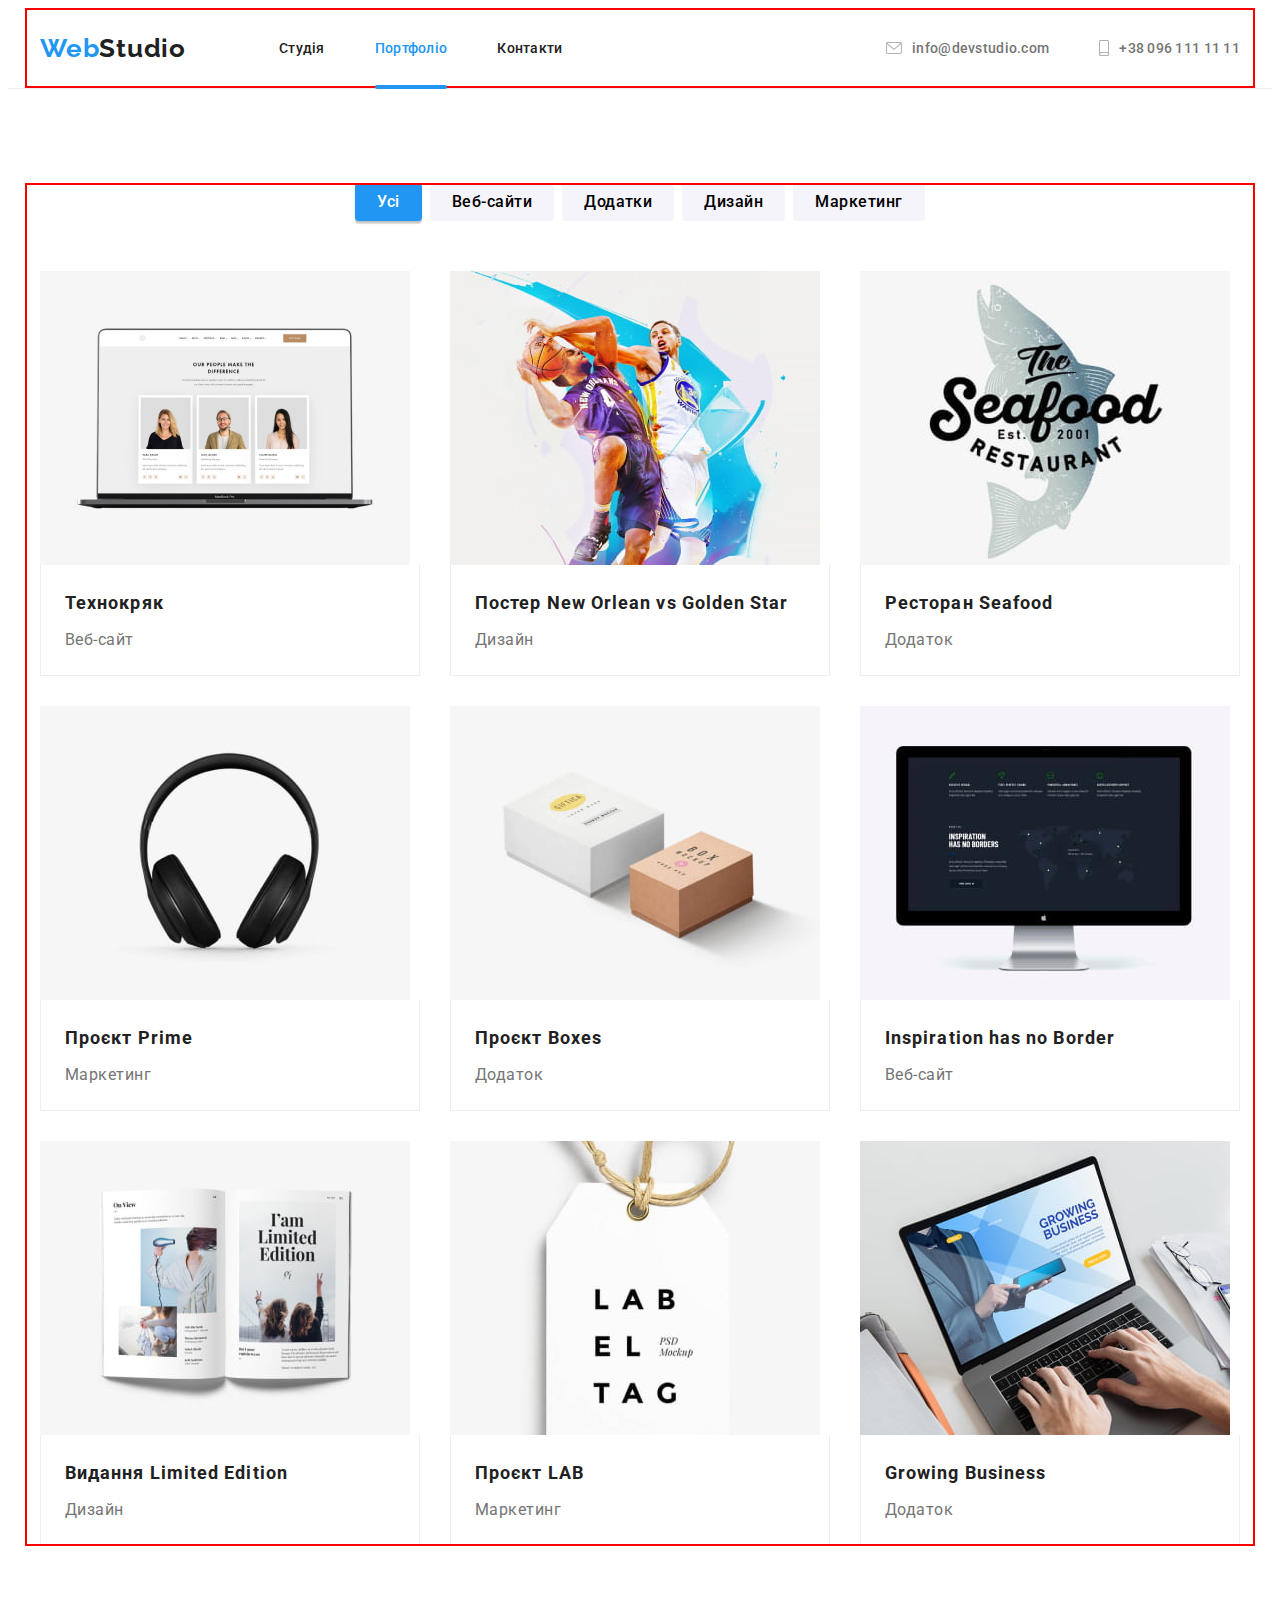
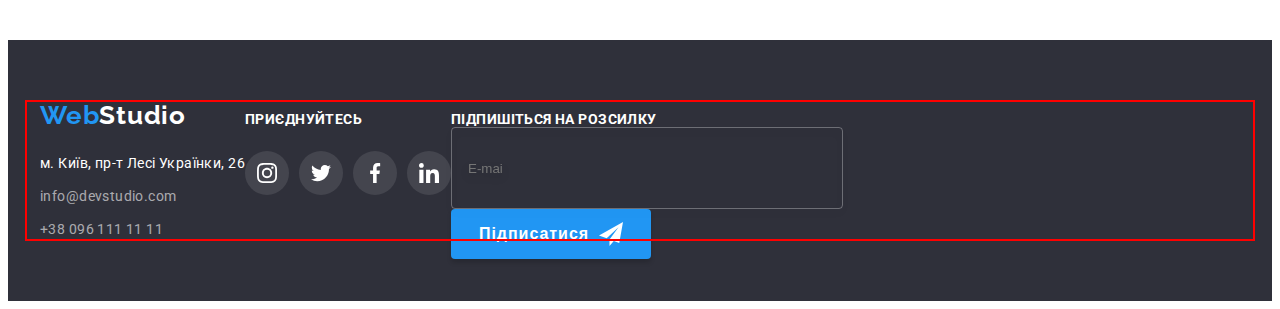
==== portfolio.html @ c24a7a61 "две секции" ====
<!DOCTYPE html>
<html lang="uk">
  <head>
    <meta charset="UTF-8" />
    <meta http-equiv="X-UA-Compatible" content="IE=edge" />
    <meta name="viewport" content="width=device-width, initial-scale=1.0" />
    <title>Document</title>
    <link
      rel="stylesheet"
      href="https://cdnjs.cloudflare.com/ajax/libs/modern-normalize/1.1.0/modern-normalize.min.css"
      integrity="sha512-wpPYUAdjBVSE4KJnH1VR1HeZfpl1ub8YT/NKx4PuQ5NmX2tKuGu6U/JRp5y+Y8XG2tV+wKQpNHVUX03MfMFn9Q=="
      crossorigin="anonymous"
      referrerpolicy="no-referrer"
    />
    <link rel="preconnect" href="https://fonts.googleapis.com" />
    <link rel="preconnect" href="https://fonts.gstatic.com" crossorigin />
    <link href="https://fonts.googleapis.com/css2?family=Raleway:wght@700&family=Roboto:wght@400;500;700;900&display=swap" rel="stylesheet" />
    <link rel="stylesheet" href="./css/main.min.css" />
    <!-- <link rel="stylesheet" href="./css/styles.css" /> -->
  </head>
  <body>
    <header class="header">
      <div class="header__container container">
        <!-- logo -->
        <a class="logo link" href="index.html" lang="en"><span class="logo__first-part">Web</span>Studio</a>
        <!--site_navigation  -->
        <nav class="nav">
          <ul class="nav__list list">
            <li class="nav__item">
              <a class="nav__link link" href="./index.html">Студія</a>
            </li>
            <li class="nav__item">
              <a class="nav__link link current" href="./portfolio.html">Портфоліо</a>
            </li>
            <li class="nav__item">
              <a class="nav__link link" href="#">Контакти</a>
            </li>
          </ul>
        </nav>
        <!-- contacts -->
        <ul class="contacts list">
          <li>
            <a class="contacts__link link" href="mailto:info@devstudio.com" lang="en">
              <svg width="16" height="12">
                <use href="./img/icons.svg#icon-envelope"></use>
              </svg>
              info@devstudio.com
            </a>
          </li>
          <li>
            <a class="contacts__link link" href="tel:+380961111111">
              <svg width="10" height="16">
                <use href="./img/icons.svg#icon-smartphone"></use>
              </svg>
              +38 096 111 11 11
            </a>
          </li>
        </ul>
      </div>
    </header>
    <main>
      <section class="portfolio">
        <div class="container">
          <h1 class="visually-hidden">Портфоліо</h1>
          <ul class="filter list">
            <li class="filter__item"><button class="filter__button active" type="button">Усі</button></li>
            <li class="filter__item"><button class="filter__button" type="button">Веб-сайти</button></li>
            <li class="filter__item"><button class="filter__button" type="button">Додатки</button></li>
            <li class="filter__item"><button class="filter__button" type="button">Дизайн</button></li>
            <li class="filter__item"><button class="filter__button" type="button">Маркетинг</button></li>
          </ul>
          <ul class="portfolio__list list set-flex">
            <li class="card set-flex-item">
              <a class="link card__link" href="#">
                <div class="card__thumb">
                  <img src="./img/portfolio/1tehnocryak.jpg" alt="ноутбук з відкритим сайтом на екрані" width="370" height="294" />
                  <div class="card__overlay">
                    <p class="text card__overlay-text">
                      Ресурс пропонує комплексні пропозиції з різним рівнем функціоналу та сервісів. Все це дозволить відвідувачу отримати вичерпні
                      відомості про компанію чи приватну особу.
                    </p>
                  </div>
                </div>
                <div class="card__title">
                  <h2 class="card__subtitle">Технокряк</h2>
                  <p class="card__text text">Веб-сайт</p>
                </div>
              </a>
            </li>
            <li class="card set-flex-item">
              <a class="link card__link" href="#">
                <div class="card__thumb">
                  <img src="./img/portfolio/2New-Orlean-vs-Golden-Star.jpg" alt="играют в баскет размерами большими" width="370" height="294" />
                  <div class="card__overlay">
                    <p class="text card__overlay-text">
                      Lorem, ipsum dolor sit amet consectetur adipisicing elit. Odio repudiandae consequatur, qui id ratione ex culpa explicabo. Quos
                      sapiente amet sint dicta aliquam, autem unde illum, impedit est minus maiores.
                    </p>
                  </div>
                </div>

                <div class="card__title">
                  <h2 class="card__subtitle">
                    Постер
                    <span lang="en">New Orlean vs Golden Star</span>
                  </h2>
                  <p class="card__text text">Дизайн</p>
                </div>
              </a>
            </li>
            <li class="card set-flex-item">
              <a class="link card__link" href="#">
                <div class="card__thumb">
                  <img src="./img/portfolio/3Seafood.jpg" alt="логотип ресторану" width="370" height="294" />
                  <div class="card__overlay">
                    <p class="text card__overlay-text">
                      Lorem, ipsum dolor sit amet consectetur adipisicing elit. Odio repudiandae consequatur, qui id ratione ex culpa explicabo. Quos
                      sapiente amet sint dicta aliquam, autem unde illum, impedit est minus maiores.
                    </p>
                  </div>
                </div>

                <div class="card__title">
                  <h2 class="card__subtitle">
                    Ресторан
                    <span lang="en">Seafood</span>
                  </h2>
                  <p class="card__text text">Додаток</p>
                </div>
              </a>
            </li>
            <li class="card set-flex-item">
              <a class="link card__link" href="#">
                <div class="card__thumb">
                  <img src="./img/portfolio/4Prime.jpg" alt="накладні навушники" width="370" height="294" />
                  <div class="card__overlay">
                    <p class="text card__overlay-text">
                      Lorem, ipsum dolor sit amet consectetur adipisicing elit. Odio repudiandae consequatur, qui id ratione ex culpa explicabo. Quos
                      sapiente amet sint dicta aliquam, autem unde illum, impedit est minus maiores.
                    </p>
                  </div>
                </div>

                <div class="card__title">
                  <h2 class="card__subtitle">
                    Проєкт
                    <span lang="en">Prime</span>
                  </h2>
                  <p class="card__text text">Маркетинг</p>
                </div>
              </a>
            </li>
            <li class="card set-flex-item">
              <a class="link card__link" href="#">
                <div class="card__thumb">
                  <img src="./img/portfolio/5Boxes.jpg" alt="дві коробки різного розміру і кольору" width="370" height="294" />
                  <div class="card__overlay">
                    <p class="text card__overlay-text">
                      Lorem, ipsum dolor sit amet consectetur adipisicing elit. Odio repudiandae consequatur, qui id ratione ex culpa explicabo. Quos
                      sapiente amet sint dicta aliquam, autem unde illum, impedit est minus maiores.
                    </p>
                  </div>
                </div>

                <div class="card__title">
                  <h2 class="card__subtitle">
                    Проєкт
                    <span lang="en">Boxes</span>
                  </h2>
                  <p class="card__text text">Додаток</p>
                </div>
              </a>
            </li>
            <li class="card set-flex-item">
              <a class="link card__link" href="#">
                <div class="card__thumb">
                  <img src="./img/portfolio/6Inspiration-has-no-Borders.jpg" alt="монітор на якому відкритий сайт" width="370" height="294" />
                  <div class="card__overlay">
                    <p class="text card__overlay-text">
                      Lorem, ipsum dolor sit amet consectetur adipisicing elit. Odio repudiandae consequatur, qui id ratione ex culpa explicabo. Quos
                      sapiente amet sint dicta aliquam, autem unde illum, impedit est minus maiores.
                    </p>
                  </div>
                </div>

                <div class="card__title">
                  <h2 class="card__subtitle" lang="en">Inspiration has no Border</h2>
                  <p class="card__text text">Веб-сайт</p>
                </div>
              </a>
            </li>
            <li class="card set-flex-item">
              <a class="link card__link" href="#">
                <div class="card__thumb">
                  <img src="./img/portfolio/7Limited-Edition.jpg" alt="відкрита книга з картинками" width="370" height="294" />
                  <div class="card__overlay">
                    <p class="text card__overlay-text">
                      Lorem, ipsum dolor sit amet consectetur adipisicing elit. Odio repudiandae consequatur, qui id ratione ex culpa explicabo. Quos
                      sapiente amet sint dicta aliquam, autem unde illum, impedit est minus maiores.
                    </p>
                  </div>
                </div>

                <div class="card__title">
                  <h2 class="card__subtitle">
                    Видання
                    <span lang="en">Limited Edition</span>
                  </h2>
                  <p class="card__text text">Дизайн</p>
                </div>
              </a>
            </li>
            <li class="card set-flex-item">
              <a class="link card__link" href="#">
                <div class="card__thumb">
                  <img src="./img/portfolio/8LAB.jpg" alt="бірка з логотипом магазину" width="370" height="294" />
                  <div class="card__overlay">
                    <p class="text card__overlay-text">
                      Lorem, ipsum dolor sit amet consectetur adipisicing elit. Odio repudiandae consequatur, qui id ratione ex culpa explicabo. Quos
                      sapiente amet sint dicta aliquam, autem unde illum, impedit est minus maiores.
                    </p>
                  </div>
                </div>

                <div class="card__title">
                  <h2 class="card__subtitle">
                    Проєкт
                    <span lang="en">LAB</span>
                  </h2>
                  <p class="card__text text">Маркетинг</p>
                </div>
              </a>
            </li>
            <li class="card set-flex-item">
              <a class="link card__link" href="#">
                <div class="card__thumb">
                  <img src="./img/portfolio/9Growing-Business.jpg" alt="людина реєструється на сайті" width="370" height="294" />
                  <div class="card__overlay">
                    <p class="text card__overlay-text">
                      Lorem, ipsum dolor sit amet consectetur adipisicing elit. Odio repudiandae consequatur, qui id ratione ex culpa explicabo. Quos
                      sapiente amet sint dicta aliquam, autem unde illum, impedit est minus maiores.
                    </p>
                  </div>
                </div>
                <div class="card__title">
                  <h2 class="card__subtitle" lang="en">Growing Business</h2>
                  <p class="card__text text">Додаток</p>
                </div>
              </a>
            </li>
          </ul>
        </div>
      </section>
    </main>
    <footer class="footer">
      <div class="container footer__group">
        <div>
          <a class="logo logo--light link" href="index.html" lang="en"><span class="logo__first-part">Web</span>Studio</a>
          <address class="address">
            <p class="address__text">м. Київ, пр-т Лесі Українки, 26</p>
            <ul class="list">
              <li class="address__item">
                <a class="address__link link" href="mailto:info@devstudio.com" lang="en">info@devstudio.com</a>
              </li>
              <li class="address__item">
                <a class="address__link link" href="tel:+380961111111">+38 096 111 11 11</a>
              </li>
            </ul>
          </address>
        </div>
        <div class="footer__social">
          <p class="footer__text text">Приєднуйтесь</p>
          <ul class="social-icon social-icon--down list set-flex">
            <li class="set-flex-item">
              <a class="social-icon__link social-icon__link--down link" href="#">
                <svg width="20" height="20">
                  <use href="./img/icons.svg#icon-instagram"></use>
                </svg>
              </a>
            </li>
            <li class="set-flex-item">
              <a class="social-icon__link social-icon__link--down link" href="#">
                <svg width="20" height="20">
                  <use href="./img/icons.svg#icon-twitter"></use>
                </svg>
              </a>
            </li>
            <li class="set-flex-item">
              <a class="social-icon__link social-icon__link--down link" href="#">
                <svg width="20" height="20">
                  <use href="./img/icons.svg#icon-facebook"></use>
                </svg>
              </a>
            </li>
            <li class="set-flex-item">
              <a class="social-icon__link social-icon__link--down link" href="#">
                <svg width="20" height="20">
                  <use href="./img/icons.svg#icon-linkedin"></use>
                </svg>
              </a>
            </li>
          </ul>
        </div>
        <div>
          <form class="newsletter-form" autocomplete="on">
            <div>
              <strong class="newsletter-form__title">Підпишіться на розсилку</strong>
              <label>
                <input class="newsletter-form__input" type="email" name="email" placeholder="E-mai" required />
              </label>
            </div>
            <button class="form-button form-button--footer" type="submit">
              <span>Підписатися</span>
              <svg width="24" height="24">
                <use href="./img/icons.svg#icon-send"></use>
              </svg>
            </button>
          </form>
        </div>
      </div>
    </footer>
  </body>
</html>
---- css/main.min.css ----
:root{--main-font: Roboto, sans-serif;--secondary-font: Raleway, sans-serif;--main-txt-cl: #212121;--dark-txt-cl: #757575;--ligh-txt-cl: #ffffff;--ligt-txt-cl-60: rgba(255, 255, 255, 0.6);--accent-txt-cl: #2196f3;--main-bg-cl: #ffffff;--dark-bg-cl: #2f303a;--ligt-bg-cl: #f5f4fa;--accent-bg-cl: #2196f3;--icons-bg-dark-cl: rgba(255, 255, 255, 0.1);--icons-cl: #afb1b8;--border-cl: #ececec;--border-card-cl: #eeeeee;--items: 3;--indent: 30px}.visually-hidden{position:absolute;width:1px;height:1px;margin:-1px;border:0;padding:0;white-space:nowrap;-webkit-clip-path:inset(100%);clip-path:inset(100%);clip:rect(0 0 0 0);overflow:hidden}.link{text-decoration:none;color:currentColor}.list{list-style:none}ul{margin:0;padding:0}h1,h2,h3,h4,h5,h6,p{margin:0}img{display:block;max-width:100%;height:auto}.set-flex{display:-webkit-box;display:-ms-flexbox;display:flex;-ms-flex-wrap:wrap;flex-wrap:wrap;gap:var(--indent)}.set-flex-item{-ms-flex-preferred-size:calc((100% - var(--indent)*(var(--items) - 1))/var(--items));flex-basis:calc((100% - var(--indent)*(var(--items) - 1))/var(--items))}body{font-family:var(--main-font);color:var(--main-txt-cl);background-color:var(--main-bg-cl)}.text{font-weight:400;font-size:14px;line-height:1.7142857143;letter-spacing:.03em;color:var(--dark-txt-cl)}.container{width:480px;padding-left:15px;padding-right:15px;margin-left:auto;margin-right:auto;outline:2px solid red;outline-offset:-2px}@media screen and (min-width: 768px){.container{width:768px}}@media screen and (min-width: 1200px){.container{width:1200px}}.header{border-bottom:1px solid var(--border-cl)}.header__container{display:-webkit-box;display:-ms-flexbox;display:flex;-webkit-box-align:center;-ms-flex-align:center;align-items:center}.nav{margin-right:auto}.nav__list{display:-webkit-box;display:-ms-flexbox;display:flex;gap:50px}.nav__item{position:relative}.nav__link{font-weight:500;font-size:14px;line-height:1.1428571429;letter-spacing:.02em;padding-top:32px;padding-bottom:32px;display:block;-webkit-transition-property:color;transition-property:color;-webkit-transition-duration:250ms;transition-duration:250ms;-webkit-transition-timing-function:cubic-bezier(0.4, 0, 0.2, 1);transition-timing-function:cubic-bezier(0.4, 0, 0.2, 1)}.nav__link:focus,.nav__link:hover{color:var(--accent-txt-cl)}.nav__link.current{color:var(--accent-txt-cl)}.nav__link.current::after{display:inline-block;position:absolute;content:" ";width:100%;height:4px;left:0;bottom:-1px;background-color:var(--accent-bg-cl);border-radius:2px}.contacts{display:-webkit-box;display:-ms-flexbox;display:flex;gap:50px}.contacts__link{font-weight:500;font-size:14px;line-height:1.1428571429;letter-spacing:.02em;padding-top:32px;padding-bottom:32px;color:var(--dark-txt-cl);fill:var(--icons-cl);display:-webkit-box;display:-ms-flexbox;display:flex;-webkit-box-align:center;-ms-flex-align:center;align-items:center;gap:10px;-webkit-transition-property:color,fill;transition-property:color,fill;-webkit-transition-duration:250ms;transition-duration:250ms;-webkit-transition-timing-function:cubic-bezier(0.4, 0, 0.2, 1);transition-timing-function:cubic-bezier(0.4, 0, 0.2, 1)}.contacts__link:hover,.contacts__link:focus{color:var(--accent-txt-cl);fill:var(--accent-bg-cl)}.hero{max-width:1600px;margin-left:auto;margin-right:auto;background-color:var(--dark-bg-cl);padding-top:200px;padding-bottom:200px;background-image:-webkit-gradient(linear, left top, right top, from(rgba(47, 48, 58, 0.4)), to(rgba(47, 48, 58, 0.4))),url(../img/background/backgroundimg.jpg);background-image:linear-gradient(to right, rgba(47, 48, 58, 0.4), rgba(47, 48, 58, 0.4)),url(../img/background/backgroundimg.jpg);background-position:center;background-repeat:no-repeat;background-size:cover}.hero__title{font-weight:900;font-size:44px;line-height:1.5;text-align:center;letter-spacing:.06em;text-transform:uppercase;width:696px;margin-left:auto;margin-right:auto;color:var(--ligh-txt-cl)}.hero__button{font-family:inherit;font-weight:700;font-size:16px;line-height:1.875;display:block;letter-spacing:.06em;width:216px;height:50px;margin-top:30px;margin-left:auto;margin-right:auto;text-align:center;color:var(--ligh-txt-cl);background-color:var(--accent-bg-cl);cursor:pointer;-webkit-box-shadow:0px 4px 4px rgba(0,0,0,.15);box-shadow:0px 4px 4px rgba(0,0,0,.15);border-radius:4px;border:none}.benefits{padding-top:60px;padding-bottom:60px}@media screen and (min-width: 1200px){.benefits{padding-top:94px;padding-bottom:94px}}.benefits__list{--items: 1}@media screen and (min-width: 768px){.benefits__list{--items: 2}}@media screen and (min-width: 1200px){.benefits__list{--items: 4}}.benefits__img{height:120px;display:-webkit-box;display:-ms-flexbox;display:flex;-webkit-box-align:center;-ms-flex-align:center;align-items:center;-webkit-box-pack:center;-ms-flex-pack:center;justify-content:center;background-color:var(--ligt-bg-cl);margin-bottom:30px}.benefits__subtitle{font-weight:700;font-size:14px;line-height:1.1428571429;letter-spacing:.03em;text-transform:uppercase;margin-bottom:10px}.operation{display:none}@media screen and (min-width: 1200px){.operation{display:block;padding-bottom:94px}}.operation__title{font-weight:700;font-size:36px;line-height:1.1666666667;text-align:center;letter-spacing:.03em}.operation__list{margin-top:50px}.operation__item{position:relative}.operation__caption{display:-webkit-box;display:-ms-flexbox;display:flex;-webkit-box-pack:center;-ms-flex-pack:center;justify-content:center;-webkit-box-align:center;-ms-flex-align:center;align-items:center;font-weight:700;font-size:14px;line-height:1.1428571429;text-align:center;letter-spacing:.03em;text-transform:uppercase;color:var(--ligh-txt-cl);background:rgba(47,48,58,.8);width:100%;height:70px;position:absolute;bottom:0;left:0}.team{padding-top:60px;padding-bottom:60px;background-color:var(--ligt-bg-cl)}@media screen and (min-width: 1200px){.team{padding-top:94px;padding-bottom:94px}}.team__title{font-weight:700;font-size:28px;line-height:1.1428571429;text-align:center;letter-spacing:.03em}@media screen and (min-width: 1200px){.team__title{font-size:36px;line-height:1.1666666667}}.team__list{margin-top:30px;--items: 1}@media screen and (min-width: 768px){.team__list{--items: 2}}@media screen and (min-width: 1200px){.team__list{margin-top:50px;--items: 4}}.team__item{background-color:var(--main-bg-cl);-webkit-box-shadow:0px 1px 3px rgba(0,0,0,.12),0px 1px 1px rgba(0,0,0,.14),0px 2px 1px rgba(0,0,0,.2);box-shadow:0px 1px 3px rgba(0,0,0,.12),0px 1px 1px rgba(0,0,0,.14),0px 2px 1px rgba(0,0,0,.2);border-radius:0px 0px 4px 4px}.team__card{padding:30px 122px 24px 122px}@media screen and (min-width: 768px){.team__card{padding:30px 74px 24px 74px}}@media screen and (min-width: 1200px){.team__card{padding:30px 32px}}.team__subtitle{font-weight:500;font-size:16px;line-height:1.1875;text-align:center;letter-spacing:.03em}.team__text{font-weight:400;font-size:16px;line-height:1.1875;text-align:center;letter-spacing:.03em;margin-top:10px}.clients{padding-top:60px;padding-bottom:60px}@media screen and (min-width: 1200px){.clients{padding-top:94px;padding-bottom:94px}}.clients__title{font-weight:700;font-size:28px;line-height:1.1428571429;text-align:center;letter-spacing:.03em}@media screen and (min-width: 1200px){.clients__title{font-size:36px;line-height:1.1666666667}}.clients__list{margin-top:30px;--items: 2}@media screen and (min-width: 768px){.clients__list{--items: 3}}@media screen and (min-width: 1200px){.clients__list{margin-top:50px;--items: 6}}.clients__item{height:92px}.clients__link{display:-webkit-box;display:-ms-flexbox;display:flex;-webkit-box-align:center;-ms-flex-align:center;align-items:center;-webkit-box-pack:center;-ms-flex-pack:center;justify-content:center;border:1px solid var(--icons-cl);border-radius:4px;width:100%;height:100%;fill:var(--icons-cl);-webkit-transition-property:border-color,fill;transition-property:border-color,fill;-webkit-transition-duration:250ms;transition-duration:250ms;-webkit-transition-timing-function:cubic-bezier(0.4, 0, 0.2, 1);transition-timing-function:cubic-bezier(0.4, 0, 0.2, 1)}.clients__link:hover,.clients__link:focus{fill:var(--accent-bg-cl);border-color:var(--accent-bg-cl)}.footer{background-color:var(--dark-bg-cl);padding-top:60px;padding-bottom:60px}.footer__group{display:-webkit-box;display:-ms-flexbox;display:flex;-webkit-box-align:baseline;-ms-flex-align:baseline;align-items:baseline}.footer__contacts{margin-right:70px}.footer__text{font-weight:700;text-transform:uppercase;color:var(--ligh-txt-cl)}.register-form__title{display:block;-webkit-box-align:center;-ms-flex-align:center;align-items:center;margin-bottom:12px;font-style:normal;font-weight:700;font-size:20px;line-height:1.15;text-align:center;letter-spacing:.03em;color:var(--main-txt-cl)}.register-form__group{margin-bottom:20px}.register-form__field{display:block;position:relative}.register-form__field:not(:last-child){margin-bottom:10px}.register-form__label{display:block;font-style:normal;font-size:12px;line-height:1.1666666667;letter-spacing:.01em;margin-bottom:4px;color:#757575}.register-form__input{width:100%;height:40px;border:1px solid rgba(33,33,33,.2);border-radius:5px;font-size:24px;padding-left:42px;padding-right:42px;outline:rgba(0,0,0,0);-webkit-transition:border-color;transition:border-color;-webkit-transition-duration:250ms;transition-duration:250ms}.register-form__input:focus{border-color:var(--accent-bg-cl)}.register-form__icon{position:absolute;bottom:11px;left:12px;-webkit-transition:fill;transition:fill;-webkit-transition-duration:250ms;transition-duration:250ms}.register-form__input:focus+.register-form__icon{fill:var(--accent-bg-cl)}.register-form__massage{display:block;resize:none;width:100%;height:120px;border:1px solid rgba(33,33,33,.2);border-radius:5px;padding:12px 16px;outline:rgba(0,0,0,0);-webkit-transition:border-color;transition:border-color;-webkit-transition-duration:250ms;transition-duration:250ms}.register-form__massage:focus{border-color:var(--accent-bg-cl)}.register-form__massage::-webkit-input-placeholder{font-style:normal;font-weight:400;font-size:12px;line-height:1.1666666667;letter-spacing:.01em;color:rgba(117,117,117,.5)}.register-form__massage::-moz-placeholder{font-style:normal;font-weight:400;font-size:12px;line-height:1.1666666667;letter-spacing:.01em;color:rgba(117,117,117,.5)}.register-form__massage:-ms-input-placeholder{font-style:normal;font-weight:400;font-size:12px;line-height:1.1666666667;letter-spacing:.01em;color:rgba(117,117,117,.5)}.register-form__massage::-ms-input-placeholder{font-style:normal;font-weight:400;font-size:12px;line-height:1.1666666667;letter-spacing:.01em;color:rgba(117,117,117,.5)}.register-form__massage::placeholder{font-style:normal;font-weight:400;font-size:12px;line-height:1.1666666667;letter-spacing:.01em;color:rgba(117,117,117,.5)}.register-form__agreement{position:relative;display:-webkit-box;display:-ms-flexbox;display:flex;-webkit-box-align:center;-ms-flex-align:center;align-items:center;-webkit-box-pack:center;-ms-flex-pack:center;justify-content:center;margin-bottom:30px;gap:7px}.icon-check{opacity:0;-webkit-transition:opacity;transition:opacity;-webkit-transition-duration:250ms;transition-duration:250ms}.checkbox:checked+.register-form__agreement-icon .icon-check{opacity:1}.icon-uncheck{opacity:1;-webkit-transition:opacity,fill;transition:opacity,fill;-webkit-transition-duration:250ms;transition-duration:250ms}.checkbox:checked+.register-form__agreement-icon .icon-uncheck{opacity:0}.checkbox:focus+.register-form__agreement-icon .icon-uncheck{fill:var(--accent-bg-cl)}.checkbox:hover+.register-form__agreement-icon .icon-uncheck{fill:var(--accent-bg-cl)}.register-form__desc{-webkit-user-select:none;-moz-user-select:none;-ms-user-select:none;user-select:none;font-style:normal;font-weight:400;font-size:14px;line-height:1.7142857143;letter-spacing:.03em;color:var(--dark-txt-cl)}.register-form__link{color:var(--accent-txt-cl)}.newsletter-form{display:block;width:570px;height:86px;margin-left:auto}.newsletter-form__title{display:block;font-weight:700;font-size:14px;line-height:1.1428571429;letter-spacing:.03em;text-transform:uppercase;color:var(--ligh-txt-cl)}.newsletter-form__form{display:-webkit-box;display:-ms-flexbox;display:flex;margin-top:20px}.newsletter-form__input{display:block;width:358px;height:50px;margin-right:12px;padding:15px 16px;color:var(--ligh-txt-cl);background-color:inherit;border:1px solid rgba(255,255,255,.3);-webkit-filter:drop-shadow(0px 4px 4px rgba(0, 0, 0, 0.15));filter:drop-shadow(0px 4px 4px rgba(0, 0, 0, 0.15));border-radius:4px;outline:rgba(0,0,0,0);-webkit-transition:border-color;transition:border-color;-webkit-transition-duration:250ms;transition-duration:250ms}.newsletter-form__input:focus{border-color:var(--accent-bg-cl)}.portfolio{padding-top:94px;padding-bottom:94px}.logo{font-family:var(--secondary-font);font-weight:700;font-size:26px;line-height:1.1923076923;letter-spacing:.03em;margin-right:93px;padding:24px 0}.logo__first-part{color:var(--accent-bg-cl)}.logo--light{color:var(--ligh-txt-cl);margin-right:0;padding:0}.social-icon{margin-top:16px;width:206px;height:44px;--items: 4;--indent: 10px}.social-icon--down{margin-top:20px}.social-icon__link{display:-webkit-box;display:-ms-flexbox;display:flex;-webkit-box-align:center;-ms-flex-align:center;align-items:center;-webkit-box-pack:center;-ms-flex-pack:center;justify-content:center;width:100%;height:100%;border-radius:50%;fill:var(--icons-cl);-webkit-transition-property:background-color,fill;transition-property:background-color,fill;-webkit-transition-duration:250ms;transition-duration:250ms;-webkit-transition-timing-function:cubic-bezier(0.4, 0, 0.2, 1);transition-timing-function:cubic-bezier(0.4, 0, 0.2, 1)}.social-icon__link:hover,.social-icon__link:focus{background-color:var(--accent-bg-cl);fill:var(--main-bg-cl)}.social-icon__link--down{background-color:var(--icons-bg-dark-cl);fill:var(--ligh-txt-cl);-webkit-transition-property:background-color;transition-property:background-color;-webkit-transition-duration:250ms;transition-duration:250ms;-webkit-transition-timing-function:cubic-bezier(0.4, 0, 0.2, 1);transition-timing-function:cubic-bezier(0.4, 0, 0.2, 1)}.address{font-style:normal;margin-top:20px}.address__item{margin-top:9px}.address__text{font-weight:400;font-size:14px;line-height:1.7142857143;letter-spacing:.03em;color:var(--ligh-txt-cl)}.address__link{font-weight:400;font-size:14px;line-height:1.7142857143;letter-spacing:.03em;color:var(--ligt-txt-cl-60);-webkit-transition-property:color;transition-property:color;-webkit-transition-duration:250ms;transition-duration:250ms;-webkit-transition-timing-function:cubic-bezier(0.4, 0, 0.2, 1);transition-timing-function:cubic-bezier(0.4, 0, 0.2, 1)}.address__link:hover,.address__link:focus{color:var(--accent-txt-cl)}.backdrop{position:fixed;top:0;left:0;width:100%;height:100%;background-color:rgba(0,0,0,.2);-webkit-transition-property:opacity,visibility;transition-property:opacity,visibility;-webkit-transition-duration:500ms;transition-duration:500ms}.backdrop.is-hidden{opacity:0;pointer-events:none;visibility:hidden}.modal{width:528px;height:581px;background-color:var(--main-bg-cl);-webkit-box-shadow:0px 1px 3px rgba(0,0,0,.12),0px 1px 1px rgba(0,0,0,.14),0px 2px 1px rgba(0,0,0,.2);box-shadow:0px 1px 3px rgba(0,0,0,.12),0px 1px 1px rgba(0,0,0,.14),0px 2px 1px rgba(0,0,0,.2);border-radius:4px;position:absolute;top:50%;left:50%;-webkit-transform:translate(-50%, -50%);transform:translate(-50%, -50%);padding:40px 40px}.modal__button{position:absolute;top:8px;right:8px;width:30px;height:30px;cursor:pointer;border:1px solid rgba(0,0,0,.1);border-radius:50%;padding:0;background-color:var(--main-bg-cl);display:-webkit-box;display:-ms-flexbox;display:flex;-webkit-box-align:center;-ms-flex-align:center;align-items:center;-webkit-box-pack:center;-ms-flex-pack:center;justify-content:center}.modal__button:focus,.modal__button:hover{fill:var(--accent-bg-cl)}.form-button{display:-webkit-box;display:-ms-flexbox;display:flex;-webkit-box-align:center;-ms-flex-align:center;align-items:center;-webkit-box-pack:center;-ms-flex-pack:center;justify-content:center;cursor:pointer;font-weight:700;font-size:16px;line-height:1.875;letter-spacing:.06em;color:var(--ligh-txt-cl);margin:0 auto;width:200px;height:50px;border-color:rgba(0,0,0,0);background-color:var(--accent-bg-cl);-webkit-box-shadow:0px 4px 4px rgba(0,0,0,.15);box-shadow:0px 4px 4px rgba(0,0,0,.15);border-radius:4px;-webkit-transition:background-color;transition:background-color;-webkit-transition-duration:250ms;transition-duration:250ms}.form-button:hover,.form-button:focus{background-color:#188ce8}.form-button--footer{margin:0;gap:10px}.card__thumb{position:relative;overflow:hidden}.card__overlay{display:-webkit-box;display:-ms-flexbox;display:flex;-webkit-box-align:center;-ms-flex-align:center;align-items:center;-webkit-box-pack:center;-ms-flex-pack:center;justify-content:center;position:absolute;padding:0 24px;top:0;left:0;-webkit-transform:translateY(101%);transform:translateY(101%);background:rgba(33,150,243,.9);width:100%;height:100%;-webkit-transition-duration:250ms;transition-duration:250ms}.card__overlay-text{color:var(--ligh-txt-cl);font-size:18px;line-height:1.5555555556;letter-spacing:.03em}.card__link{display:block;-webkit-transition-property:-webkit-box-shadow;transition-property:-webkit-box-shadow;transition-property:box-shadow;transition-property:box-shadow, -webkit-box-shadow;-webkit-transition-duration:250ms;transition-duration:250ms;-webkit-transition-timing-function:cubic-bezier(0.4, 0, 0.2, 1);transition-timing-function:cubic-bezier(0.4, 0, 0.2, 1)}.card__link:hover,.card__link:focus{-webkit-box-shadow:0px 1px 1px rgba(0,0,0,.12),0px 4px 4px rgba(0,0,0,.06),1px 4px 6px rgba(0,0,0,.16);box-shadow:0px 1px 1px rgba(0,0,0,.12),0px 4px 4px rgba(0,0,0,.06),1px 4px 6px rgba(0,0,0,.16)}.card__link:hover .card__overlay,.card__link:focus .card__overlay{-webkit-transform:translateY(0);transform:translateY(0)}.portfolio__list{margin-top:50px;--items: 3}.card__title{border:1px solid var(--border-card-cl);border-top:none;padding:20px 24px}.card__subtitle{font-weight:700;font-size:18px;line-height:2;letter-spacing:.06em}.card__text{font-weight:400;font-size:16px;line-height:1.875;letter-spacing:.03em;color:var(--dark-txt-cl);margin-top:4px}.filter{display:-webkit-box;display:-ms-flexbox;display:flex;gap:8px;-webkit-box-pack:center;-ms-flex-pack:center;justify-content:center}.filter__button{font-weight:500;font-size:16px;line-height:1.625;text-align:center;letter-spacing:.03em;background:var(--ligt-bg-cl);border-radius:4px;border:none;font-family:inherit;cursor:pointer;padding:6px 22px;-webkit-transition-property:background-color,color,-webkit-box-shadow;transition-property:background-color,color,-webkit-box-shadow;transition-property:background-color,color,box-shadow;transition-property:background-color,color,box-shadow,-webkit-box-shadow;-webkit-transition-duration:250ms;transition-duration:250ms;-webkit-transition-timing-function:cubic-bezier(0.4, 0, 0.2, 1);transition-timing-function:cubic-bezier(0.4, 0, 0.2, 1)}.filter__button.active,.filter__button:hover,.filter__button:focus{background-color:var(--accent-bg-cl);color:var(--ligh-txt-cl);-webkit-box-shadow:0px 3px 1px rgba(0,0,0,.1),0px 1px 2px rgba(0,0,0,.08),0px 2px 2px rgba(0,0,0,.12);box-shadow:0px 3px 1px rgba(0,0,0,.1),0px 1px 2px rgba(0,0,0,.08),0px 2px 2px rgba(0,0,0,.12)}/*# sourceMappingURL=main.min.css.map */
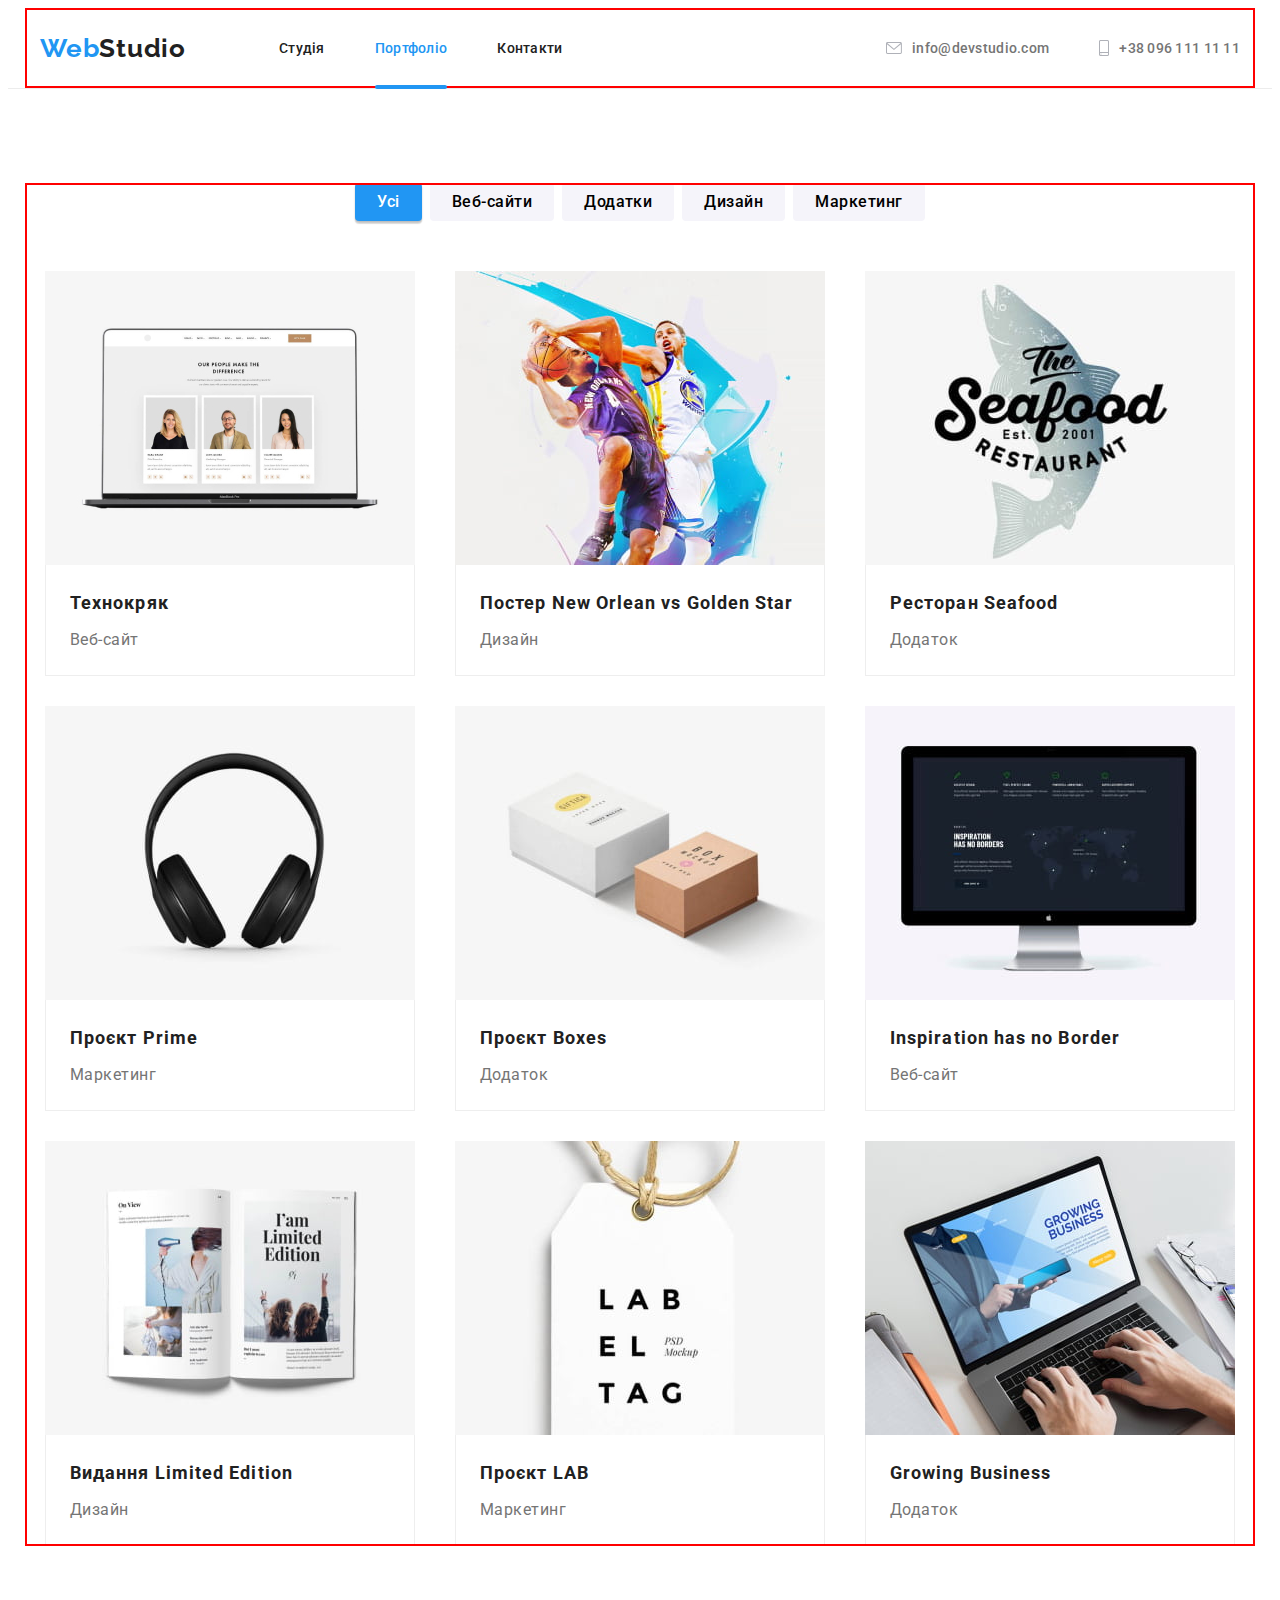
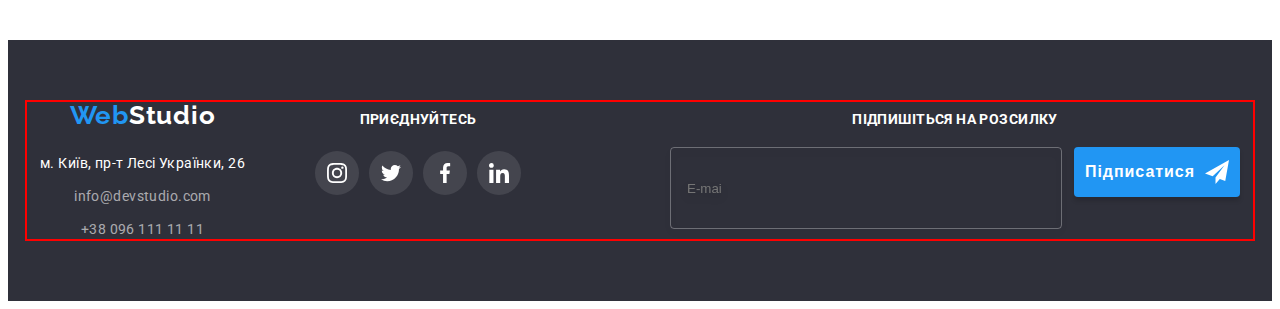
==== commit 6dce2b36: "без картинок" ====
--- a/portfolio.html
+++ b/portfolio.html
@@ -16,18 +16,21 @@
     <link rel="preconnect" href="https://fonts.gstatic.com" crossorigin />
     <link href="https://fonts.googleapis.com/css2?family=Raleway:wght@700&family=Roboto:wght@400;500;700;900&display=swap" rel="stylesheet" />
     <link rel="stylesheet" href="./css/main.min.css" />
-    <!-- <link rel="stylesheet" href="./css/styles.css" /> -->
   </head>
   <body>
     <header class="header">
       <div class="header__container container">
-        <!-- logo -->
         <a class="logo link" href="index.html" lang="en"><span class="logo__first-part">Web</span>Studio</a>
-        <!--site_navigation  -->
+        <button type="button" class="mobile-menu__button-open" data-mobile-menu-open>
+          <svg width="40" height="40 ">
+            <use href="./img/icons.svg#icon-menu_40px"></use>
+          </svg>
+        </button>
+
         <nav class="nav">
           <ul class="nav__list list">
             <li class="nav__item">
-              <a class="nav__link link" href="./index.html">Студія</a>
+              <a class="nav__link link " href="./index.html">Студія</a>
             </li>
             <li class="nav__item">
               <a class="nav__link link current" href="./portfolio.html">Портфоліо</a>
@@ -37,7 +40,7 @@
             </li>
           </ul>
         </nav>
-        <!-- contacts -->
+
         <ul class="contacts list">
           <li>
             <a class="contacts__link link" href="mailto:info@devstudio.com" lang="en">
@@ -254,61 +257,61 @@
     </main>
     <footer class="footer">
       <div class="container footer__group">
-        <div>
-          <a class="logo logo--light link" href="index.html" lang="en"><span class="logo__first-part">Web</span>Studio</a>
-          <address class="address">
-            <p class="address__text">м. Київ, пр-т Лесі Українки, 26</p>
-            <ul class="list">
-              <li class="address__item">
-                <a class="address__link link" href="mailto:info@devstudio.com" lang="en">info@devstudio.com</a>
+        <div class="footer__only-tablet-group">
+          <div class="footer__contacts">
+            <a class="logo logo--light link" href="index.html" lang="en"><span class="logo__first-part">Web</span>Studio</a>
+            <address class="address">
+              <p class="address__text">м. Київ, пр-т Лесі Українки, 26</p>
+              <ul class="list">
+                <li class="address__item">
+                  <a class="address__link link" href="mailto:info@devstudio.com" lang="en">info@devstudio.com</a>
+                </li>
+                <li class="address__item">
+                  <a class="address__link link" href="tel:+380961111111">+38 096 111 11 11</a>
+                </li>
+              </ul>
+            </address>
+          </div>
+          <div class="footer__social">
+            <p class="footer__text text">Приєднуйтесь</p>
+            <ul class="social-icon social-icon--down list set-flex">
+              <li class="set-flex-item">
+                <a class="social-icon__link social-icon__link--down link" href="#">
+                  <svg width="20" height="20">
+                    <use href="./img/icons.svg#icon-instagram"></use>
+                  </svg>
+                </a>
               </li>
-              <li class="address__item">
-                <a class="address__link link" href="tel:+380961111111">+38 096 111 11 11</a>
+              <li class="set-flex-item">
+                <a class="social-icon__link social-icon__link--down link" href="#">
+                  <svg width="20" height="20">
+                    <use href="./img/icons.svg#icon-twitter"></use>
+                  </svg>
+                </a>
+              </li>
+              <li class="set-flex-item">
+                <a class="social-icon__link social-icon__link--down link" href="#">
+                  <svg width="20" height="20">
+                    <use href="./img/icons.svg#icon-facebook"></use>
+                  </svg>
+                </a>
+              </li>
+              <li class="set-flex-item">
+                <a class="social-icon__link social-icon__link--down link" href="#">
+                  <svg width="20" height="20">
+                    <use href="./img/icons.svg#icon-linkedin"></use>
+                  </svg>
+                </a>
               </li>
             </ul>
-          </address>
+          </div>
         </div>
-        <div class="footer__social">
-          <p class="footer__text text">Приєднуйтесь</p>
-          <ul class="social-icon social-icon--down list set-flex">
-            <li class="set-flex-item">
-              <a class="social-icon__link social-icon__link--down link" href="#">
-                <svg width="20" height="20">
-                  <use href="./img/icons.svg#icon-instagram"></use>
-                </svg>
-              </a>
-            </li>
-            <li class="set-flex-item">
-              <a class="social-icon__link social-icon__link--down link" href="#">
-                <svg width="20" height="20">
-                  <use href="./img/icons.svg#icon-twitter"></use>
-                </svg>
-              </a>
-            </li>
-            <li class="set-flex-item">
-              <a class="social-icon__link social-icon__link--down link" href="#">
-                <svg width="20" height="20">
-                  <use href="./img/icons.svg#icon-facebook"></use>
-                </svg>
-              </a>
-            </li>
-            <li class="set-flex-item">
-              <a class="social-icon__link social-icon__link--down link" href="#">
-                <svg width="20" height="20">
-                  <use href="./img/icons.svg#icon-linkedin"></use>
-                </svg>
-              </a>
-            </li>
-          </ul>
-        </div>
-        <div>
-          <form class="newsletter-form" autocomplete="on">
-            <div>
-              <strong class="newsletter-form__title">Підпишіться на розсилку</strong>
-              <label>
-                <input class="newsletter-form__input" type="email" name="email" placeholder="E-mai" required />
-              </label>
-            </div>
+        <div class="newsletter-form">
+          <strong class="newsletter-form__title">Підпишіться на розсилку</strong>
+          <form class="newsletter-form__form" autocomplete="on">
+            <label class="newsletter-form__field">
+              <input class="newsletter-form__input" type="email" name="email" placeholder="E-mai" required />
+            </label>
             <button class="form-button form-button--footer" type="submit">
               <span>Підписатися</span>
               <svg width="24" height="24">
@@ -319,5 +322,33 @@
         </div>
       </div>
     </footer>
+    <!-- mobile-menu -->
+    <div class="backdrop is-hidden" data-mobile-menu>
+      <div class="mobile-menu">
+        <button class="mobile-menu__button-close" type="button" data-mobile-menu-close>
+          <svg width="11" height="11">
+            <use href="./img/icons.svg#icon-Vector"></use>
+          </svg>
+        </button>
+        <ul  class=" mobile-menu__nav list">
+          <li class="mobile-menu__nav-item"><a class=" link" href="./index.html">Студія</a> </li>
+          <li class="mobile-menu__nav-item current"><a class=" link" href="./portfolio.html">Портфоліо</a> </li>
+          <li class="mobile-menu__nav-item"><a class=" link" href="#">Контакти</a> </li>
+        </ul>
+        <div class="mobile-menu__group">
+          <ul class="mobile-menu__contact list">
+            <li class="mobile-menu__contact-item"><a class="link" href="tel:+38 096 111 11 11">+38 096 111 11 11</a></li>
+            <li class="mobile-menu__contact-item"><a class="link" href="mailto:info@devstudio.com">info@devstudio.com</a></li>
+          </ul>
+          <ul class="mobile-menu__social list">
+            <li class="mobile-menu__social-item"><a class="link" href="">Instagram</a></li>
+            <li class="mobile-menu__social-item"><a class="link" href="">Twitter</a></li>
+            <li class="mobile-menu__social-item"><a class="link" href="">Facebook</a></li>
+            <li class="mobile-menu__social-item"><a class="link" href="">LinkedIn</a></li>
+          </ul>
+        </div>
+      </div>
+    </div>
+    <script src="./js/mobile-menu.js"></script>
   </body>
 </html>
--- a/css/main.min.css
+++ b/css/main.min.css
@@ -1 +1 @@
-:root{--main-font: Roboto, sans-serif;--secondary-font: Raleway, sans-serif;--main-txt-cl: #212121;--dark-txt-cl: #757575;--ligh-txt-cl: #ffffff;--ligt-txt-cl-60: rgba(255, 255, 255, 0.6);--accent-txt-cl: #2196f3;--main-bg-cl: #ffffff;--dark-bg-cl: #2f303a;--ligt-bg-cl: #f5f4fa;--accent-bg-cl: #2196f3;--icons-bg-dark-cl: rgba(255, 255, 255, 0.1);--icons-cl: #afb1b8;--border-cl: #ececec;--border-card-cl: #eeeeee;--items: 3;--indent: 30px}.visually-hidden{position:absolute;width:1px;height:1px;margin:-1px;border:0;padding:0;white-space:nowrap;-webkit-clip-path:inset(100%);clip-path:inset(100%);clip:rect(0 0 0 0);overflow:hidden}.link{text-decoration:none;color:currentColor}.list{list-style:none}ul{margin:0;padding:0}h1,h2,h3,h4,h5,h6,p{margin:0}img{display:block;max-width:100%;height:auto}.set-flex{display:-webkit-box;display:-ms-flexbox;display:flex;-ms-flex-wrap:wrap;flex-wrap:wrap;gap:var(--indent)}.set-flex-item{-ms-flex-preferred-size:calc((100% - var(--indent)*(var(--items) - 1))/var(--items));flex-basis:calc((100% - var(--indent)*(var(--items) - 1))/var(--items))}body{font-family:var(--main-font);color:var(--main-txt-cl);background-color:var(--main-bg-cl)}.text{font-weight:400;font-size:14px;line-height:1.7142857143;letter-spacing:.03em;color:var(--dark-txt-cl)}.container{width:480px;padding-left:15px;padding-right:15px;margin-left:auto;margin-right:auto;outline:2px solid red;outline-offset:-2px}@media screen and (min-width: 768px){.container{width:768px}}@media screen and (min-width: 1200px){.container{width:1200px}}.header{border-bottom:1px solid var(--border-cl)}.header__container{display:-webkit-box;display:-ms-flexbox;display:flex;-webkit-box-align:center;-ms-flex-align:center;align-items:center}.nav{margin-right:auto}.nav__list{display:-webkit-box;display:-ms-flexbox;display:flex;gap:50px}.nav__item{position:relative}.nav__link{font-weight:500;font-size:14px;line-height:1.1428571429;letter-spacing:.02em;padding-top:32px;padding-bottom:32px;display:block;-webkit-transition-property:color;transition-property:color;-webkit-transition-duration:250ms;transition-duration:250ms;-webkit-transition-timing-function:cubic-bezier(0.4, 0, 0.2, 1);transition-timing-function:cubic-bezier(0.4, 0, 0.2, 1)}.nav__link:focus,.nav__link:hover{color:var(--accent-txt-cl)}.nav__link.current{color:var(--accent-txt-cl)}.nav__link.current::after{display:inline-block;position:absolute;content:" ";width:100%;height:4px;left:0;bottom:-1px;background-color:var(--accent-bg-cl);border-radius:2px}.contacts{display:-webkit-box;display:-ms-flexbox;display:flex;gap:50px}.contacts__link{font-weight:500;font-size:14px;line-height:1.1428571429;letter-spacing:.02em;padding-top:32px;padding-bottom:32px;color:var(--dark-txt-cl);fill:var(--icons-cl);display:-webkit-box;display:-ms-flexbox;display:flex;-webkit-box-align:center;-ms-flex-align:center;align-items:center;gap:10px;-webkit-transition-property:color,fill;transition-property:color,fill;-webkit-transition-duration:250ms;transition-duration:250ms;-webkit-transition-timing-function:cubic-bezier(0.4, 0, 0.2, 1);transition-timing-function:cubic-bezier(0.4, 0, 0.2, 1)}.contacts__link:hover,.contacts__link:focus{color:var(--accent-txt-cl);fill:var(--accent-bg-cl)}.hero{max-width:1600px;margin-left:auto;margin-right:auto;background-color:var(--dark-bg-cl);padding-top:200px;padding-bottom:200px;background-image:-webkit-gradient(linear, left top, right top, from(rgba(47, 48, 58, 0.4)), to(rgba(47, 48, 58, 0.4))),url(../img/background/backgroundimg.jpg);background-image:linear-gradient(to right, rgba(47, 48, 58, 0.4), rgba(47, 48, 58, 0.4)),url(../img/background/backgroundimg.jpg);background-position:center;background-repeat:no-repeat;background-size:cover}.hero__title{font-weight:900;font-size:44px;line-height:1.5;text-align:center;letter-spacing:.06em;text-transform:uppercase;width:696px;margin-left:auto;margin-right:auto;color:var(--ligh-txt-cl)}.hero__button{font-family:inherit;font-weight:700;font-size:16px;line-height:1.875;display:block;letter-spacing:.06em;width:216px;height:50px;margin-top:30px;margin-left:auto;margin-right:auto;text-align:center;color:var(--ligh-txt-cl);background-color:var(--accent-bg-cl);cursor:pointer;-webkit-box-shadow:0px 4px 4px rgba(0,0,0,.15);box-shadow:0px 4px 4px rgba(0,0,0,.15);border-radius:4px;border:none}.benefits{padding-top:60px;padding-bottom:60px}@media screen and (min-width: 1200px){.benefits{padding-top:94px;padding-bottom:94px}}.benefits__list{--items: 1}@media screen and (min-width: 768px){.benefits__list{--items: 2}}@media screen and (min-width: 1200px){.benefits__list{--items: 4}}.benefits__img{height:120px;display:-webkit-box;display:-ms-flexbox;display:flex;-webkit-box-align:center;-ms-flex-align:center;align-items:center;-webkit-box-pack:center;-ms-flex-pack:center;justify-content:center;background-color:var(--ligt-bg-cl);margin-bottom:30px}.benefits__subtitle{font-weight:700;font-size:14px;line-height:1.1428571429;letter-spacing:.03em;text-transform:uppercase;margin-bottom:10px}.operation{display:none}@media screen and (min-width: 1200px){.operation{display:block;padding-bottom:94px}}.operation__title{font-weight:700;font-size:36px;line-height:1.1666666667;text-align:center;letter-spacing:.03em}.operation__list{margin-top:50px}.operation__item{position:relative}.operation__caption{display:-webkit-box;display:-ms-flexbox;display:flex;-webkit-box-pack:center;-ms-flex-pack:center;justify-content:center;-webkit-box-align:center;-ms-flex-align:center;align-items:center;font-weight:700;font-size:14px;line-height:1.1428571429;text-align:center;letter-spacing:.03em;text-transform:uppercase;color:var(--ligh-txt-cl);background:rgba(47,48,58,.8);width:100%;height:70px;position:absolute;bottom:0;left:0}.team{padding-top:60px;padding-bottom:60px;background-color:var(--ligt-bg-cl)}@media screen and (min-width: 1200px){.team{padding-top:94px;padding-bottom:94px}}.team__title{font-weight:700;font-size:28px;line-height:1.1428571429;text-align:center;letter-spacing:.03em}@media screen and (min-width: 1200px){.team__title{font-size:36px;line-height:1.1666666667}}.team__list{margin-top:30px;--items: 1}@media screen and (min-width: 768px){.team__list{--items: 2}}@media screen and (min-width: 1200px){.team__list{margin-top:50px;--items: 4}}.team__item{background-color:var(--main-bg-cl);-webkit-box-shadow:0px 1px 3px rgba(0,0,0,.12),0px 1px 1px rgba(0,0,0,.14),0px 2px 1px rgba(0,0,0,.2);box-shadow:0px 1px 3px rgba(0,0,0,.12),0px 1px 1px rgba(0,0,0,.14),0px 2px 1px rgba(0,0,0,.2);border-radius:0px 0px 4px 4px}.team__card{padding:30px 122px 24px 122px}@media screen and (min-width: 768px){.team__card{padding:30px 74px 24px 74px}}@media screen and (min-width: 1200px){.team__card{padding:30px 32px}}.team__subtitle{font-weight:500;font-size:16px;line-height:1.1875;text-align:center;letter-spacing:.03em}.team__text{font-weight:400;font-size:16px;line-height:1.1875;text-align:center;letter-spacing:.03em;margin-top:10px}.clients{padding-top:60px;padding-bottom:60px}@media screen and (min-width: 1200px){.clients{padding-top:94px;padding-bottom:94px}}.clients__title{font-weight:700;font-size:28px;line-height:1.1428571429;text-align:center;letter-spacing:.03em}@media screen and (min-width: 1200px){.clients__title{font-size:36px;line-height:1.1666666667}}.clients__list{margin-top:30px;--items: 2}@media screen and (min-width: 768px){.clients__list{--items: 3}}@media screen and (min-width: 1200px){.clients__list{margin-top:50px;--items: 6}}.clients__item{height:92px}.clients__link{display:-webkit-box;display:-ms-flexbox;display:flex;-webkit-box-align:center;-ms-flex-align:center;align-items:center;-webkit-box-pack:center;-ms-flex-pack:center;justify-content:center;border:1px solid var(--icons-cl);border-radius:4px;width:100%;height:100%;fill:var(--icons-cl);-webkit-transition-property:border-color,fill;transition-property:border-color,fill;-webkit-transition-duration:250ms;transition-duration:250ms;-webkit-transition-timing-function:cubic-bezier(0.4, 0, 0.2, 1);transition-timing-function:cubic-bezier(0.4, 0, 0.2, 1)}.clients__link:hover,.clients__link:focus{fill:var(--accent-bg-cl);border-color:var(--accent-bg-cl)}.footer{background-color:var(--dark-bg-cl);padding-top:60px;padding-bottom:60px}.footer__group{display:-webkit-box;display:-ms-flexbox;display:flex;-webkit-box-align:baseline;-ms-flex-align:baseline;align-items:baseline}.footer__contacts{margin-right:70px}.footer__text{font-weight:700;text-transform:uppercase;color:var(--ligh-txt-cl)}.register-form__title{display:block;-webkit-box-align:center;-ms-flex-align:center;align-items:center;margin-bottom:12px;font-style:normal;font-weight:700;font-size:20px;line-height:1.15;text-align:center;letter-spacing:.03em;color:var(--main-txt-cl)}.register-form__group{margin-bottom:20px}.register-form__field{display:block;position:relative}.register-form__field:not(:last-child){margin-bottom:10px}.register-form__label{display:block;font-style:normal;font-size:12px;line-height:1.1666666667;letter-spacing:.01em;margin-bottom:4px;color:#757575}.register-form__input{width:100%;height:40px;border:1px solid rgba(33,33,33,.2);border-radius:5px;font-size:24px;padding-left:42px;padding-right:42px;outline:rgba(0,0,0,0);-webkit-transition:border-color;transition:border-color;-webkit-transition-duration:250ms;transition-duration:250ms}.register-form__input:focus{border-color:var(--accent-bg-cl)}.register-form__icon{position:absolute;bottom:11px;left:12px;-webkit-transition:fill;transition:fill;-webkit-transition-duration:250ms;transition-duration:250ms}.register-form__input:focus+.register-form__icon{fill:var(--accent-bg-cl)}.register-form__massage{display:block;resize:none;width:100%;height:120px;border:1px solid rgba(33,33,33,.2);border-radius:5px;padding:12px 16px;outline:rgba(0,0,0,0);-webkit-transition:border-color;transition:border-color;-webkit-transition-duration:250ms;transition-duration:250ms}.register-form__massage:focus{border-color:var(--accent-bg-cl)}.register-form__massage::-webkit-input-placeholder{font-style:normal;font-weight:400;font-size:12px;line-height:1.1666666667;letter-spacing:.01em;color:rgba(117,117,117,.5)}.register-form__massage::-moz-placeholder{font-style:normal;font-weight:400;font-size:12px;line-height:1.1666666667;letter-spacing:.01em;color:rgba(117,117,117,.5)}.register-form__massage:-ms-input-placeholder{font-style:normal;font-weight:400;font-size:12px;line-height:1.1666666667;letter-spacing:.01em;color:rgba(117,117,117,.5)}.register-form__massage::-ms-input-placeholder{font-style:normal;font-weight:400;font-size:12px;line-height:1.1666666667;letter-spacing:.01em;color:rgba(117,117,117,.5)}.register-form__massage::placeholder{font-style:normal;font-weight:400;font-size:12px;line-height:1.1666666667;letter-spacing:.01em;color:rgba(117,117,117,.5)}.register-form__agreement{position:relative;display:-webkit-box;display:-ms-flexbox;display:flex;-webkit-box-align:center;-ms-flex-align:center;align-items:center;-webkit-box-pack:center;-ms-flex-pack:center;justify-content:center;margin-bottom:30px;gap:7px}.icon-check{opacity:0;-webkit-transition:opacity;transition:opacity;-webkit-transition-duration:250ms;transition-duration:250ms}.checkbox:checked+.register-form__agreement-icon .icon-check{opacity:1}.icon-uncheck{opacity:1;-webkit-transition:opacity,fill;transition:opacity,fill;-webkit-transition-duration:250ms;transition-duration:250ms}.checkbox:checked+.register-form__agreement-icon .icon-uncheck{opacity:0}.checkbox:focus+.register-form__agreement-icon .icon-uncheck{fill:var(--accent-bg-cl)}.checkbox:hover+.register-form__agreement-icon .icon-uncheck{fill:var(--accent-bg-cl)}.register-form__desc{-webkit-user-select:none;-moz-user-select:none;-ms-user-select:none;user-select:none;font-style:normal;font-weight:400;font-size:14px;line-height:1.7142857143;letter-spacing:.03em;color:var(--dark-txt-cl)}.register-form__link{color:var(--accent-txt-cl)}.newsletter-form{display:block;width:570px;height:86px;margin-left:auto}.newsletter-form__title{display:block;font-weight:700;font-size:14px;line-height:1.1428571429;letter-spacing:.03em;text-transform:uppercase;color:var(--ligh-txt-cl)}.newsletter-form__form{display:-webkit-box;display:-ms-flexbox;display:flex;margin-top:20px}.newsletter-form__input{display:block;width:358px;height:50px;margin-right:12px;padding:15px 16px;color:var(--ligh-txt-cl);background-color:inherit;border:1px solid rgba(255,255,255,.3);-webkit-filter:drop-shadow(0px 4px 4px rgba(0, 0, 0, 0.15));filter:drop-shadow(0px 4px 4px rgba(0, 0, 0, 0.15));border-radius:4px;outline:rgba(0,0,0,0);-webkit-transition:border-color;transition:border-color;-webkit-transition-duration:250ms;transition-duration:250ms}.newsletter-form__input:focus{border-color:var(--accent-bg-cl)}.portfolio{padding-top:94px;padding-bottom:94px}.logo{font-family:var(--secondary-font);font-weight:700;font-size:26px;line-height:1.1923076923;letter-spacing:.03em;margin-right:93px;padding:24px 0}.logo__first-part{color:var(--accent-bg-cl)}.logo--light{color:var(--ligh-txt-cl);margin-right:0;padding:0}.social-icon{margin-top:16px;width:206px;height:44px;--items: 4;--indent: 10px}.social-icon--down{margin-top:20px}.social-icon__link{display:-webkit-box;display:-ms-flexbox;display:flex;-webkit-box-align:center;-ms-flex-align:center;align-items:center;-webkit-box-pack:center;-ms-flex-pack:center;justify-content:center;width:100%;height:100%;border-radius:50%;fill:var(--icons-cl);-webkit-transition-property:background-color,fill;transition-property:background-color,fill;-webkit-transition-duration:250ms;transition-duration:250ms;-webkit-transition-timing-function:cubic-bezier(0.4, 0, 0.2, 1);transition-timing-function:cubic-bezier(0.4, 0, 0.2, 1)}.social-icon__link:hover,.social-icon__link:focus{background-color:var(--accent-bg-cl);fill:var(--main-bg-cl)}.social-icon__link--down{background-color:var(--icons-bg-dark-cl);fill:var(--ligh-txt-cl);-webkit-transition-property:background-color;transition-property:background-color;-webkit-transition-duration:250ms;transition-duration:250ms;-webkit-transition-timing-function:cubic-bezier(0.4, 0, 0.2, 1);transition-timing-function:cubic-bezier(0.4, 0, 0.2, 1)}.address{font-style:normal;margin-top:20px}.address__item{margin-top:9px}.address__text{font-weight:400;font-size:14px;line-height:1.7142857143;letter-spacing:.03em;color:var(--ligh-txt-cl)}.address__link{font-weight:400;font-size:14px;line-height:1.7142857143;letter-spacing:.03em;color:var(--ligt-txt-cl-60);-webkit-transition-property:color;transition-property:color;-webkit-transition-duration:250ms;transition-duration:250ms;-webkit-transition-timing-function:cubic-bezier(0.4, 0, 0.2, 1);transition-timing-function:cubic-bezier(0.4, 0, 0.2, 1)}.address__link:hover,.address__link:focus{color:var(--accent-txt-cl)}.backdrop{position:fixed;top:0;left:0;width:100%;height:100%;background-color:rgba(0,0,0,.2);-webkit-transition-property:opacity,visibility;transition-property:opacity,visibility;-webkit-transition-duration:500ms;transition-duration:500ms}.backdrop.is-hidden{opacity:0;pointer-events:none;visibility:hidden}.modal{width:528px;height:581px;background-color:var(--main-bg-cl);-webkit-box-shadow:0px 1px 3px rgba(0,0,0,.12),0px 1px 1px rgba(0,0,0,.14),0px 2px 1px rgba(0,0,0,.2);box-shadow:0px 1px 3px rgba(0,0,0,.12),0px 1px 1px rgba(0,0,0,.14),0px 2px 1px rgba(0,0,0,.2);border-radius:4px;position:absolute;top:50%;left:50%;-webkit-transform:translate(-50%, -50%);transform:translate(-50%, -50%);padding:40px 40px}.modal__button{position:absolute;top:8px;right:8px;width:30px;height:30px;cursor:pointer;border:1px solid rgba(0,0,0,.1);border-radius:50%;padding:0;background-color:var(--main-bg-cl);display:-webkit-box;display:-ms-flexbox;display:flex;-webkit-box-align:center;-ms-flex-align:center;align-items:center;-webkit-box-pack:center;-ms-flex-pack:center;justify-content:center}.modal__button:focus,.modal__button:hover{fill:var(--accent-bg-cl)}.form-button{display:-webkit-box;display:-ms-flexbox;display:flex;-webkit-box-align:center;-ms-flex-align:center;align-items:center;-webkit-box-pack:center;-ms-flex-pack:center;justify-content:center;cursor:pointer;font-weight:700;font-size:16px;line-height:1.875;letter-spacing:.06em;color:var(--ligh-txt-cl);margin:0 auto;width:200px;height:50px;border-color:rgba(0,0,0,0);background-color:var(--accent-bg-cl);-webkit-box-shadow:0px 4px 4px rgba(0,0,0,.15);box-shadow:0px 4px 4px rgba(0,0,0,.15);border-radius:4px;-webkit-transition:background-color;transition:background-color;-webkit-transition-duration:250ms;transition-duration:250ms}.form-button:hover,.form-button:focus{background-color:#188ce8}.form-button--footer{margin:0;gap:10px}.card__thumb{position:relative;overflow:hidden}.card__overlay{display:-webkit-box;display:-ms-flexbox;display:flex;-webkit-box-align:center;-ms-flex-align:center;align-items:center;-webkit-box-pack:center;-ms-flex-pack:center;justify-content:center;position:absolute;padding:0 24px;top:0;left:0;-webkit-transform:translateY(101%);transform:translateY(101%);background:rgba(33,150,243,.9);width:100%;height:100%;-webkit-transition-duration:250ms;transition-duration:250ms}.card__overlay-text{color:var(--ligh-txt-cl);font-size:18px;line-height:1.5555555556;letter-spacing:.03em}.card__link{display:block;-webkit-transition-property:-webkit-box-shadow;transition-property:-webkit-box-shadow;transition-property:box-shadow;transition-property:box-shadow, -webkit-box-shadow;-webkit-transition-duration:250ms;transition-duration:250ms;-webkit-transition-timing-function:cubic-bezier(0.4, 0, 0.2, 1);transition-timing-function:cubic-bezier(0.4, 0, 0.2, 1)}.card__link:hover,.card__link:focus{-webkit-box-shadow:0px 1px 1px rgba(0,0,0,.12),0px 4px 4px rgba(0,0,0,.06),1px 4px 6px rgba(0,0,0,.16);box-shadow:0px 1px 1px rgba(0,0,0,.12),0px 4px 4px rgba(0,0,0,.06),1px 4px 6px rgba(0,0,0,.16)}.card__link:hover .card__overlay,.card__link:focus .card__overlay{-webkit-transform:translateY(0);transform:translateY(0)}.portfolio__list{margin-top:50px;--items: 3}.card__title{border:1px solid var(--border-card-cl);border-top:none;padding:20px 24px}.card__subtitle{font-weight:700;font-size:18px;line-height:2;letter-spacing:.06em}.card__text{font-weight:400;font-size:16px;line-height:1.875;letter-spacing:.03em;color:var(--dark-txt-cl);margin-top:4px}.filter{display:-webkit-box;display:-ms-flexbox;display:flex;gap:8px;-webkit-box-pack:center;-ms-flex-pack:center;justify-content:center}.filter__button{font-weight:500;font-size:16px;line-height:1.625;text-align:center;letter-spacing:.03em;background:var(--ligt-bg-cl);border-radius:4px;border:none;font-family:inherit;cursor:pointer;padding:6px 22px;-webkit-transition-property:background-color,color,-webkit-box-shadow;transition-property:background-color,color,-webkit-box-shadow;transition-property:background-color,color,box-shadow;transition-property:background-color,color,box-shadow,-webkit-box-shadow;-webkit-transition-duration:250ms;transition-duration:250ms;-webkit-transition-timing-function:cubic-bezier(0.4, 0, 0.2, 1);transition-timing-function:cubic-bezier(0.4, 0, 0.2, 1)}.filter__button.active,.filter__button:hover,.filter__button:focus{background-color:var(--accent-bg-cl);color:var(--ligh-txt-cl);-webkit-box-shadow:0px 3px 1px rgba(0,0,0,.1),0px 1px 2px rgba(0,0,0,.08),0px 2px 2px rgba(0,0,0,.12);box-shadow:0px 3px 1px rgba(0,0,0,.1),0px 1px 2px rgba(0,0,0,.08),0px 2px 2px rgba(0,0,0,.12)}/*# sourceMappingURL=main.min.css.map */+:root{--main-font: Roboto, sans-serif;--secondary-font: Raleway, sans-serif;--main-txt-cl: #212121;--dark-txt-cl: #757575;--ligh-txt-cl: #ffffff;--ligt-txt-cl-60: rgba(255, 255, 255, 0.6);--accent-txt-cl: #2196f3;--main-bg-cl: #ffffff;--dark-bg-cl: #2f303a;--ligt-bg-cl: #f5f4fa;--accent-bg-cl: #2196f3;--icons-bg-dark-cl: rgba(255, 255, 255, 0.1);--icons-cl: #afb1b8;--border-cl: #ececec;--border-card-cl: #eeeeee;--items: 3;--indent: 30px}.visually-hidden{position:absolute;width:1px;height:1px;margin:-1px;border:0;padding:0;white-space:nowrap;-webkit-clip-path:inset(100%);clip-path:inset(100%);clip:rect(0 0 0 0);overflow:hidden}.link{text-decoration:none;color:currentColor}.list{list-style:none}ul{margin:0;padding:0}h1,h2,h3,h4,h5,h6,p{margin:0}img{display:block;max-width:100%;height:auto}.set-flex{display:-webkit-box;display:-ms-flexbox;display:flex;-ms-flex-wrap:wrap;flex-wrap:wrap;gap:var(--indent)}.set-flex-item{-ms-flex-preferred-size:calc((100% - var(--indent)*(var(--items) - 1))/var(--items));flex-basis:calc((100% - var(--indent)*(var(--items) - 1))/var(--items))}body{font-family:var(--main-font);color:var(--main-txt-cl);background-color:var(--main-bg-cl)}.text{font-weight:400;font-size:14px;line-height:1.7142857143;letter-spacing:.03em;color:var(--dark-txt-cl)}.container{max-width:480px;padding-left:15px;padding-right:15px;margin-left:auto;margin-right:auto;outline:2px solid red;outline-offset:-2px}@media screen and (min-width: 768px){.container{max-width:768px}}@media screen and (min-width: 1200px){.container{max-width:1200px}}.header{border-bottom:1px solid var(--border-cl)}.header__container{display:-webkit-box;display:-ms-flexbox;display:flex;-webkit-box-align:center;-ms-flex-align:center;align-items:center}.nav{display:none}@media screen and (min-width: 768px){.nav{display:block;margin-right:auto}}.nav__list{display:-webkit-box;display:-ms-flexbox;display:flex;gap:50px}.nav__item{position:relative}.nav__link{font-weight:500;font-size:14px;line-height:1.1428571429;letter-spacing:.02em;padding-top:32px;padding-bottom:32px;display:block;-webkit-transition-property:color;transition-property:color;-webkit-transition-duration:250ms;transition-duration:250ms;-webkit-transition-timing-function:cubic-bezier(0.4, 0, 0.2, 1);transition-timing-function:cubic-bezier(0.4, 0, 0.2, 1)}.nav__link:focus,.nav__link:hover{color:var(--accent-txt-cl)}.nav__link.current{color:var(--accent-txt-cl)}.nav__link.current::after{display:inline-block;position:absolute;content:" ";width:100%;height:4px;left:0;bottom:-1px;background-color:var(--accent-bg-cl);border-radius:2px}.contacts{display:block}@media screen and (min-width: 1200px){.contacts{display:-webkit-box;display:-ms-flexbox;display:flex;gap:50px}}.contacts__link{display:none}@media screen and (min-width: 768px){.contacts__link{font-weight:500;font-size:14px;line-height:1.1428571429;letter-spacing:.02em;padding-top:5px;padding-bottom:5px;color:var(--dark-txt-cl);fill:var(--icons-cl);display:-webkit-box;display:-ms-flexbox;display:flex;-webkit-box-align:center;-ms-flex-align:center;align-items:center;gap:10px;-webkit-transition-property:color,fill;transition-property:color,fill;-webkit-transition-duration:250ms;transition-duration:250ms;-webkit-transition-timing-function:cubic-bezier(0.4, 0, 0.2, 1);transition-timing-function:cubic-bezier(0.4, 0, 0.2, 1)}.contacts__link:hover,.contacts__link:focus{color:var(--accent-txt-cl);fill:var(--accent-bg-cl)}}@media screen and (min-width: 1200px){.contacts__link{padding-top:32px;padding-bottom:32px}}.hero{max-width:1600px;margin-left:auto;margin-right:auto;background-color:var(--dark-bg-cl);padding-top:118px;padding-bottom:118px;background-image:-webkit-gradient(linear, left top, right top, from(rgba(47, 48, 58, 0.4)), to(rgba(47, 48, 58, 0.4))),url(../img/background/backgroundimg.jpg);background-image:linear-gradient(to right, rgba(47, 48, 58, 0.4), rgba(47, 48, 58, 0.4)),url(../img/background/backgroundimg.jpg);background-position:center;background-repeat:no-repeat;background-size:cover}@media screen and (min-width: 1200px){.hero{padding-top:200px;padding-bottom:200px}}.hero__title{font-weight:900;text-align:center;letter-spacing:.06em;text-transform:uppercase;margin-left:auto;margin-right:auto;color:var(--ligh-txt-cl)}@media screen and (min-width: 480px){.hero__title{font-size:26px;line-height:1.6153846154;width:360px}}@media screen and (min-width: 1200px){.hero__title{width:696px;font-size:44px;line-height:1.5}}.hero__button{font-family:inherit;font-weight:700;font-size:16px;line-height:1.875;display:block;letter-spacing:.06em;width:216px;height:50px;margin-top:30px;margin-left:auto;margin-right:auto;text-align:center;color:var(--ligh-txt-cl);background-color:var(--accent-bg-cl);cursor:pointer;-webkit-box-shadow:0px 4px 4px rgba(0,0,0,.15);box-shadow:0px 4px 4px rgba(0,0,0,.15);border-radius:4px;border:none}.benefits{padding-top:60px;padding-bottom:60px}@media screen and (min-width: 1200px){.benefits{padding-top:94px;padding-bottom:94px}}.benefits__list{--items: 1}@media screen and (min-width: 768px){.benefits__list{--items: 2}}@media screen and (min-width: 1200px){.benefits__list{--items: 4}}.benefits__img{height:120px;display:-webkit-box;display:-ms-flexbox;display:flex;-webkit-box-align:center;-ms-flex-align:center;align-items:center;-webkit-box-pack:center;-ms-flex-pack:center;justify-content:center;background-color:var(--ligt-bg-cl);margin-bottom:30px}.benefits__subtitle{font-weight:700;font-size:14px;line-height:1.1428571429;letter-spacing:.03em;text-transform:uppercase;margin-bottom:10px}.operation{display:none}@media screen and (min-width: 1200px){.operation{display:block;padding-bottom:94px}}.operation__title{font-weight:700;font-size:36px;line-height:1.1666666667;text-align:center;letter-spacing:.03em}.operation__list{margin-top:50px}.operation__item{position:relative}.operation__caption{display:-webkit-box;display:-ms-flexbox;display:flex;-webkit-box-pack:center;-ms-flex-pack:center;justify-content:center;-webkit-box-align:center;-ms-flex-align:center;align-items:center;font-weight:700;font-size:14px;line-height:1.1428571429;text-align:center;letter-spacing:.03em;text-transform:uppercase;color:var(--ligh-txt-cl);background:rgba(47,48,58,.8);width:100%;height:70px;position:absolute;bottom:0;left:0}.team{padding-top:60px;padding-bottom:60px;background-color:var(--ligt-bg-cl)}@media screen and (min-width: 1200px){.team{padding-top:94px;padding-bottom:94px}}.team__title{font-weight:700;font-size:28px;line-height:1.1428571429;text-align:center;letter-spacing:.03em}@media screen and (min-width: 1200px){.team__title{font-size:36px;line-height:1.1666666667}}.team__list{margin-top:30px;--items: 1}@media screen and (min-width: 768px){.team__list{--items: 2}}@media screen and (min-width: 1200px){.team__list{margin-top:50px;--items: 4}}.team__item{background-color:var(--main-bg-cl);-webkit-box-shadow:0px 1px 3px rgba(0,0,0,.12),0px 1px 1px rgba(0,0,0,.14),0px 2px 1px rgba(0,0,0,.2);box-shadow:0px 1px 3px rgba(0,0,0,.12),0px 1px 1px rgba(0,0,0,.14),0px 2px 1px rgba(0,0,0,.2);border-radius:0px 0px 4px 4px}.team__card{padding:30px 32px}@media screen and (min-width: 480px){.team__card{padding:30px 122px 24px 122px}}@media screen and (min-width: 768px){.team__card{padding:30px 74px 24px 74px}}@media screen and (min-width: 1200px){.team__card{padding:30px 32px}}.team__subtitle{font-weight:500;font-size:16px;line-height:1.1875;text-align:center;letter-spacing:.03em}.team__text{font-weight:400;font-size:16px;line-height:1.1875;text-align:center;letter-spacing:.03em;margin-top:10px}.clients{padding-top:60px;padding-bottom:60px}@media screen and (min-width: 1200px){.clients{padding-top:94px;padding-bottom:94px}}.clients__title{font-weight:700;font-size:28px;line-height:1.1428571429;text-align:center;letter-spacing:.03em}@media screen and (min-width: 1200px){.clients__title{font-size:36px;line-height:1.1666666667}}.clients__list{margin-top:30px;--items: 2}@media screen and (min-width: 768px){.clients__list{--items: 3}}@media screen and (min-width: 1200px){.clients__list{margin-top:50px;--items: 6}}.clients__item{height:92px}.clients__link{display:-webkit-box;display:-ms-flexbox;display:flex;-webkit-box-align:center;-ms-flex-align:center;align-items:center;-webkit-box-pack:center;-ms-flex-pack:center;justify-content:center;border:1px solid var(--icons-cl);border-radius:4px;width:100%;height:100%;fill:var(--icons-cl);-webkit-transition-property:border-color,fill;transition-property:border-color,fill;-webkit-transition-duration:250ms;transition-duration:250ms;-webkit-transition-timing-function:cubic-bezier(0.4, 0, 0.2, 1);transition-timing-function:cubic-bezier(0.4, 0, 0.2, 1)}.clients__link:hover,.clients__link:focus{fill:var(--accent-bg-cl);border-color:var(--accent-bg-cl)}.footer{background-color:var(--dark-bg-cl);padding-top:60px;padding-bottom:60px}.footer__group{display:block;margin:0 auto}@media screen and (min-width: 1200px){.footer__group{display:-webkit-box;display:-ms-flexbox;display:flex;-webkit-box-align:baseline;-ms-flex-align:baseline;align-items:baseline}}@media screen and (min-width: 768px){.footer__only-tablet-group{display:-webkit-box;display:-ms-flexbox;display:flex;-webkit-box-align:baseline;-ms-flex-align:baseline;align-items:baseline}}.footer__contacts{text-align:center}@media screen and (min-width: 768px){.footer__contacts{margin-left:61px}}@media screen and (min-width: 1200px){.footer__contacts{margin-left:0;margin-right:70px}}.footer__social{width:206px;margin:60px auto 0 auto;text-align:center}@media screen and (min-width: 768px){.footer__social{margin:0 74px 0 auto}}@media screen and (min-width: 1200px){.footer__social{margin-right:0}}.footer__text{font-weight:700;text-transform:uppercase;color:var(--ligh-txt-cl)}.register-form__title{display:block;-webkit-box-align:center;-ms-flex-align:center;align-items:center;margin-bottom:12px;font-style:normal;font-weight:700;font-size:20px;line-height:1.15;text-align:center;letter-spacing:.03em;color:var(--main-txt-cl)}.register-form__group{margin-bottom:20px}.register-form__field{display:block;position:relative}.register-form__field:not(:last-child){margin-bottom:10px}.register-form__label{display:block;font-style:normal;font-size:12px;line-height:1.1666666667;letter-spacing:.01em;margin-bottom:4px;color:#757575}.register-form__input{width:100%;height:40px;border:1px solid rgba(33,33,33,.2);border-radius:5px;font-size:24px;padding-left:42px;padding-right:42px;outline:rgba(0,0,0,0);-webkit-transition:border-color;transition:border-color;-webkit-transition-duration:250ms;transition-duration:250ms}.register-form__input:focus{border-color:var(--accent-bg-cl)}.register-form__icon{position:absolute;bottom:11px;left:12px;-webkit-transition:fill;transition:fill;-webkit-transition-duration:250ms;transition-duration:250ms}.register-form__input:focus+.register-form__icon{fill:var(--accent-bg-cl)}.register-form__massage{display:block;resize:none;width:100%;height:120px;border:1px solid rgba(33,33,33,.2);border-radius:5px;padding:12px 16px;outline:rgba(0,0,0,0);-webkit-transition:border-color;transition:border-color;-webkit-transition-duration:250ms;transition-duration:250ms}.register-form__massage:focus{border-color:var(--accent-bg-cl)}.register-form__massage::-webkit-input-placeholder{font-style:normal;font-weight:400;font-size:12px;line-height:1.1666666667;letter-spacing:.01em;color:rgba(117,117,117,.5)}.register-form__massage::-moz-placeholder{font-style:normal;font-weight:400;font-size:12px;line-height:1.1666666667;letter-spacing:.01em;color:rgba(117,117,117,.5)}.register-form__massage:-ms-input-placeholder{font-style:normal;font-weight:400;font-size:12px;line-height:1.1666666667;letter-spacing:.01em;color:rgba(117,117,117,.5)}.register-form__massage::-ms-input-placeholder{font-style:normal;font-weight:400;font-size:12px;line-height:1.1666666667;letter-spacing:.01em;color:rgba(117,117,117,.5)}.register-form__massage::placeholder{font-style:normal;font-weight:400;font-size:12px;line-height:1.1666666667;letter-spacing:.01em;color:rgba(117,117,117,.5)}.register-form__agreement{position:relative;display:-webkit-box;display:-ms-flexbox;display:flex;-webkit-box-align:center;-ms-flex-align:center;align-items:center;-webkit-box-pack:center;-ms-flex-pack:center;justify-content:center;margin-bottom:30px;gap:7px}.icon-check{opacity:0;-webkit-transition:opacity;transition:opacity;-webkit-transition-duration:250ms;transition-duration:250ms}.checkbox:checked+.register-form__agreement-icon .icon-check{opacity:1}.icon-uncheck{opacity:1;-webkit-transition:opacity,fill;transition:opacity,fill;-webkit-transition-duration:250ms;transition-duration:250ms}.checkbox:checked+.register-form__agreement-icon .icon-uncheck{opacity:0}.checkbox:focus+.register-form__agreement-icon .icon-uncheck{fill:var(--accent-bg-cl)}.checkbox:hover+.register-form__agreement-icon .icon-uncheck{fill:var(--accent-bg-cl)}.register-form__desc{-webkit-user-select:none;-moz-user-select:none;-ms-user-select:none;user-select:none;font-style:normal;font-weight:400;font-size:12px;line-height:1.1666666667;letter-spacing:.03em;color:var(--dark-txt-cl)}@media screen and (min-width: 1200px){.register-form__desc{font-size:14px;line-height:1.7142857143}}.register-form__link{color:var(--accent-txt-cl)}.newsletter-form{margin-top:60px;text-align:center}@media screen and (min-width: 768px){.newsletter-form{width:450px;margin-left:auto;margin-right:auto}}@media screen and (min-width: 1200px){.newsletter-form{width:570px;height:86px;margin-top:0;margin-right:0}}.newsletter-form__title{display:block;font-weight:700;font-size:14px;line-height:1.1428571429;letter-spacing:.03em;text-transform:uppercase;color:var(--ligh-txt-cl)}.newsletter-form__form{display:block;margin-top:20px}@media screen and (min-width: 1200px){.newsletter-form__form{display:-webkit-box;display:-ms-flexbox;display:flex}}.newsletter-form__input{display:block;width:100%;height:50px;padding:15px 16px;color:var(--ligh-txt-cl);background-color:inherit;border:1px solid rgba(255,255,255,.3);-webkit-filter:drop-shadow(0px 4px 4px rgba(0, 0, 0, 0.15));filter:drop-shadow(0px 4px 4px rgba(0, 0, 0, 0.15));border-radius:4px;outline:rgba(0,0,0,0);-webkit-transition:border-color;transition:border-color;-webkit-transition-duration:250ms;transition-duration:250ms}@media screen and (min-width: 1200px){.newsletter-form__input{width:358px;margin-right:12px}}.newsletter-form__input:focus{border-color:var(--accent-bg-cl)}.portfolio{padding-top:60px;padding-bottom:60px}@media screen and (min-width: 1200px){.portfolio{padding-top:94px;padding-bottom:94px}}.mobile-menu{display:-webkit-box;display:-ms-flexbox;display:flex;-webkit-box-orient:vertical;-webkit-box-direction:normal;-ms-flex-direction:column;flex-direction:column;-webkit-box-pack:justify;-ms-flex-pack:justify;justify-content:space-between;position:absolute;top:0;right:0;width:100%;height:100%;padding:48px 40px;background-color:var(--main-bg-cl)}@media screen and (min-width: 480px){.mobile-menu{width:480px}}@media screen and (max-width: 350px){.mobile-menu{padding-right:15px}}.mobile-menu__button-open{border:none;background-color:rgba(0,0,0,0);cursor:pointer;padding:0;-webkit-transition:fill;transition:fill;-webkit-transition-duration:250ms;transition-duration:250ms}.mobile-menu__button-open:hover,.mobile-menu__button-open:focus{fill:var(--accent-bg-cl)}@media screen and (min-width: 768px){.mobile-menu__button-open{display:none}}.mobile-menu__button-close{position:absolute;top:10px;right:15px;width:40px;height:40px;padding:0;border:none;background-color:rgba(0,0,0,0);cursor:pointer;-webkit-transition:fill;transition:fill;-webkit-transition-duration:250ms;transition-duration:250ms}.mobile-menu__button-close:hover,.mobile-menu__button-close:focus{fill:var(--accent-bg-cl)}.mobile-menu__nav{font-weight:500;font-size:40px;line-height:1.175;letter-spacing:.02em}.mobile-menu__nav-item:not(:last-child){margin-bottom:32px}.mobile-menu__nav-item:hover,.mobile-menu__nav-item:focus{color:var(--accent-bg-cl)}.mobile-menu__nav-item.current{color:var(--accent-bg-cl)}.mobile-menu__contact{margin-bottom:64px;font-family:"Roboto";font-style:normal;font-weight:500;font-size:24px;line-height:1.1666666667;letter-spacing:.02em;color:var(--dark-txt-cl)}.mobile-menu__contact-item{-webkit-transition:color,font-size,line-height;transition:color,font-size,line-height;-webkit-transition-duration:250ms;transition-duration:250ms}.mobile-menu__contact-item:not(:last-child){margin-bottom:32px}.mobile-menu__contact-item:hover,.mobile-menu__contact-item:focus{color:var(--accent-bg-cl)}@media screen and (min-width: 480px){.mobile-menu__contact-item:hover,.mobile-menu__contact-item:focus{font-size:34px;line-height:1.1764705882}}.mobile-menu__social{display:-webkit-box;display:-ms-flexbox;display:flex;-ms-flex-wrap:wrap;flex-wrap:wrap;color:var(--accent-bg-cl)}.mobile-menu__social-item{font-weight:500;font-size:18px;line-height:1.2222222222;letter-spacing:.02em}.mobile-menu__social-item:not(:last-child){padding-right:10px;border-right:1px solid rgba(33,33,33,.2)}.mobile-menu__social-item:not(:first-child){padding-left:10px}@media screen and (max-width: 445px){.mobile-menu__social-item{font-size:12px}}.logo{font-family:var(--secondary-font);font-weight:700;font-size:24px;line-height:.8571428571;letter-spacing:.03em;margin-right:auto;padding:16px 0}@media screen and (min-width: 1200px){.logo{margin-right:93px;padding:24px 0;font-size:26px;line-height:1.1923076923}}.logo__first-part{color:var(--accent-bg-cl)}.logo--light{color:var(--ligh-txt-cl);margin-right:0;padding:0}.social-icon{margin-top:16px;width:206px;height:44px;--items: 4;--indent: 10px;margin-left:auto;margin-right:auto}.social-icon--down{margin-top:20px}.social-icon__link{display:-webkit-box;display:-ms-flexbox;display:flex;-webkit-box-align:center;-ms-flex-align:center;align-items:center;-webkit-box-pack:center;-ms-flex-pack:center;justify-content:center;width:100%;height:100%;border-radius:50%;fill:var(--icons-cl);-webkit-transition-property:background-color,fill;transition-property:background-color,fill;-webkit-transition-duration:250ms;transition-duration:250ms;-webkit-transition-timing-function:cubic-bezier(0.4, 0, 0.2, 1);transition-timing-function:cubic-bezier(0.4, 0, 0.2, 1)}.social-icon__link:hover,.social-icon__link:focus{background-color:var(--accent-bg-cl);fill:var(--main-bg-cl)}.social-icon__link--down{background-color:var(--icons-bg-dark-cl);fill:var(--ligh-txt-cl);-webkit-transition-property:background-color;transition-property:background-color;-webkit-transition-duration:250ms;transition-duration:250ms;-webkit-transition-timing-function:cubic-bezier(0.4, 0, 0.2, 1);transition-timing-function:cubic-bezier(0.4, 0, 0.2, 1)}.address{font-style:normal;margin-top:20px}.address__item{margin-top:9px}.address__text{font-weight:400;font-size:14px;line-height:1.7142857143;letter-spacing:.03em;color:var(--ligh-txt-cl)}.address__link{font-weight:400;font-size:14px;line-height:1.7142857143;letter-spacing:.03em;color:var(--ligt-txt-cl-60);-webkit-transition-property:color;transition-property:color;-webkit-transition-duration:250ms;transition-duration:250ms;-webkit-transition-timing-function:cubic-bezier(0.4, 0, 0.2, 1);transition-timing-function:cubic-bezier(0.4, 0, 0.2, 1)}.address__link:hover,.address__link:focus{color:var(--accent-txt-cl)}.backdrop{position:fixed;top:0;left:0;width:100%;height:100%;background-color:rgba(0,0,0,.2);-webkit-transition-property:opacity,visibility;transition-property:opacity,visibility;-webkit-transition-duration:500ms;transition-duration:500ms}.backdrop.is-hidden{opacity:0;pointer-events:none;visibility:hidden}.modal{width:100%;height:auto;background-color:var(--main-bg-cl);-webkit-box-shadow:0px 1px 3px rgba(0,0,0,.12),0px 1px 1px rgba(0,0,0,.14),0px 2px 1px rgba(0,0,0,.2);box-shadow:0px 1px 3px rgba(0,0,0,.12),0px 1px 1px rgba(0,0,0,.14),0px 2px 1px rgba(0,0,0,.2);border-radius:4px;position:absolute;top:50%;left:50%;-webkit-transform:translate(-50%, -50%);transform:translate(-50%, -50%);padding:40px 40px}@media screen and (min-width: 480px){.modal{width:450px}}@media screen and (min-width: 1200px){.modal{width:528px}}.modal__button{position:absolute;top:8px;right:8px;width:30px;height:30px;cursor:pointer;border:1px solid rgba(0,0,0,.1);border-radius:50%;padding:0;background-color:var(--main-bg-cl);display:-webkit-box;display:-ms-flexbox;display:flex;-webkit-box-align:center;-ms-flex-align:center;align-items:center;-webkit-box-pack:center;-ms-flex-pack:center;justify-content:center}.modal__button:focus,.modal__button:hover{fill:var(--accent-bg-cl)}.form-button{display:-webkit-box;display:-ms-flexbox;display:flex;-webkit-box-align:center;-ms-flex-align:center;align-items:center;-webkit-box-pack:center;-ms-flex-pack:center;justify-content:center;cursor:pointer;font-weight:700;font-size:16px;line-height:1.875;letter-spacing:.06em;color:var(--ligh-txt-cl);margin:0 auto;width:200px;height:50px;border-color:rgba(0,0,0,0);background-color:var(--accent-bg-cl);-webkit-box-shadow:0px 4px 4px rgba(0,0,0,.15);box-shadow:0px 4px 4px rgba(0,0,0,.15);border-radius:4px;-webkit-transition:background-color;transition:background-color;-webkit-transition-duration:250ms;transition-duration:250ms}.form-button:hover,.form-button:focus{background-color:#188ce8}.form-button--footer{margin:20px auto 0}@media screen and (min-width: 1200px){.form-button--footer{margin:0;gap:10px}}.card{display:-webkit-box;display:-ms-flexbox;display:flex;-webkit-box-pack:center;-ms-flex-pack:center;justify-content:center}.card__thumb{position:relative;overflow:hidden}.card__overlay{display:-webkit-box;display:-ms-flexbox;display:flex;-webkit-box-align:center;-ms-flex-align:center;align-items:center;-webkit-box-pack:center;-ms-flex-pack:center;justify-content:center;position:absolute;padding:0 24px;top:0;left:0;-webkit-transform:translateY(101%);transform:translateY(101%);background:rgba(33,150,243,.9);width:100%;height:100%;-webkit-transition-duration:250ms;transition-duration:250ms}.card__overlay-text{color:var(--ligh-txt-cl);font-size:18px;line-height:1.5555555556;letter-spacing:.03em}.card__link{display:-webkit-box;display:-ms-flexbox;display:flex;-webkit-box-orient:vertical;-webkit-box-direction:normal;-ms-flex-direction:column;flex-direction:column;-webkit-transition-property:-webkit-box-shadow;transition-property:-webkit-box-shadow;transition-property:box-shadow;transition-property:box-shadow, -webkit-box-shadow;-webkit-transition-duration:250ms;transition-duration:250ms;-webkit-transition-timing-function:cubic-bezier(0.4, 0, 0.2, 1);transition-timing-function:cubic-bezier(0.4, 0, 0.2, 1)}.card__link:hover,.card__link:focus{-webkit-box-shadow:0px 1px 1px rgba(0,0,0,.12),0px 4px 4px rgba(0,0,0,.06),1px 4px 6px rgba(0,0,0,.16);box-shadow:0px 1px 1px rgba(0,0,0,.12),0px 4px 4px rgba(0,0,0,.06),1px 4px 6px rgba(0,0,0,.16)}.card__link:hover .card__overlay,.card__link:focus .card__overlay{-webkit-transform:translateY(0);transform:translateY(0)}.portfolio__list{margin-top:40px;--items: 1}@media screen and (min-width: 768px){.portfolio__list{margin-top:30px;--items: 2}}@media screen and (min-width: 1200px){.portfolio__list{margin-top:50px;--items: 3}}.card__title{-webkit-box-flex:1;-ms-flex-positive:1;flex-grow:1;border:1px solid var(--border-card-cl);border-top:none;padding:20px 24px}.card__subtitle{font-weight:700;font-size:18px;line-height:2;letter-spacing:.06em}.card__text{font-weight:400;font-size:16px;line-height:1.875;letter-spacing:.03em;color:var(--dark-txt-cl);margin-top:4px}.filter{display:-webkit-box;display:-ms-flexbox;display:flex;-ms-flex-wrap:wrap;flex-wrap:wrap;gap:8px}@media screen and (min-width: 768px){.filter{-webkit-box-pack:center;-ms-flex-pack:center;justify-content:center}}@media screen and (max-width: 767px){.filter__item:nth-child(3){margin-right:30px}}.filter__button{font-weight:500;font-size:16px;line-height:1.625;text-align:center;letter-spacing:.03em;background:var(--ligt-bg-cl);border-radius:4px;border:none;font-family:inherit;cursor:pointer;padding:6px 22px;-webkit-transition-property:background-color,color,-webkit-box-shadow;transition-property:background-color,color,-webkit-box-shadow;transition-property:background-color,color,box-shadow;transition-property:background-color,color,box-shadow,-webkit-box-shadow;-webkit-transition-duration:250ms;transition-duration:250ms;-webkit-transition-timing-function:cubic-bezier(0.4, 0, 0.2, 1);transition-timing-function:cubic-bezier(0.4, 0, 0.2, 1)}.filter__button.active,.filter__button:hover,.filter__button:focus{background-color:var(--accent-bg-cl);color:var(--ligh-txt-cl);-webkit-box-shadow:0px 3px 1px rgba(0,0,0,.1),0px 1px 2px rgba(0,0,0,.08),0px 2px 2px rgba(0,0,0,.12);box-shadow:0px 3px 1px rgba(0,0,0,.1),0px 1px 2px rgba(0,0,0,.08),0px 2px 2px rgba(0,0,0,.12)}/*# sourceMappingURL=main.min.css.map */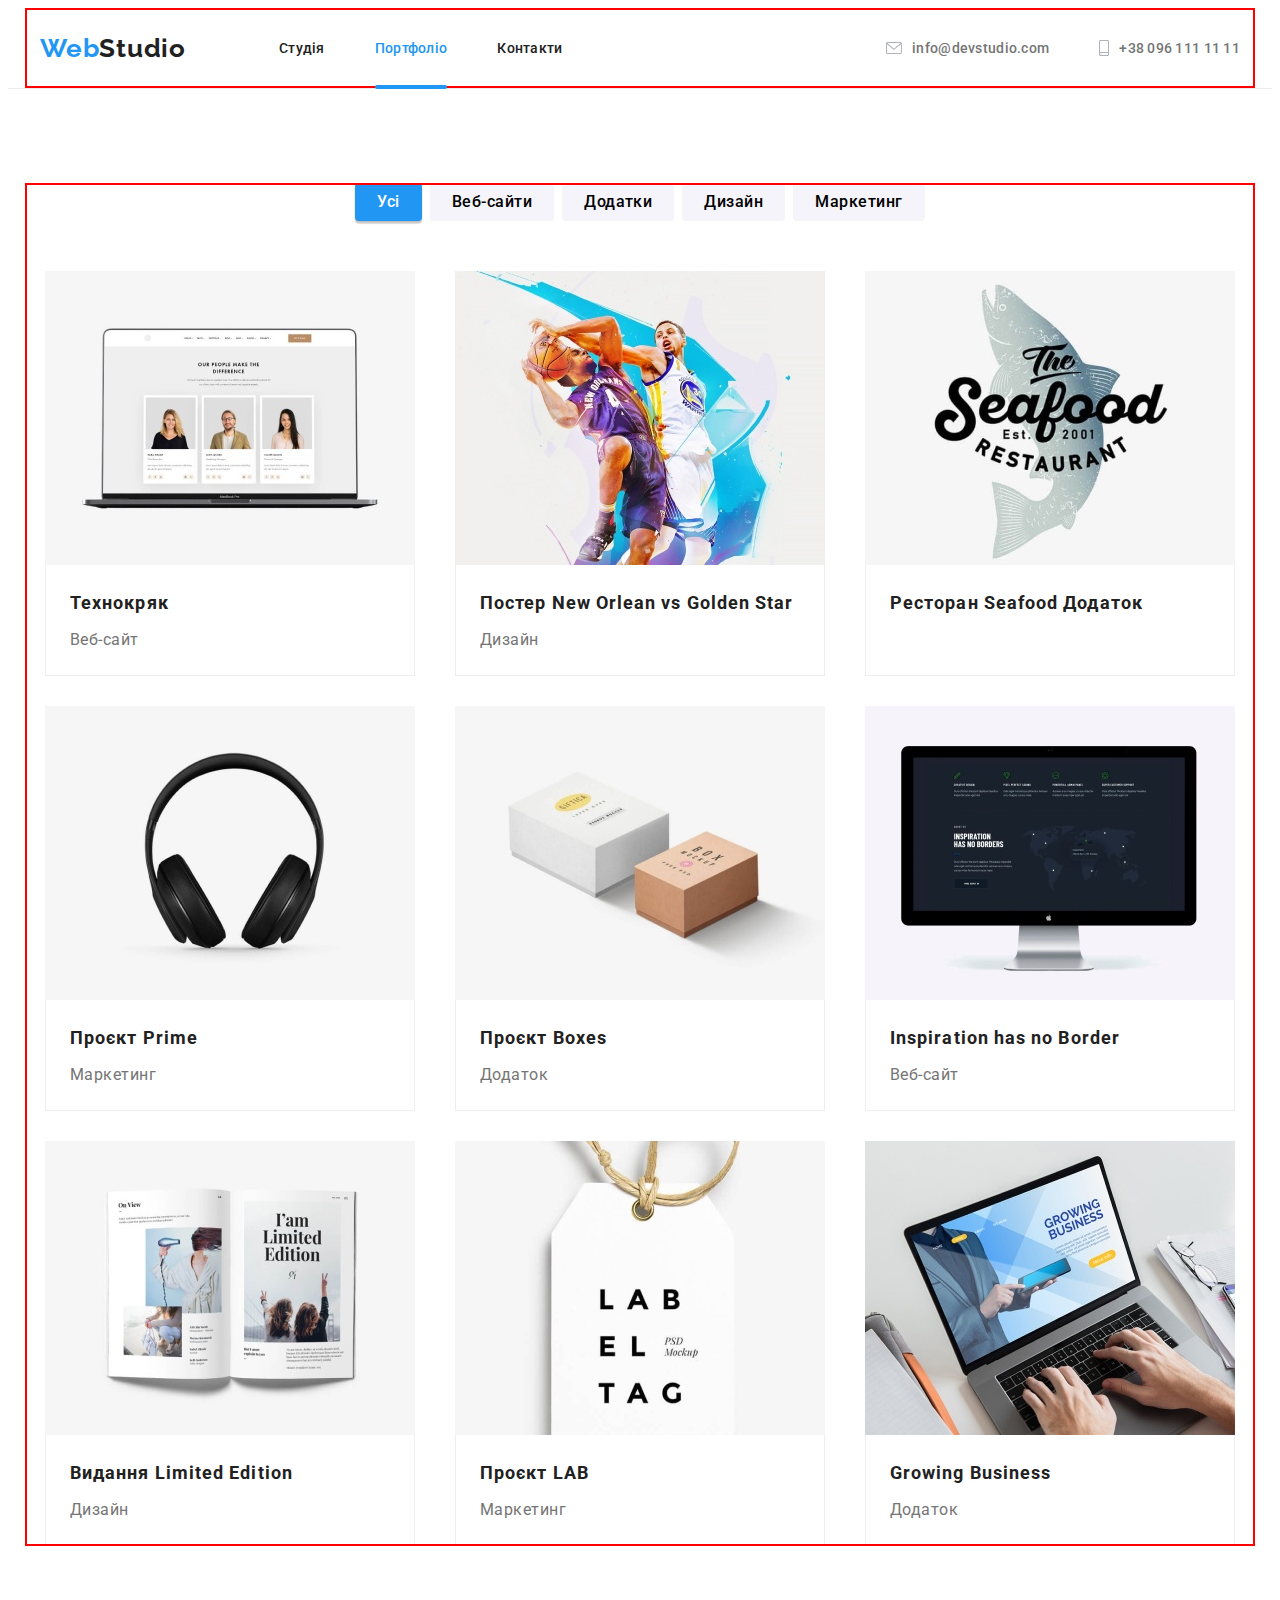
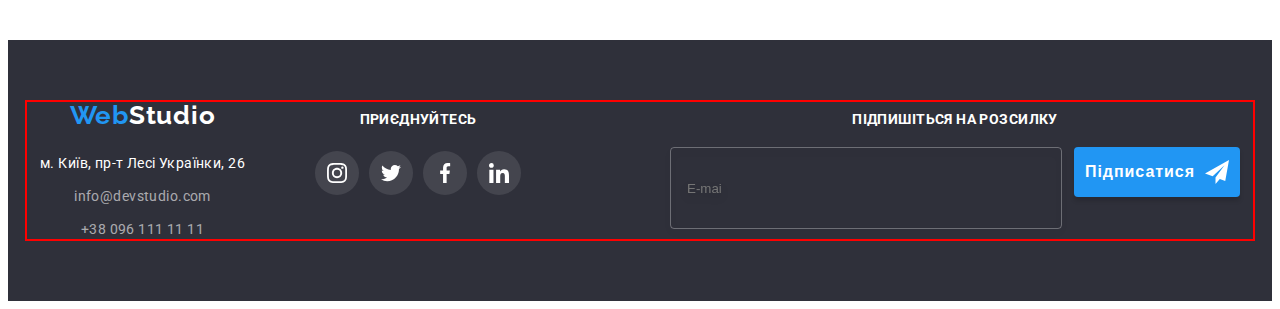
==== commit 0be1d13f: "Done" ====
--- a/portfolio.html
+++ b/portfolio.html
@@ -30,7 +30,7 @@
         <nav class="nav">
           <ul class="nav__list list">
             <li class="nav__item">
-              <a class="nav__link link " href="./index.html">Студія</a>
+              <a class="nav__link link" href="./index.html">Студія</a>
             </li>
             <li class="nav__item">
               <a class="nav__link link current" href="./portfolio.html">Портфоліо</a>
@@ -76,7 +76,13 @@
             <li class="card set-flex-item">
               <a class="link card__link" href="#">
                 <div class="card__thumb">
-                  <img src="./img/portfolio/1tehnocryak.jpg" alt="ноутбук з відкритим сайтом на екрані" width="370" height="294" />
+                  <picture>
+                    <source media="(min-width:1200px )" srcset="./img/portfolio/pf1-ds-@1x.jpg 1x, ./img/portfolio/pf1-ds-@2x.jpg 2x" />
+                    <source media="(min-width:768px )" srcset="./img/portfolio/pf1-tb-@1x.jpg 1x, ./img/portfolio/pf1-tb-@2x.jpg 2x" />
+                    <source media="(max-width:767px )" srcset="./img/portfolio/pf1-mb-@1x.jpg 1x, ./img/portfolio/pf1-mb-@2x.jpg 2x" />
+
+                    <img src="./img/portfolio/pf1-ds-@1x.jpg" alt="ноутбук з відкритим сайтом на екрані" />
+                  </picture>
                   <div class="card__overlay">
                     <p class="text card__overlay-text">
                       Ресурс пропонує комплексні пропозиції з різним рівнем функціоналу та сервісів. Все це дозволить відвідувачу отримати вичерпні
@@ -93,7 +99,13 @@
             <li class="card set-flex-item">
               <a class="link card__link" href="#">
                 <div class="card__thumb">
-                  <img src="./img/portfolio/2New-Orlean-vs-Golden-Star.jpg" alt="играют в баскет размерами большими" width="370" height="294" />
+                  <picture>
+                    <source media="(min-width:1200px )" srcset="./img/portfolio/pf2-ds-@1x.jpg 1x, ./img/portfolio/pf2-ds-@2x.jpg 2x" />
+                    <source media="(min-width:768px )" srcset="./img/portfolio/pf2-tb-@1x.jpg 1x, ./img/portfolio/pf2-tb-@2x.jpg 2x" />
+                    <source media="(max-width:767px )" srcset="./img/portfolio/pf2-mb-@1x.jpg 1x, ./img/portfolio/pf2-mb-@2x.jpg 2x" />
+
+                    <img src="./img/portfolio/pf2-ds-@1x.jpg" alt="играют в баскет размерами большими" />
+                  </picture>
                   <div class="card__overlay">
                     <p class="text card__overlay-text">
                       Lorem, ipsum dolor sit amet consectetur adipisicing elit. Odio repudiandae consequatur, qui id ratione ex culpa explicabo. Quos
@@ -114,7 +126,14 @@
             <li class="card set-flex-item">
               <a class="link card__link" href="#">
                 <div class="card__thumb">
-                  <img src="./img/portfolio/3Seafood.jpg" alt="логотип ресторану" width="370" height="294" />
+                   <picture>
+                <source media="(min-width:1200px )" srcset="./img/portfolio/pf3-ds-@1x.jpg 1x, ./img/portfolio/pf3-ds-@2x.jpg 2x" />
+                <source media="(min-width:768px )" srcset="./img/portfolio/pf3-tb-@1x.jpg 1x, ./img/portfolio/pf3-tb-@2x.jpg 2x" />
+                <source media="(max-width:767px )" srcset="./img/portfolio/pf3-mb-@1x.jpg 1x, ./img/portfolio/pf3-mb-@2x.jpg 2x" />
+                
+                
+                <img src="./img/portfolio/pf3-ds-@1x.jpg" alt="логотип ресторану"  />
+              </picture>
                   <div class="card__overlay">
                     <p class="text card__overlay-text">
                       Lorem, ipsum dolor sit amet consectetur adipisicing elit. Odio repudiandae consequatur, qui id ratione ex culpa explicabo. Quos
@@ -127,7 +146,7 @@
                   <h2 class="card__subtitle">
                     Ресторан
                     <span lang="en">Seafood</span>
-                  </h2>
+                  </htb
                   <p class="card__text text">Додаток</p>
                 </div>
               </a>
@@ -135,7 +154,14 @@
             <li class="card set-flex-item">
               <a class="link card__link" href="#">
                 <div class="card__thumb">
-                  <img src="./img/portfolio/4Prime.jpg" alt="накладні навушники" width="370" height="294" />
+                   <picture>
+                <source media="(min-width:1200px )" srcset="./img/portfolio/pf4-ds-@1x.jpg 1x, ./img/portfolio/pf4-ds-@2x.jpg 2x" />
+                <source media="(min-width:768px )" srcset="./img/portfolio/pf4-tb-@1x.jpg 1x, ./img/portfolio/pf4-tb-@2x.jpg 2x" />
+                <source media="(max-width:767px )" srcset="./img/portfolio/pf4-mb-@1x.jpg 1x, ./img/portfolio/pf4-mb-@2x.jpg 2x" />
+                
+                
+                <img src="./img/portfolio/pf4-ds-@1x.jpg" alt="накладні навушники"  />
+              </picture>
                   <div class="card__overlay">
                     <p class="text card__overlay-text">
                       Lorem, ipsum dolor sit amet consectetur adipisicing elit. Odio repudiandae consequatur, qui id ratione ex culpa explicabo. Quos
@@ -156,7 +182,14 @@
             <li class="card set-flex-item">
               <a class="link card__link" href="#">
                 <div class="card__thumb">
-                  <img src="./img/portfolio/5Boxes.jpg" alt="дві коробки різного розміру і кольору" width="370" height="294" />
+                   <picture>
+                <source media="(min-width:1200px )" srcset="./img/portfolio/pf5-ds-@1x.jpg 1x, ./img/portfolio/pf5-ds-@2x.jpg 2x" />
+                <source media="(min-width:768px )" srcset="./img/portfolio/pf5-tb-@1x.jpg 1x, ./img/portfolio/pf5-tb-@2x.jpg 2x" />
+                <source media="(max-width:767px )" srcset="./img/portfolio/pf5-mb-@1x.jpg 1x, ./img/portfolio/pf5-mb-@2x.jpg 2x" />
+                
+                
+                <img src="./img/portfolio/pf5-ds-@1x.jpg" alt="дві коробки різного розміру і кольору" />
+              </picture>
                   <div class="card__overlay">
                     <p class="text card__overlay-text">
                       Lorem, ipsum dolor sit amet consectetur adipisicing elit. Odio repudiandae consequatur, qui id ratione ex culpa explicabo. Quos
@@ -177,7 +210,14 @@
             <li class="card set-flex-item">
               <a class="link card__link" href="#">
                 <div class="card__thumb">
-                  <img src="./img/portfolio/6Inspiration-has-no-Borders.jpg" alt="монітор на якому відкритий сайт" width="370" height="294" />
+                   <picture>
+                <source media="(min-width:1200px )" srcset="./img/portfolio/pf6-ds-@1x.jpg 1x, ./img/portfolio/pf6-ds-@2x.jpg 2x" />
+                <source media="(min-width:768px )" srcset="./img/portfolio/pf6-tb-@1x.jpg 1x, ./img/portfolio/pf6-tb-@2x.jpg 2x" />
+                <source media="(max-width:767px )" srcset="./img/portfolio/pf6-mb-@1x.jpg 1x, ./img/portfolio/pf6-mb-@2x.jpg 2x" />
+                
+                
+                <img src="./img/portfolio/pf6-ds-@1x.jpg" alt="монітор на якому відкритий сайт"  />
+              </picture>
                   <div class="card__overlay">
                     <p class="text card__overlay-text">
                       Lorem, ipsum dolor sit amet consectetur adipisicing elit. Odio repudiandae consequatur, qui id ratione ex culpa explicabo. Quos
@@ -195,7 +235,14 @@
             <li class="card set-flex-item">
               <a class="link card__link" href="#">
                 <div class="card__thumb">
-                  <img src="./img/portfolio/7Limited-Edition.jpg" alt="відкрита книга з картинками" width="370" height="294" />
+                   <picture>
+                <source media="(min-width:1200px )" srcset="./img/portfolio/pf7-ds-@1x.jpg 1x, ./img/portfolio/pf7-ds-@2x.jpg 2x" />
+                <source media="(min-width:768px )" srcset="./img/portfolio/pf7-tb-@1x.jpg 1x, ./img/portfolio/pf7-tb-@2x.jpg 2x" />
+                <source media="(max-width:767px )" srcset="./img/portfolio/pf7-mb-@1x.jpg 1x, ./img/portfolio/pf7-mb-@2x.jpg 2x" />
+                
+                
+                <img src="./img/portfolio/pf7-ds-@1x.jpg" alt="відкрита книга з картинками"  />
+              </picture>
                   <div class="card__overlay">
                     <p class="text card__overlay-text">
                       Lorem, ipsum dolor sit amet consectetur adipisicing elit. Odio repudiandae consequatur, qui id ratione ex culpa explicabo. Quos
@@ -216,7 +263,14 @@
             <li class="card set-flex-item">
               <a class="link card__link" href="#">
                 <div class="card__thumb">
-                  <img src="./img/portfolio/8LAB.jpg" alt="бірка з логотипом магазину" width="370" height="294" />
+                   <picture>
+                <source media="(min-width:1200px )" srcset="./img/portfolio/pf8-ds-@1x.jpg 1x, ./img/portfolio/pf8-ds-@2x.jpg 2x" />
+                <source media="(min-width:768px )" srcset="./img/portfolio/pf8-tb-@1x.jpg 1x, ./img/portfolio/pf8-tb-@2x.jpg 2x" />
+                <source media="(max-width:767px )" srcset="./img/portfolio/pf8-mb-@1x.jpg 1x, ./img/portfolio/pf8-mb-@2x.jpg 2x" />
+                
+               
+                <img src="./img/portfolio/pf8-ds-@1x.jpg" alt="бірка з логотипом магазину" />
+              </picture>
                   <div class="card__overlay">
                     <p class="text card__overlay-text">
                       Lorem, ipsum dolor sit amet consectetur adipisicing elit. Odio repudiandae consequatur, qui id ratione ex culpa explicabo. Quos
@@ -237,7 +291,14 @@
             <li class="card set-flex-item">
               <a class="link card__link" href="#">
                 <div class="card__thumb">
-                  <img src="./img/portfolio/9Growing-Business.jpg" alt="людина реєструється на сайті" width="370" height="294" />
+                   <picture>
+                <source media="(min-width:1200px )" srcset="./img/portfolio/pf9-ds-@1x.jpg 1x, ./img/portfolio/pf9-ds-@2x.jpg 2x" />
+                <source media="(min-width:768px )" srcset="./img/portfolio/pf9-tb-@1x.jpg 1x, ./img/portfolio/pf9-tb-@2x.jpg 2x" />
+                <source media="(max-width:767px )" srcset="./img/portfolio/pf9-mb-@1x.jpg 1x, ./img/portfolio/pf9-mb-@2x.jpg 2x" />
+                
+               
+                <img src="./img/portfolio/pf9-ds-@1x.jpg" alt="людина реєструється на сайті"  />
+              </picture>
                   <div class="card__overlay">
                     <p class="text card__overlay-text">
                       Lorem, ipsum dolor sit amet consectetur adipisicing elit. Odio repudiandae consequatur, qui id ratione ex culpa explicabo. Quos
@@ -330,10 +391,10 @@
             <use href="./img/icons.svg#icon-Vector"></use>
           </svg>
         </button>
-        <ul  class=" mobile-menu__nav list">
-          <li class="mobile-menu__nav-item"><a class=" link" href="./index.html">Студія</a> </li>
-          <li class="mobile-menu__nav-item current"><a class=" link" href="./portfolio.html">Портфоліо</a> </li>
-          <li class="mobile-menu__nav-item"><a class=" link" href="#">Контакти</a> </li>
+        <ul class="mobile-menu__nav list">
+          <li class="mobile-menu__nav-item"><a class="link" href="./index.html">Студія</a></li>
+          <li class="mobile-menu__nav-item current"><a class="link" href="./portfolio.html">Портфоліо</a></li>
+          <li class="mobile-menu__nav-item"><a class="link" href="#">Контакти</a></li>
         </ul>
         <div class="mobile-menu__group">
           <ul class="mobile-menu__contact list">
--- a/css/main.min.css
+++ b/css/main.min.css
@@ -1 +1 @@
-:root{--main-font: Roboto, sans-serif;--secondary-font: Raleway, sans-serif;--main-txt-cl: #212121;--dark-txt-cl: #757575;--ligh-txt-cl: #ffffff;--ligt-txt-cl-60: rgba(255, 255, 255, 0.6);--accent-txt-cl: #2196f3;--main-bg-cl: #ffffff;--dark-bg-cl: #2f303a;--ligt-bg-cl: #f5f4fa;--accent-bg-cl: #2196f3;--icons-bg-dark-cl: rgba(255, 255, 255, 0.1);--icons-cl: #afb1b8;--border-cl: #ececec;--border-card-cl: #eeeeee;--items: 3;--indent: 30px}.visually-hidden{position:absolute;width:1px;height:1px;margin:-1px;border:0;padding:0;white-space:nowrap;-webkit-clip-path:inset(100%);clip-path:inset(100%);clip:rect(0 0 0 0);overflow:hidden}.link{text-decoration:none;color:currentColor}.list{list-style:none}ul{margin:0;padding:0}h1,h2,h3,h4,h5,h6,p{margin:0}img{display:block;max-width:100%;height:auto}.set-flex{display:-webkit-box;display:-ms-flexbox;display:flex;-ms-flex-wrap:wrap;flex-wrap:wrap;gap:var(--indent)}.set-flex-item{-ms-flex-preferred-size:calc((100% - var(--indent)*(var(--items) - 1))/var(--items));flex-basis:calc((100% - var(--indent)*(var(--items) - 1))/var(--items))}body{font-family:var(--main-font);color:var(--main-txt-cl);background-color:var(--main-bg-cl)}.text{font-weight:400;font-size:14px;line-height:1.7142857143;letter-spacing:.03em;color:var(--dark-txt-cl)}.container{max-width:480px;padding-left:15px;padding-right:15px;margin-left:auto;margin-right:auto;outline:2px solid red;outline-offset:-2px}@media screen and (min-width: 768px){.container{max-width:768px}}@media screen and (min-width: 1200px){.container{max-width:1200px}}.header{border-bottom:1px solid var(--border-cl)}.header__container{display:-webkit-box;display:-ms-flexbox;display:flex;-webkit-box-align:center;-ms-flex-align:center;align-items:center}.nav{display:none}@media screen and (min-width: 768px){.nav{display:block;margin-right:auto}}.nav__list{display:-webkit-box;display:-ms-flexbox;display:flex;gap:50px}.nav__item{position:relative}.nav__link{font-weight:500;font-size:14px;line-height:1.1428571429;letter-spacing:.02em;padding-top:32px;padding-bottom:32px;display:block;-webkit-transition-property:color;transition-property:color;-webkit-transition-duration:250ms;transition-duration:250ms;-webkit-transition-timing-function:cubic-bezier(0.4, 0, 0.2, 1);transition-timing-function:cubic-bezier(0.4, 0, 0.2, 1)}.nav__link:focus,.nav__link:hover{color:var(--accent-txt-cl)}.nav__link.current{color:var(--accent-txt-cl)}.nav__link.current::after{display:inline-block;position:absolute;content:" ";width:100%;height:4px;left:0;bottom:-1px;background-color:var(--accent-bg-cl);border-radius:2px}.contacts{display:block}@media screen and (min-width: 1200px){.contacts{display:-webkit-box;display:-ms-flexbox;display:flex;gap:50px}}.contacts__link{display:none}@media screen and (min-width: 768px){.contacts__link{font-weight:500;font-size:14px;line-height:1.1428571429;letter-spacing:.02em;padding-top:5px;padding-bottom:5px;color:var(--dark-txt-cl);fill:var(--icons-cl);display:-webkit-box;display:-ms-flexbox;display:flex;-webkit-box-align:center;-ms-flex-align:center;align-items:center;gap:10px;-webkit-transition-property:color,fill;transition-property:color,fill;-webkit-transition-duration:250ms;transition-duration:250ms;-webkit-transition-timing-function:cubic-bezier(0.4, 0, 0.2, 1);transition-timing-function:cubic-bezier(0.4, 0, 0.2, 1)}.contacts__link:hover,.contacts__link:focus{color:var(--accent-txt-cl);fill:var(--accent-bg-cl)}}@media screen and (min-width: 1200px){.contacts__link{padding-top:32px;padding-bottom:32px}}.hero{max-width:1600px;margin-left:auto;margin-right:auto;background-color:var(--dark-bg-cl);padding-top:118px;padding-bottom:118px;background-image:-webkit-gradient(linear, left top, right top, from(rgba(47, 48, 58, 0.4)), to(rgba(47, 48, 58, 0.4))),url(../img/background/backgroundimg.jpg);background-image:linear-gradient(to right, rgba(47, 48, 58, 0.4), rgba(47, 48, 58, 0.4)),url(../img/background/backgroundimg.jpg);background-position:center;background-repeat:no-repeat;background-size:cover}@media screen and (min-width: 1200px){.hero{padding-top:200px;padding-bottom:200px}}.hero__title{font-weight:900;text-align:center;letter-spacing:.06em;text-transform:uppercase;margin-left:auto;margin-right:auto;color:var(--ligh-txt-cl)}@media screen and (min-width: 480px){.hero__title{font-size:26px;line-height:1.6153846154;width:360px}}@media screen and (min-width: 1200px){.hero__title{width:696px;font-size:44px;line-height:1.5}}.hero__button{font-family:inherit;font-weight:700;font-size:16px;line-height:1.875;display:block;letter-spacing:.06em;width:216px;height:50px;margin-top:30px;margin-left:auto;margin-right:auto;text-align:center;color:var(--ligh-txt-cl);background-color:var(--accent-bg-cl);cursor:pointer;-webkit-box-shadow:0px 4px 4px rgba(0,0,0,.15);box-shadow:0px 4px 4px rgba(0,0,0,.15);border-radius:4px;border:none}.benefits{padding-top:60px;padding-bottom:60px}@media screen and (min-width: 1200px){.benefits{padding-top:94px;padding-bottom:94px}}.benefits__list{--items: 1}@media screen and (min-width: 768px){.benefits__list{--items: 2}}@media screen and (min-width: 1200px){.benefits__list{--items: 4}}.benefits__img{height:120px;display:-webkit-box;display:-ms-flexbox;display:flex;-webkit-box-align:center;-ms-flex-align:center;align-items:center;-webkit-box-pack:center;-ms-flex-pack:center;justify-content:center;background-color:var(--ligt-bg-cl);margin-bottom:30px}.benefits__subtitle{font-weight:700;font-size:14px;line-height:1.1428571429;letter-spacing:.03em;text-transform:uppercase;margin-bottom:10px}.operation{display:none}@media screen and (min-width: 1200px){.operation{display:block;padding-bottom:94px}}.operation__title{font-weight:700;font-size:36px;line-height:1.1666666667;text-align:center;letter-spacing:.03em}.operation__list{margin-top:50px}.operation__item{position:relative}.operation__caption{display:-webkit-box;display:-ms-flexbox;display:flex;-webkit-box-pack:center;-ms-flex-pack:center;justify-content:center;-webkit-box-align:center;-ms-flex-align:center;align-items:center;font-weight:700;font-size:14px;line-height:1.1428571429;text-align:center;letter-spacing:.03em;text-transform:uppercase;color:var(--ligh-txt-cl);background:rgba(47,48,58,.8);width:100%;height:70px;position:absolute;bottom:0;left:0}.team{padding-top:60px;padding-bottom:60px;background-color:var(--ligt-bg-cl)}@media screen and (min-width: 1200px){.team{padding-top:94px;padding-bottom:94px}}.team__title{font-weight:700;font-size:28px;line-height:1.1428571429;text-align:center;letter-spacing:.03em}@media screen and (min-width: 1200px){.team__title{font-size:36px;line-height:1.1666666667}}.team__list{margin-top:30px;--items: 1}@media screen and (min-width: 768px){.team__list{--items: 2}}@media screen and (min-width: 1200px){.team__list{margin-top:50px;--items: 4}}.team__item{background-color:var(--main-bg-cl);-webkit-box-shadow:0px 1px 3px rgba(0,0,0,.12),0px 1px 1px rgba(0,0,0,.14),0px 2px 1px rgba(0,0,0,.2);box-shadow:0px 1px 3px rgba(0,0,0,.12),0px 1px 1px rgba(0,0,0,.14),0px 2px 1px rgba(0,0,0,.2);border-radius:0px 0px 4px 4px}.team__card{padding:30px 32px}@media screen and (min-width: 480px){.team__card{padding:30px 122px 24px 122px}}@media screen and (min-width: 768px){.team__card{padding:30px 74px 24px 74px}}@media screen and (min-width: 1200px){.team__card{padding:30px 32px}}.team__subtitle{font-weight:500;font-size:16px;line-height:1.1875;text-align:center;letter-spacing:.03em}.team__text{font-weight:400;font-size:16px;line-height:1.1875;text-align:center;letter-spacing:.03em;margin-top:10px}.clients{padding-top:60px;padding-bottom:60px}@media screen and (min-width: 1200px){.clients{padding-top:94px;padding-bottom:94px}}.clients__title{font-weight:700;font-size:28px;line-height:1.1428571429;text-align:center;letter-spacing:.03em}@media screen and (min-width: 1200px){.clients__title{font-size:36px;line-height:1.1666666667}}.clients__list{margin-top:30px;--items: 2}@media screen and (min-width: 768px){.clients__list{--items: 3}}@media screen and (min-width: 1200px){.clients__list{margin-top:50px;--items: 6}}.clients__item{height:92px}.clients__link{display:-webkit-box;display:-ms-flexbox;display:flex;-webkit-box-align:center;-ms-flex-align:center;align-items:center;-webkit-box-pack:center;-ms-flex-pack:center;justify-content:center;border:1px solid var(--icons-cl);border-radius:4px;width:100%;height:100%;fill:var(--icons-cl);-webkit-transition-property:border-color,fill;transition-property:border-color,fill;-webkit-transition-duration:250ms;transition-duration:250ms;-webkit-transition-timing-function:cubic-bezier(0.4, 0, 0.2, 1);transition-timing-function:cubic-bezier(0.4, 0, 0.2, 1)}.clients__link:hover,.clients__link:focus{fill:var(--accent-bg-cl);border-color:var(--accent-bg-cl)}.footer{background-color:var(--dark-bg-cl);padding-top:60px;padding-bottom:60px}.footer__group{display:block;margin:0 auto}@media screen and (min-width: 1200px){.footer__group{display:-webkit-box;display:-ms-flexbox;display:flex;-webkit-box-align:baseline;-ms-flex-align:baseline;align-items:baseline}}@media screen and (min-width: 768px){.footer__only-tablet-group{display:-webkit-box;display:-ms-flexbox;display:flex;-webkit-box-align:baseline;-ms-flex-align:baseline;align-items:baseline}}.footer__contacts{text-align:center}@media screen and (min-width: 768px){.footer__contacts{margin-left:61px}}@media screen and (min-width: 1200px){.footer__contacts{margin-left:0;margin-right:70px}}.footer__social{width:206px;margin:60px auto 0 auto;text-align:center}@media screen and (min-width: 768px){.footer__social{margin:0 74px 0 auto}}@media screen and (min-width: 1200px){.footer__social{margin-right:0}}.footer__text{font-weight:700;text-transform:uppercase;color:var(--ligh-txt-cl)}.register-form__title{display:block;-webkit-box-align:center;-ms-flex-align:center;align-items:center;margin-bottom:12px;font-style:normal;font-weight:700;font-size:20px;line-height:1.15;text-align:center;letter-spacing:.03em;color:var(--main-txt-cl)}.register-form__group{margin-bottom:20px}.register-form__field{display:block;position:relative}.register-form__field:not(:last-child){margin-bottom:10px}.register-form__label{display:block;font-style:normal;font-size:12px;line-height:1.1666666667;letter-spacing:.01em;margin-bottom:4px;color:#757575}.register-form__input{width:100%;height:40px;border:1px solid rgba(33,33,33,.2);border-radius:5px;font-size:24px;padding-left:42px;padding-right:42px;outline:rgba(0,0,0,0);-webkit-transition:border-color;transition:border-color;-webkit-transition-duration:250ms;transition-duration:250ms}.register-form__input:focus{border-color:var(--accent-bg-cl)}.register-form__icon{position:absolute;bottom:11px;left:12px;-webkit-transition:fill;transition:fill;-webkit-transition-duration:250ms;transition-duration:250ms}.register-form__input:focus+.register-form__icon{fill:var(--accent-bg-cl)}.register-form__massage{display:block;resize:none;width:100%;height:120px;border:1px solid rgba(33,33,33,.2);border-radius:5px;padding:12px 16px;outline:rgba(0,0,0,0);-webkit-transition:border-color;transition:border-color;-webkit-transition-duration:250ms;transition-duration:250ms}.register-form__massage:focus{border-color:var(--accent-bg-cl)}.register-form__massage::-webkit-input-placeholder{font-style:normal;font-weight:400;font-size:12px;line-height:1.1666666667;letter-spacing:.01em;color:rgba(117,117,117,.5)}.register-form__massage::-moz-placeholder{font-style:normal;font-weight:400;font-size:12px;line-height:1.1666666667;letter-spacing:.01em;color:rgba(117,117,117,.5)}.register-form__massage:-ms-input-placeholder{font-style:normal;font-weight:400;font-size:12px;line-height:1.1666666667;letter-spacing:.01em;color:rgba(117,117,117,.5)}.register-form__massage::-ms-input-placeholder{font-style:normal;font-weight:400;font-size:12px;line-height:1.1666666667;letter-spacing:.01em;color:rgba(117,117,117,.5)}.register-form__massage::placeholder{font-style:normal;font-weight:400;font-size:12px;line-height:1.1666666667;letter-spacing:.01em;color:rgba(117,117,117,.5)}.register-form__agreement{position:relative;display:-webkit-box;display:-ms-flexbox;display:flex;-webkit-box-align:center;-ms-flex-align:center;align-items:center;-webkit-box-pack:center;-ms-flex-pack:center;justify-content:center;margin-bottom:30px;gap:7px}.icon-check{opacity:0;-webkit-transition:opacity;transition:opacity;-webkit-transition-duration:250ms;transition-duration:250ms}.checkbox:checked+.register-form__agreement-icon .icon-check{opacity:1}.icon-uncheck{opacity:1;-webkit-transition:opacity,fill;transition:opacity,fill;-webkit-transition-duration:250ms;transition-duration:250ms}.checkbox:checked+.register-form__agreement-icon .icon-uncheck{opacity:0}.checkbox:focus+.register-form__agreement-icon .icon-uncheck{fill:var(--accent-bg-cl)}.checkbox:hover+.register-form__agreement-icon .icon-uncheck{fill:var(--accent-bg-cl)}.register-form__desc{-webkit-user-select:none;-moz-user-select:none;-ms-user-select:none;user-select:none;font-style:normal;font-weight:400;font-size:12px;line-height:1.1666666667;letter-spacing:.03em;color:var(--dark-txt-cl)}@media screen and (min-width: 1200px){.register-form__desc{font-size:14px;line-height:1.7142857143}}.register-form__link{color:var(--accent-txt-cl)}.newsletter-form{margin-top:60px;text-align:center}@media screen and (min-width: 768px){.newsletter-form{width:450px;margin-left:auto;margin-right:auto}}@media screen and (min-width: 1200px){.newsletter-form{width:570px;height:86px;margin-top:0;margin-right:0}}.newsletter-form__title{display:block;font-weight:700;font-size:14px;line-height:1.1428571429;letter-spacing:.03em;text-transform:uppercase;color:var(--ligh-txt-cl)}.newsletter-form__form{display:block;margin-top:20px}@media screen and (min-width: 1200px){.newsletter-form__form{display:-webkit-box;display:-ms-flexbox;display:flex}}.newsletter-form__input{display:block;width:100%;height:50px;padding:15px 16px;color:var(--ligh-txt-cl);background-color:inherit;border:1px solid rgba(255,255,255,.3);-webkit-filter:drop-shadow(0px 4px 4px rgba(0, 0, 0, 0.15));filter:drop-shadow(0px 4px 4px rgba(0, 0, 0, 0.15));border-radius:4px;outline:rgba(0,0,0,0);-webkit-transition:border-color;transition:border-color;-webkit-transition-duration:250ms;transition-duration:250ms}@media screen and (min-width: 1200px){.newsletter-form__input{width:358px;margin-right:12px}}.newsletter-form__input:focus{border-color:var(--accent-bg-cl)}.portfolio{padding-top:60px;padding-bottom:60px}@media screen and (min-width: 1200px){.portfolio{padding-top:94px;padding-bottom:94px}}.mobile-menu{display:-webkit-box;display:-ms-flexbox;display:flex;-webkit-box-orient:vertical;-webkit-box-direction:normal;-ms-flex-direction:column;flex-direction:column;-webkit-box-pack:justify;-ms-flex-pack:justify;justify-content:space-between;position:absolute;top:0;right:0;width:100%;height:100%;padding:48px 40px;background-color:var(--main-bg-cl)}@media screen and (min-width: 480px){.mobile-menu{width:480px}}@media screen and (max-width: 350px){.mobile-menu{padding-right:15px}}.mobile-menu__button-open{border:none;background-color:rgba(0,0,0,0);cursor:pointer;padding:0;-webkit-transition:fill;transition:fill;-webkit-transition-duration:250ms;transition-duration:250ms}.mobile-menu__button-open:hover,.mobile-menu__button-open:focus{fill:var(--accent-bg-cl)}@media screen and (min-width: 768px){.mobile-menu__button-open{display:none}}.mobile-menu__button-close{position:absolute;top:10px;right:15px;width:40px;height:40px;padding:0;border:none;background-color:rgba(0,0,0,0);cursor:pointer;-webkit-transition:fill;transition:fill;-webkit-transition-duration:250ms;transition-duration:250ms}.mobile-menu__button-close:hover,.mobile-menu__button-close:focus{fill:var(--accent-bg-cl)}.mobile-menu__nav{font-weight:500;font-size:40px;line-height:1.175;letter-spacing:.02em}.mobile-menu__nav-item:not(:last-child){margin-bottom:32px}.mobile-menu__nav-item:hover,.mobile-menu__nav-item:focus{color:var(--accent-bg-cl)}.mobile-menu__nav-item.current{color:var(--accent-bg-cl)}.mobile-menu__contact{margin-bottom:64px;font-family:"Roboto";font-style:normal;font-weight:500;font-size:24px;line-height:1.1666666667;letter-spacing:.02em;color:var(--dark-txt-cl)}.mobile-menu__contact-item{-webkit-transition:color,font-size,line-height;transition:color,font-size,line-height;-webkit-transition-duration:250ms;transition-duration:250ms}.mobile-menu__contact-item:not(:last-child){margin-bottom:32px}.mobile-menu__contact-item:hover,.mobile-menu__contact-item:focus{color:var(--accent-bg-cl)}@media screen and (min-width: 480px){.mobile-menu__contact-item:hover,.mobile-menu__contact-item:focus{font-size:34px;line-height:1.1764705882}}.mobile-menu__social{display:-webkit-box;display:-ms-flexbox;display:flex;-ms-flex-wrap:wrap;flex-wrap:wrap;color:var(--accent-bg-cl)}.mobile-menu__social-item{font-weight:500;font-size:18px;line-height:1.2222222222;letter-spacing:.02em}.mobile-menu__social-item:not(:last-child){padding-right:10px;border-right:1px solid rgba(33,33,33,.2)}.mobile-menu__social-item:not(:first-child){padding-left:10px}@media screen and (max-width: 445px){.mobile-menu__social-item{font-size:12px}}.logo{font-family:var(--secondary-font);font-weight:700;font-size:24px;line-height:.8571428571;letter-spacing:.03em;margin-right:auto;padding:16px 0}@media screen and (min-width: 1200px){.logo{margin-right:93px;padding:24px 0;font-size:26px;line-height:1.1923076923}}.logo__first-part{color:var(--accent-bg-cl)}.logo--light{color:var(--ligh-txt-cl);margin-right:0;padding:0}.social-icon{margin-top:16px;width:206px;height:44px;--items: 4;--indent: 10px;margin-left:auto;margin-right:auto}.social-icon--down{margin-top:20px}.social-icon__link{display:-webkit-box;display:-ms-flexbox;display:flex;-webkit-box-align:center;-ms-flex-align:center;align-items:center;-webkit-box-pack:center;-ms-flex-pack:center;justify-content:center;width:100%;height:100%;border-radius:50%;fill:var(--icons-cl);-webkit-transition-property:background-color,fill;transition-property:background-color,fill;-webkit-transition-duration:250ms;transition-duration:250ms;-webkit-transition-timing-function:cubic-bezier(0.4, 0, 0.2, 1);transition-timing-function:cubic-bezier(0.4, 0, 0.2, 1)}.social-icon__link:hover,.social-icon__link:focus{background-color:var(--accent-bg-cl);fill:var(--main-bg-cl)}.social-icon__link--down{background-color:var(--icons-bg-dark-cl);fill:var(--ligh-txt-cl);-webkit-transition-property:background-color;transition-property:background-color;-webkit-transition-duration:250ms;transition-duration:250ms;-webkit-transition-timing-function:cubic-bezier(0.4, 0, 0.2, 1);transition-timing-function:cubic-bezier(0.4, 0, 0.2, 1)}.address{font-style:normal;margin-top:20px}.address__item{margin-top:9px}.address__text{font-weight:400;font-size:14px;line-height:1.7142857143;letter-spacing:.03em;color:var(--ligh-txt-cl)}.address__link{font-weight:400;font-size:14px;line-height:1.7142857143;letter-spacing:.03em;color:var(--ligt-txt-cl-60);-webkit-transition-property:color;transition-property:color;-webkit-transition-duration:250ms;transition-duration:250ms;-webkit-transition-timing-function:cubic-bezier(0.4, 0, 0.2, 1);transition-timing-function:cubic-bezier(0.4, 0, 0.2, 1)}.address__link:hover,.address__link:focus{color:var(--accent-txt-cl)}.backdrop{position:fixed;top:0;left:0;width:100%;height:100%;background-color:rgba(0,0,0,.2);-webkit-transition-property:opacity,visibility;transition-property:opacity,visibility;-webkit-transition-duration:500ms;transition-duration:500ms}.backdrop.is-hidden{opacity:0;pointer-events:none;visibility:hidden}.modal{width:100%;height:auto;background-color:var(--main-bg-cl);-webkit-box-shadow:0px 1px 3px rgba(0,0,0,.12),0px 1px 1px rgba(0,0,0,.14),0px 2px 1px rgba(0,0,0,.2);box-shadow:0px 1px 3px rgba(0,0,0,.12),0px 1px 1px rgba(0,0,0,.14),0px 2px 1px rgba(0,0,0,.2);border-radius:4px;position:absolute;top:50%;left:50%;-webkit-transform:translate(-50%, -50%);transform:translate(-50%, -50%);padding:40px 40px}@media screen and (min-width: 480px){.modal{width:450px}}@media screen and (min-width: 1200px){.modal{width:528px}}.modal__button{position:absolute;top:8px;right:8px;width:30px;height:30px;cursor:pointer;border:1px solid rgba(0,0,0,.1);border-radius:50%;padding:0;background-color:var(--main-bg-cl);display:-webkit-box;display:-ms-flexbox;display:flex;-webkit-box-align:center;-ms-flex-align:center;align-items:center;-webkit-box-pack:center;-ms-flex-pack:center;justify-content:center}.modal__button:focus,.modal__button:hover{fill:var(--accent-bg-cl)}.form-button{display:-webkit-box;display:-ms-flexbox;display:flex;-webkit-box-align:center;-ms-flex-align:center;align-items:center;-webkit-box-pack:center;-ms-flex-pack:center;justify-content:center;cursor:pointer;font-weight:700;font-size:16px;line-height:1.875;letter-spacing:.06em;color:var(--ligh-txt-cl);margin:0 auto;width:200px;height:50px;border-color:rgba(0,0,0,0);background-color:var(--accent-bg-cl);-webkit-box-shadow:0px 4px 4px rgba(0,0,0,.15);box-shadow:0px 4px 4px rgba(0,0,0,.15);border-radius:4px;-webkit-transition:background-color;transition:background-color;-webkit-transition-duration:250ms;transition-duration:250ms}.form-button:hover,.form-button:focus{background-color:#188ce8}.form-button--footer{margin:20px auto 0}@media screen and (min-width: 1200px){.form-button--footer{margin:0;gap:10px}}.card{display:-webkit-box;display:-ms-flexbox;display:flex;-webkit-box-pack:center;-ms-flex-pack:center;justify-content:center}.card__thumb{position:relative;overflow:hidden}.card__overlay{display:-webkit-box;display:-ms-flexbox;display:flex;-webkit-box-align:center;-ms-flex-align:center;align-items:center;-webkit-box-pack:center;-ms-flex-pack:center;justify-content:center;position:absolute;padding:0 24px;top:0;left:0;-webkit-transform:translateY(101%);transform:translateY(101%);background:rgba(33,150,243,.9);width:100%;height:100%;-webkit-transition-duration:250ms;transition-duration:250ms}.card__overlay-text{color:var(--ligh-txt-cl);font-size:18px;line-height:1.5555555556;letter-spacing:.03em}.card__link{display:-webkit-box;display:-ms-flexbox;display:flex;-webkit-box-orient:vertical;-webkit-box-direction:normal;-ms-flex-direction:column;flex-direction:column;-webkit-transition-property:-webkit-box-shadow;transition-property:-webkit-box-shadow;transition-property:box-shadow;transition-property:box-shadow, -webkit-box-shadow;-webkit-transition-duration:250ms;transition-duration:250ms;-webkit-transition-timing-function:cubic-bezier(0.4, 0, 0.2, 1);transition-timing-function:cubic-bezier(0.4, 0, 0.2, 1)}.card__link:hover,.card__link:focus{-webkit-box-shadow:0px 1px 1px rgba(0,0,0,.12),0px 4px 4px rgba(0,0,0,.06),1px 4px 6px rgba(0,0,0,.16);box-shadow:0px 1px 1px rgba(0,0,0,.12),0px 4px 4px rgba(0,0,0,.06),1px 4px 6px rgba(0,0,0,.16)}.card__link:hover .card__overlay,.card__link:focus .card__overlay{-webkit-transform:translateY(0);transform:translateY(0)}.portfolio__list{margin-top:40px;--items: 1}@media screen and (min-width: 768px){.portfolio__list{margin-top:30px;--items: 2}}@media screen and (min-width: 1200px){.portfolio__list{margin-top:50px;--items: 3}}.card__title{-webkit-box-flex:1;-ms-flex-positive:1;flex-grow:1;border:1px solid var(--border-card-cl);border-top:none;padding:20px 24px}.card__subtitle{font-weight:700;font-size:18px;line-height:2;letter-spacing:.06em}.card__text{font-weight:400;font-size:16px;line-height:1.875;letter-spacing:.03em;color:var(--dark-txt-cl);margin-top:4px}.filter{display:-webkit-box;display:-ms-flexbox;display:flex;-ms-flex-wrap:wrap;flex-wrap:wrap;gap:8px}@media screen and (min-width: 768px){.filter{-webkit-box-pack:center;-ms-flex-pack:center;justify-content:center}}@media screen and (max-width: 767px){.filter__item:nth-child(3){margin-right:30px}}.filter__button{font-weight:500;font-size:16px;line-height:1.625;text-align:center;letter-spacing:.03em;background:var(--ligt-bg-cl);border-radius:4px;border:none;font-family:inherit;cursor:pointer;padding:6px 22px;-webkit-transition-property:background-color,color,-webkit-box-shadow;transition-property:background-color,color,-webkit-box-shadow;transition-property:background-color,color,box-shadow;transition-property:background-color,color,box-shadow,-webkit-box-shadow;-webkit-transition-duration:250ms;transition-duration:250ms;-webkit-transition-timing-function:cubic-bezier(0.4, 0, 0.2, 1);transition-timing-function:cubic-bezier(0.4, 0, 0.2, 1)}.filter__button.active,.filter__button:hover,.filter__button:focus{background-color:var(--accent-bg-cl);color:var(--ligh-txt-cl);-webkit-box-shadow:0px 3px 1px rgba(0,0,0,.1),0px 1px 2px rgba(0,0,0,.08),0px 2px 2px rgba(0,0,0,.12);box-shadow:0px 3px 1px rgba(0,0,0,.1),0px 1px 2px rgba(0,0,0,.08),0px 2px 2px rgba(0,0,0,.12)}/*# sourceMappingURL=main.min.css.map */+:root{--main-font: Roboto, sans-serif;--secondary-font: Raleway, sans-serif;--main-txt-cl: #212121;--dark-txt-cl: #757575;--ligh-txt-cl: #ffffff;--ligt-txt-cl-60: rgba(255, 255, 255, 0.6);--accent-txt-cl: #2196f3;--main-bg-cl: #ffffff;--dark-bg-cl: #2f303a;--ligt-bg-cl: #f5f4fa;--accent-bg-cl: #2196f3;--icons-bg-dark-cl: rgba(255, 255, 255, 0.1);--icons-cl: #afb1b8;--border-cl: #ececec;--border-card-cl: #eeeeee;--items: 3;--indent: 30px}.visually-hidden{position:absolute;width:1px;height:1px;margin:-1px;border:0;padding:0;white-space:nowrap;-webkit-clip-path:inset(100%);clip-path:inset(100%);clip:rect(0 0 0 0);overflow:hidden}.link{text-decoration:none;color:currentColor}.list{list-style:none}ul{margin:0;padding:0}h1,h2,h3,h4,h5,h6,p{margin:0}img{display:block;max-width:100%;height:auto}.set-flex{display:-webkit-box;display:-ms-flexbox;display:flex;-ms-flex-wrap:wrap;flex-wrap:wrap;gap:var(--indent)}.set-flex-item{-ms-flex-preferred-size:calc((100% - var(--indent)*(var(--items) - 1))/var(--items));flex-basis:calc((100% - var(--indent)*(var(--items) - 1))/var(--items))}body{font-family:var(--main-font);color:var(--main-txt-cl);background-color:var(--main-bg-cl)}.text{font-weight:400;font-size:14px;line-height:1.7142857143;letter-spacing:.03em;color:var(--dark-txt-cl)}.container{max-width:480px;padding-left:15px;padding-right:15px;margin-left:auto;margin-right:auto;outline:2px solid red;outline-offset:-2px}@media screen and (min-width: 768px){.container{max-width:768px}}@media screen and (min-width: 1200px){.container{max-width:1200px}}.header{border-bottom:1px solid var(--border-cl)}.header__container{display:-webkit-box;display:-ms-flexbox;display:flex;-webkit-box-align:center;-ms-flex-align:center;align-items:center}.nav{display:none}@media screen and (min-width: 768px){.nav{display:block;margin-right:auto}}.nav__list{display:-webkit-box;display:-ms-flexbox;display:flex;gap:50px}.nav__item{position:relative}.nav__link{font-weight:500;font-size:14px;line-height:1.1428571429;letter-spacing:.02em;padding-top:32px;padding-bottom:32px;display:block;-webkit-transition-property:color;transition-property:color;-webkit-transition-duration:250ms;transition-duration:250ms;-webkit-transition-timing-function:cubic-bezier(0.4, 0, 0.2, 1);transition-timing-function:cubic-bezier(0.4, 0, 0.2, 1)}.nav__link:focus,.nav__link:hover{color:var(--accent-txt-cl)}.nav__link.current{color:var(--accent-txt-cl)}.nav__link.current::after{display:inline-block;position:absolute;content:" ";width:100%;height:4px;left:0;bottom:-1px;background-color:var(--accent-bg-cl);border-radius:2px}.contacts{display:block}@media screen and (min-width: 1200px){.contacts{display:-webkit-box;display:-ms-flexbox;display:flex;gap:50px}}.contacts__link{display:none}@media screen and (min-width: 768px){.contacts__link{font-weight:500;font-size:14px;line-height:1.1428571429;letter-spacing:.02em;padding-top:5px;padding-bottom:5px;color:var(--dark-txt-cl);fill:var(--icons-cl);display:-webkit-box;display:-ms-flexbox;display:flex;-webkit-box-align:center;-ms-flex-align:center;align-items:center;gap:10px;-webkit-transition-property:color,fill;transition-property:color,fill;-webkit-transition-duration:250ms;transition-duration:250ms;-webkit-transition-timing-function:cubic-bezier(0.4, 0, 0.2, 1);transition-timing-function:cubic-bezier(0.4, 0, 0.2, 1)}.contacts__link:hover,.contacts__link:focus{color:var(--accent-txt-cl);fill:var(--accent-bg-cl)}}@media screen and (min-width: 1200px){.contacts__link{padding-top:32px;padding-bottom:32px}}.hero{max-width:1600px;margin-left:auto;margin-right:auto;background-color:var(--dark-bg-cl);padding-top:118px;padding-bottom:118px;background-image:-webkit-gradient(linear, left top, right top, from(rgba(47, 48, 58, 0.4)), to(rgba(47, 48, 58, 0.4))),url(../img/background/bg-mob-@1x.jpg);background-image:linear-gradient(to right, rgba(47, 48, 58, 0.4), rgba(47, 48, 58, 0.4)),url(../img/background/bg-mob-@1x.jpg);background-position:center;background-repeat:no-repeat;background-size:cover}@media(min-device-pixel-ratio: 2),(-webkit-min-device-pixel-ratio: 2),(min-resolution: 192dpi),(min-resolution: 2dppx){.hero{background-image:-webkit-gradient(linear, left top, right top, from(rgba(47, 48, 58, 0.4)), to(rgba(47, 48, 58, 0.4))),url(../img/background/bg-mob-@2x.jpg);background-image:linear-gradient(to right, rgba(47, 48, 58, 0.4), rgba(47, 48, 58, 0.4)),url(../img/background/bg-mob-@2x.jpg)}}@media screen and (min-width: 481px){.hero{background-image:-webkit-gradient(linear, left top, right top, from(rgba(47, 48, 58, 0.4)), to(rgba(47, 48, 58, 0.4))),url(../img/background/bg-tb-@1x.jpg);background-image:linear-gradient(to right, rgba(47, 48, 58, 0.4), rgba(47, 48, 58, 0.4)),url(../img/background/bg-tb-@1x.jpg)}}@media screen and (min-width: 481px)and (min-device-pixel-ratio: 2),screen and (min-width: 481px)and (-webkit-min-device-pixel-ratio: 2),screen and (min-width: 481px)and (min-resolution: 192dpi),screen and (min-width: 481px)and (min-resolution: 2dppx){.hero{background-image:-webkit-gradient(linear, left top, right top, from(rgba(47, 48, 58, 0.4)), to(rgba(47, 48, 58, 0.4))),url(../img/background/bg-tb-@2x.jpg);background-image:linear-gradient(to right, rgba(47, 48, 58, 0.4), rgba(47, 48, 58, 0.4)),url(../img/background/bg-tb-@2x.jpg)}}@media screen and (min-width: 769px){.hero{background-image:-webkit-gradient(linear, left top, right top, from(rgba(47, 48, 58, 0.4)), to(rgba(47, 48, 58, 0.4))),url(../img/background/bg-ds-@1x.jpg);background-image:linear-gradient(to right, rgba(47, 48, 58, 0.4), rgba(47, 48, 58, 0.4)),url(../img/background/bg-ds-@1x.jpg)}}@media screen and (min-width: 769px)and (min-device-pixel-ratio: 2),screen and (min-width: 769px)and (-webkit-min-device-pixel-ratio: 2),screen and (min-width: 769px)and (min-resolution: 192dpi),screen and (min-width: 769px)and (min-resolution: 2dppx){.hero{background-image:-webkit-gradient(linear, left top, right top, from(rgba(47, 48, 58, 0.4)), to(rgba(47, 48, 58, 0.4))),url(../img/background/bg-ds-@2x.jpg);background-image:linear-gradient(to right, rgba(47, 48, 58, 0.4), rgba(47, 48, 58, 0.4)),url(../img/background/bg-ds-@2x.jpg)}}@media screen and (min-width: 1200px){.hero{padding-top:200px;padding-bottom:200px}}.hero__title{font-weight:900;text-align:center;letter-spacing:.06em;text-transform:uppercase;margin-left:auto;margin-right:auto;color:var(--ligh-txt-cl)}@media screen and (min-width: 480px){.hero__title{font-size:26px;line-height:1.6153846154;width:360px}}@media screen and (min-width: 1200px){.hero__title{width:696px;font-size:44px;line-height:1.5}}.hero__button{font-family:inherit;font-weight:700;font-size:16px;line-height:1.875;display:block;letter-spacing:.06em;width:216px;height:50px;margin-top:30px;margin-left:auto;margin-right:auto;text-align:center;color:var(--ligh-txt-cl);background-color:var(--accent-bg-cl);cursor:pointer;-webkit-box-shadow:0px 4px 4px rgba(0,0,0,.15);box-shadow:0px 4px 4px rgba(0,0,0,.15);border-radius:4px;border:none}.benefits{padding-top:60px;padding-bottom:60px}@media screen and (min-width: 1200px){.benefits{padding-top:94px;padding-bottom:94px}}.benefits__list{--items: 1}@media screen and (min-width: 768px){.benefits__list{--items: 2}}@media screen and (min-width: 1200px){.benefits__list{--items: 4}}.benefits__img{height:120px;display:-webkit-box;display:-ms-flexbox;display:flex;-webkit-box-align:center;-ms-flex-align:center;align-items:center;-webkit-box-pack:center;-ms-flex-pack:center;justify-content:center;background-color:var(--ligt-bg-cl);margin-bottom:30px}.benefits__subtitle{font-weight:700;font-size:14px;line-height:1.1428571429;letter-spacing:.03em;text-transform:uppercase;margin-bottom:10px}.operation{display:none}@media screen and (min-width: 1200px){.operation{display:block;padding-bottom:94px}}.operation__title{font-weight:700;font-size:36px;line-height:1.1666666667;text-align:center;letter-spacing:.03em}.operation__list{margin-top:50px}.operation__item{position:relative}.operation__caption{display:-webkit-box;display:-ms-flexbox;display:flex;-webkit-box-pack:center;-ms-flex-pack:center;justify-content:center;-webkit-box-align:center;-ms-flex-align:center;align-items:center;font-weight:700;font-size:14px;line-height:1.1428571429;text-align:center;letter-spacing:.03em;text-transform:uppercase;color:var(--ligh-txt-cl);background:rgba(47,48,58,.8);width:100%;height:70px;position:absolute;bottom:0;left:0}.team{padding-top:60px;padding-bottom:60px;background-color:var(--ligt-bg-cl)}@media screen and (min-width: 1200px){.team{padding-top:94px;padding-bottom:94px}}.team__title{font-weight:700;font-size:28px;line-height:1.1428571429;text-align:center;letter-spacing:.03em}@media screen and (min-width: 1200px){.team__title{font-size:36px;line-height:1.1666666667}}.team__list{margin-top:30px;--items: 1}@media screen and (min-width: 768px){.team__list{--items: 2}}@media screen and (min-width: 1200px){.team__list{margin-top:50px;--items: 4}}.team__item{background-color:var(--main-bg-cl);-webkit-box-shadow:0px 1px 3px rgba(0,0,0,.12),0px 1px 1px rgba(0,0,0,.14),0px 2px 1px rgba(0,0,0,.2);box-shadow:0px 1px 3px rgba(0,0,0,.12),0px 1px 1px rgba(0,0,0,.14),0px 2px 1px rgba(0,0,0,.2);border-radius:0px 0px 4px 4px}.team__card{padding:30px 32px}@media screen and (min-width: 480px){.team__card{padding:30px 122px 24px 122px}}@media screen and (min-width: 768px){.team__card{padding:30px 74px 24px 74px}}@media screen and (min-width: 1200px){.team__card{padding:30px 32px}}.team__subtitle{font-weight:500;font-size:16px;line-height:1.1875;text-align:center;letter-spacing:.03em}.team__text{font-weight:400;font-size:16px;line-height:1.1875;text-align:center;letter-spacing:.03em;margin-top:10px}.clients{padding-top:60px;padding-bottom:60px}@media screen and (min-width: 1200px){.clients{padding-top:94px;padding-bottom:94px}}.clients__title{font-weight:700;font-size:28px;line-height:1.1428571429;text-align:center;letter-spacing:.03em}@media screen and (min-width: 1200px){.clients__title{font-size:36px;line-height:1.1666666667}}.clients__list{margin-top:30px;--items: 2}@media screen and (min-width: 768px){.clients__list{--items: 3}}@media screen and (min-width: 1200px){.clients__list{margin-top:50px;--items: 6}}.clients__item{height:92px}.clients__link{display:-webkit-box;display:-ms-flexbox;display:flex;-webkit-box-align:center;-ms-flex-align:center;align-items:center;-webkit-box-pack:center;-ms-flex-pack:center;justify-content:center;border:1px solid var(--icons-cl);border-radius:4px;width:100%;height:100%;fill:var(--icons-cl);-webkit-transition-property:border-color,fill;transition-property:border-color,fill;-webkit-transition-duration:250ms;transition-duration:250ms;-webkit-transition-timing-function:cubic-bezier(0.4, 0, 0.2, 1);transition-timing-function:cubic-bezier(0.4, 0, 0.2, 1)}.clients__link:hover,.clients__link:focus{fill:var(--accent-bg-cl);border-color:var(--accent-bg-cl)}.footer{background-color:var(--dark-bg-cl);padding-top:60px;padding-bottom:60px}.footer__group{display:block;margin:0 auto}@media screen and (min-width: 1200px){.footer__group{display:-webkit-box;display:-ms-flexbox;display:flex;-webkit-box-align:baseline;-ms-flex-align:baseline;align-items:baseline}}@media screen and (min-width: 768px){.footer__only-tablet-group{display:-webkit-box;display:-ms-flexbox;display:flex;-webkit-box-align:baseline;-ms-flex-align:baseline;align-items:baseline}}.footer__contacts{text-align:center}@media screen and (min-width: 768px){.footer__contacts{margin-left:61px}}@media screen and (min-width: 1200px){.footer__contacts{margin-left:0;margin-right:70px}}.footer__social{width:206px;margin:60px auto 0 auto;text-align:center}@media screen and (min-width: 768px){.footer__social{margin:0 74px 0 auto}}@media screen and (min-width: 1200px){.footer__social{margin-right:0}}.footer__text{font-weight:700;text-transform:uppercase;color:var(--ligh-txt-cl)}.register-form__title{display:block;-webkit-box-align:center;-ms-flex-align:center;align-items:center;margin-bottom:12px;font-style:normal;font-weight:700;font-size:20px;line-height:1.15;text-align:center;letter-spacing:.03em;color:var(--main-txt-cl)}.register-form__group{margin-bottom:20px}.register-form__field{display:block;position:relative}.register-form__field:not(:last-child){margin-bottom:10px}.register-form__label{display:block;font-style:normal;font-size:12px;line-height:1.1666666667;letter-spacing:.01em;margin-bottom:4px;color:#757575}.register-form__input{width:100%;height:40px;border:1px solid rgba(33,33,33,.2);border-radius:5px;font-size:24px;padding-left:42px;padding-right:42px;outline:rgba(0,0,0,0);-webkit-transition:border-color;transition:border-color;-webkit-transition-duration:250ms;transition-duration:250ms}.register-form__input:focus{border-color:var(--accent-bg-cl)}.register-form__icon{position:absolute;bottom:11px;left:12px;-webkit-transition:fill;transition:fill;-webkit-transition-duration:250ms;transition-duration:250ms}.register-form__input:focus+.register-form__icon{fill:var(--accent-bg-cl)}.register-form__massage{display:block;resize:none;width:100%;height:120px;border:1px solid rgba(33,33,33,.2);border-radius:5px;padding:12px 16px;outline:rgba(0,0,0,0);-webkit-transition:border-color;transition:border-color;-webkit-transition-duration:250ms;transition-duration:250ms}.register-form__massage:focus{border-color:var(--accent-bg-cl)}.register-form__massage::-webkit-input-placeholder{font-style:normal;font-weight:400;font-size:12px;line-height:1.1666666667;letter-spacing:.01em;color:rgba(117,117,117,.5)}.register-form__massage::-moz-placeholder{font-style:normal;font-weight:400;font-size:12px;line-height:1.1666666667;letter-spacing:.01em;color:rgba(117,117,117,.5)}.register-form__massage:-ms-input-placeholder{font-style:normal;font-weight:400;font-size:12px;line-height:1.1666666667;letter-spacing:.01em;color:rgba(117,117,117,.5)}.register-form__massage::-ms-input-placeholder{font-style:normal;font-weight:400;font-size:12px;line-height:1.1666666667;letter-spacing:.01em;color:rgba(117,117,117,.5)}.register-form__massage::placeholder{font-style:normal;font-weight:400;font-size:12px;line-height:1.1666666667;letter-spacing:.01em;color:rgba(117,117,117,.5)}.register-form__agreement{position:relative;display:-webkit-box;display:-ms-flexbox;display:flex;-webkit-box-align:center;-ms-flex-align:center;align-items:center;-webkit-box-pack:center;-ms-flex-pack:center;justify-content:center;margin-bottom:30px;gap:7px}.icon-check{opacity:0;-webkit-transition:opacity;transition:opacity;-webkit-transition-duration:250ms;transition-duration:250ms}.checkbox:checked+.register-form__agreement-icon .icon-check{opacity:1}.icon-uncheck{opacity:1;-webkit-transition:opacity,fill;transition:opacity,fill;-webkit-transition-duration:250ms;transition-duration:250ms}.checkbox:checked+.register-form__agreement-icon .icon-uncheck{opacity:0}.checkbox:focus+.register-form__agreement-icon .icon-uncheck{fill:var(--accent-bg-cl)}.checkbox:hover+.register-form__agreement-icon .icon-uncheck{fill:var(--accent-bg-cl)}.register-form__desc{-webkit-user-select:none;-moz-user-select:none;-ms-user-select:none;user-select:none;font-style:normal;font-weight:400;font-size:12px;line-height:1.1666666667;letter-spacing:.03em;color:var(--dark-txt-cl)}@media screen and (min-width: 1200px){.register-form__desc{font-size:14px;line-height:1.7142857143}}.register-form__link{color:var(--accent-txt-cl)}.newsletter-form{margin-top:60px;text-align:center}@media screen and (min-width: 768px){.newsletter-form{width:450px;margin-left:auto;margin-right:auto}}@media screen and (min-width: 1200px){.newsletter-form{width:570px;height:86px;margin-top:0;margin-right:0}}.newsletter-form__title{display:block;font-weight:700;font-size:14px;line-height:1.1428571429;letter-spacing:.03em;text-transform:uppercase;color:var(--ligh-txt-cl)}.newsletter-form__form{display:block;margin-top:20px}@media screen and (min-width: 1200px){.newsletter-form__form{display:-webkit-box;display:-ms-flexbox;display:flex}}.newsletter-form__input{display:block;width:100%;height:50px;padding:15px 16px;color:var(--ligh-txt-cl);background-color:inherit;border:1px solid rgba(255,255,255,.3);-webkit-filter:drop-shadow(0px 4px 4px rgba(0, 0, 0, 0.15));filter:drop-shadow(0px 4px 4px rgba(0, 0, 0, 0.15));border-radius:4px;outline:rgba(0,0,0,0);-webkit-transition:border-color;transition:border-color;-webkit-transition-duration:250ms;transition-duration:250ms}@media screen and (min-width: 1200px){.newsletter-form__input{width:358px;margin-right:12px}}.newsletter-form__input:focus{border-color:var(--accent-bg-cl)}.portfolio{padding-top:60px;padding-bottom:60px}@media screen and (min-width: 1200px){.portfolio{padding-top:94px;padding-bottom:94px}}.mobile-menu{display:-webkit-box;display:-ms-flexbox;display:flex;-webkit-box-orient:vertical;-webkit-box-direction:normal;-ms-flex-direction:column;flex-direction:column;-webkit-box-pack:justify;-ms-flex-pack:justify;justify-content:space-between;position:absolute;top:0;right:0;width:100%;height:100%;padding:48px 40px;background-color:var(--main-bg-cl)}@media screen and (min-width: 480px){.mobile-menu{width:480px}}@media screen and (max-width: 350px){.mobile-menu{padding-right:15px}}.mobile-menu__button-open{border:none;background-color:rgba(0,0,0,0);cursor:pointer;padding:0;-webkit-transition:fill;transition:fill;-webkit-transition-duration:250ms;transition-duration:250ms}.mobile-menu__button-open:hover,.mobile-menu__button-open:focus{fill:var(--accent-bg-cl)}@media screen and (min-width: 768px){.mobile-menu__button-open{display:none}}.mobile-menu__button-close{position:absolute;top:10px;right:15px;width:40px;height:40px;padding:0;border:none;background-color:rgba(0,0,0,0);cursor:pointer;-webkit-transition:fill;transition:fill;-webkit-transition-duration:250ms;transition-duration:250ms}.mobile-menu__button-close:hover,.mobile-menu__button-close:focus{fill:var(--accent-bg-cl)}.mobile-menu__nav{font-weight:500;font-size:40px;line-height:1.175;letter-spacing:.02em}.mobile-menu__nav-item:not(:last-child){margin-bottom:32px}.mobile-menu__nav-item:hover,.mobile-menu__nav-item:focus{color:var(--accent-bg-cl)}.mobile-menu__nav-item.current{color:var(--accent-bg-cl)}.mobile-menu__contact{margin-bottom:64px;font-family:"Roboto";font-style:normal;font-weight:500;font-size:24px;line-height:1.1666666667;letter-spacing:.02em;color:var(--dark-txt-cl)}.mobile-menu__contact-item{-webkit-transition:color,font-size,line-height;transition:color,font-size,line-height;-webkit-transition-duration:250ms;transition-duration:250ms}.mobile-menu__contact-item:not(:last-child){margin-bottom:32px}.mobile-menu__contact-item:hover,.mobile-menu__contact-item:focus{color:var(--accent-bg-cl)}@media screen and (min-width: 480px){.mobile-menu__contact-item:hover,.mobile-menu__contact-item:focus{font-size:34px;line-height:1.1764705882}}.mobile-menu__social{display:-webkit-box;display:-ms-flexbox;display:flex;-ms-flex-wrap:wrap;flex-wrap:wrap;color:var(--accent-bg-cl)}.mobile-menu__social-item{font-weight:500;font-size:18px;line-height:1.2222222222;letter-spacing:.02em}.mobile-menu__social-item:not(:last-child){padding-right:10px;border-right:1px solid rgba(33,33,33,.2)}.mobile-menu__social-item:not(:first-child){padding-left:10px}@media screen and (max-width: 445px){.mobile-menu__social-item{font-size:12px}}.logo{font-family:var(--secondary-font);font-weight:700;font-size:24px;line-height:.8571428571;letter-spacing:.03em;margin-right:auto;padding:16px 0}@media screen and (min-width: 1200px){.logo{margin-right:93px;padding:24px 0;font-size:26px;line-height:1.1923076923}}.logo__first-part{color:var(--accent-bg-cl)}.logo--light{color:var(--ligh-txt-cl);margin-right:0;padding:0}.social-icon{margin-top:16px;width:206px;height:44px;--items: 4;--indent: 10px;margin-left:auto;margin-right:auto}.social-icon--down{margin-top:20px}.social-icon__link{display:-webkit-box;display:-ms-flexbox;display:flex;-webkit-box-align:center;-ms-flex-align:center;align-items:center;-webkit-box-pack:center;-ms-flex-pack:center;justify-content:center;width:100%;height:100%;border-radius:50%;fill:var(--icons-cl);-webkit-transition-property:background-color,fill;transition-property:background-color,fill;-webkit-transition-duration:250ms;transition-duration:250ms;-webkit-transition-timing-function:cubic-bezier(0.4, 0, 0.2, 1);transition-timing-function:cubic-bezier(0.4, 0, 0.2, 1)}.social-icon__link:hover,.social-icon__link:focus{background-color:var(--accent-bg-cl);fill:var(--main-bg-cl)}.social-icon__link--down{background-color:var(--icons-bg-dark-cl);fill:var(--ligh-txt-cl);-webkit-transition-property:background-color;transition-property:background-color;-webkit-transition-duration:250ms;transition-duration:250ms;-webkit-transition-timing-function:cubic-bezier(0.4, 0, 0.2, 1);transition-timing-function:cubic-bezier(0.4, 0, 0.2, 1)}.address{font-style:normal;margin-top:20px}.address__item{margin-top:9px}.address__text{font-weight:400;font-size:14px;line-height:1.7142857143;letter-spacing:.03em;color:var(--ligh-txt-cl)}.address__link{font-weight:400;font-size:14px;line-height:1.7142857143;letter-spacing:.03em;color:var(--ligt-txt-cl-60);-webkit-transition-property:color;transition-property:color;-webkit-transition-duration:250ms;transition-duration:250ms;-webkit-transition-timing-function:cubic-bezier(0.4, 0, 0.2, 1);transition-timing-function:cubic-bezier(0.4, 0, 0.2, 1)}.address__link:hover,.address__link:focus{color:var(--accent-txt-cl)}.backdrop{position:fixed;top:0;left:0;width:100%;height:100%;background-color:rgba(0,0,0,.2);-webkit-transition-property:opacity,visibility;transition-property:opacity,visibility;-webkit-transition-duration:500ms;transition-duration:500ms}.backdrop.is-hidden{opacity:0;pointer-events:none;visibility:hidden}.modal{width:100%;height:auto;background-color:var(--main-bg-cl);-webkit-box-shadow:0px 1px 3px rgba(0,0,0,.12),0px 1px 1px rgba(0,0,0,.14),0px 2px 1px rgba(0,0,0,.2);box-shadow:0px 1px 3px rgba(0,0,0,.12),0px 1px 1px rgba(0,0,0,.14),0px 2px 1px rgba(0,0,0,.2);border-radius:4px;position:absolute;top:50%;left:50%;-webkit-transform:translate(-50%, -50%);transform:translate(-50%, -50%);padding:40px 40px}@media screen and (min-width: 480px){.modal{width:450px}}@media screen and (min-width: 1200px){.modal{width:528px}}.modal__button{position:absolute;top:8px;right:8px;width:30px;height:30px;cursor:pointer;border:1px solid rgba(0,0,0,.1);border-radius:50%;padding:0;background-color:var(--main-bg-cl);display:-webkit-box;display:-ms-flexbox;display:flex;-webkit-box-align:center;-ms-flex-align:center;align-items:center;-webkit-box-pack:center;-ms-flex-pack:center;justify-content:center}.modal__button:focus,.modal__button:hover{fill:var(--accent-bg-cl)}.form-button{display:-webkit-box;display:-ms-flexbox;display:flex;-webkit-box-align:center;-ms-flex-align:center;align-items:center;-webkit-box-pack:center;-ms-flex-pack:center;justify-content:center;cursor:pointer;font-weight:700;font-size:16px;line-height:1.875;letter-spacing:.06em;color:var(--ligh-txt-cl);margin:0 auto;width:200px;height:50px;border-color:rgba(0,0,0,0);background-color:var(--accent-bg-cl);-webkit-box-shadow:0px 4px 4px rgba(0,0,0,.15);box-shadow:0px 4px 4px rgba(0,0,0,.15);border-radius:4px;-webkit-transition:background-color;transition:background-color;-webkit-transition-duration:250ms;transition-duration:250ms}.form-button:hover,.form-button:focus{background-color:#188ce8}.form-button--footer{margin:20px auto 0}@media screen and (min-width: 1200px){.form-button--footer{margin:0;gap:10px}}.card{display:-webkit-box;display:-ms-flexbox;display:flex;-webkit-box-pack:center;-ms-flex-pack:center;justify-content:center}.card__thumb{position:relative;overflow:hidden}.card__overlay{display:-webkit-box;display:-ms-flexbox;display:flex;-webkit-box-align:center;-ms-flex-align:center;align-items:center;-webkit-box-pack:center;-ms-flex-pack:center;justify-content:center;position:absolute;padding:0 24px;top:0;left:0;-webkit-transform:translateY(101%);transform:translateY(101%);background:rgba(33,150,243,.9);width:100%;height:100%;-webkit-transition-duration:250ms;transition-duration:250ms}.card__overlay-text{color:var(--ligh-txt-cl);font-size:18px;line-height:1.5555555556;letter-spacing:.03em}.card__link{display:-webkit-box;display:-ms-flexbox;display:flex;-webkit-box-orient:vertical;-webkit-box-direction:normal;-ms-flex-direction:column;flex-direction:column;-webkit-transition-property:-webkit-box-shadow;transition-property:-webkit-box-shadow;transition-property:box-shadow;transition-property:box-shadow, -webkit-box-shadow;-webkit-transition-duration:250ms;transition-duration:250ms;-webkit-transition-timing-function:cubic-bezier(0.4, 0, 0.2, 1);transition-timing-function:cubic-bezier(0.4, 0, 0.2, 1)}.card__link:hover,.card__link:focus{-webkit-box-shadow:0px 1px 1px rgba(0,0,0,.12),0px 4px 4px rgba(0,0,0,.06),1px 4px 6px rgba(0,0,0,.16);box-shadow:0px 1px 1px rgba(0,0,0,.12),0px 4px 4px rgba(0,0,0,.06),1px 4px 6px rgba(0,0,0,.16)}.card__link:hover .card__overlay,.card__link:focus .card__overlay{-webkit-transform:translateY(0);transform:translateY(0)}.portfolio__list{margin-top:40px;--items: 1}@media screen and (min-width: 768px){.portfolio__list{margin-top:30px;--items: 2}}@media screen and (min-width: 1200px){.portfolio__list{margin-top:50px;--items: 3}}.card__title{-webkit-box-flex:1;-ms-flex-positive:1;flex-grow:1;border:1px solid var(--border-card-cl);border-top:none;padding:20px 24px}.card__subtitle{font-weight:700;font-size:18px;line-height:2;letter-spacing:.06em}.card__text{font-weight:400;font-size:16px;line-height:1.875;letter-spacing:.03em;color:var(--dark-txt-cl);margin-top:4px}.filter{display:-webkit-box;display:-ms-flexbox;display:flex;-ms-flex-wrap:wrap;flex-wrap:wrap;gap:8px}@media screen and (min-width: 768px){.filter{-webkit-box-pack:center;-ms-flex-pack:center;justify-content:center}}.filter__item:nth-child(3){margin-right:30px}@media screen and (min-width: 768px){.filter__item:nth-child(3){margin-right:0}}.filter__button{font-weight:500;font-size:16px;line-height:1.625;text-align:center;letter-spacing:.03em;background:var(--ligt-bg-cl);border-radius:4px;border:none;font-family:inherit;cursor:pointer;padding:6px 22px;-webkit-transition-property:background-color,color,-webkit-box-shadow;transition-property:background-color,color,-webkit-box-shadow;transition-property:background-color,color,box-shadow;transition-property:background-color,color,box-shadow,-webkit-box-shadow;-webkit-transition-duration:250ms;transition-duration:250ms;-webkit-transition-timing-function:cubic-bezier(0.4, 0, 0.2, 1);transition-timing-function:cubic-bezier(0.4, 0, 0.2, 1)}.filter__button.active,.filter__button:hover,.filter__button:focus{background-color:var(--accent-bg-cl);color:var(--ligh-txt-cl);-webkit-box-shadow:0px 3px 1px rgba(0,0,0,.1),0px 1px 2px rgba(0,0,0,.08),0px 2px 2px rgba(0,0,0,.12);box-shadow:0px 3px 1px rgba(0,0,0,.1),0px 1px 2px rgba(0,0,0,.08),0px 2px 2px rgba(0,0,0,.12)}/*# sourceMappingURL=main.min.css.map */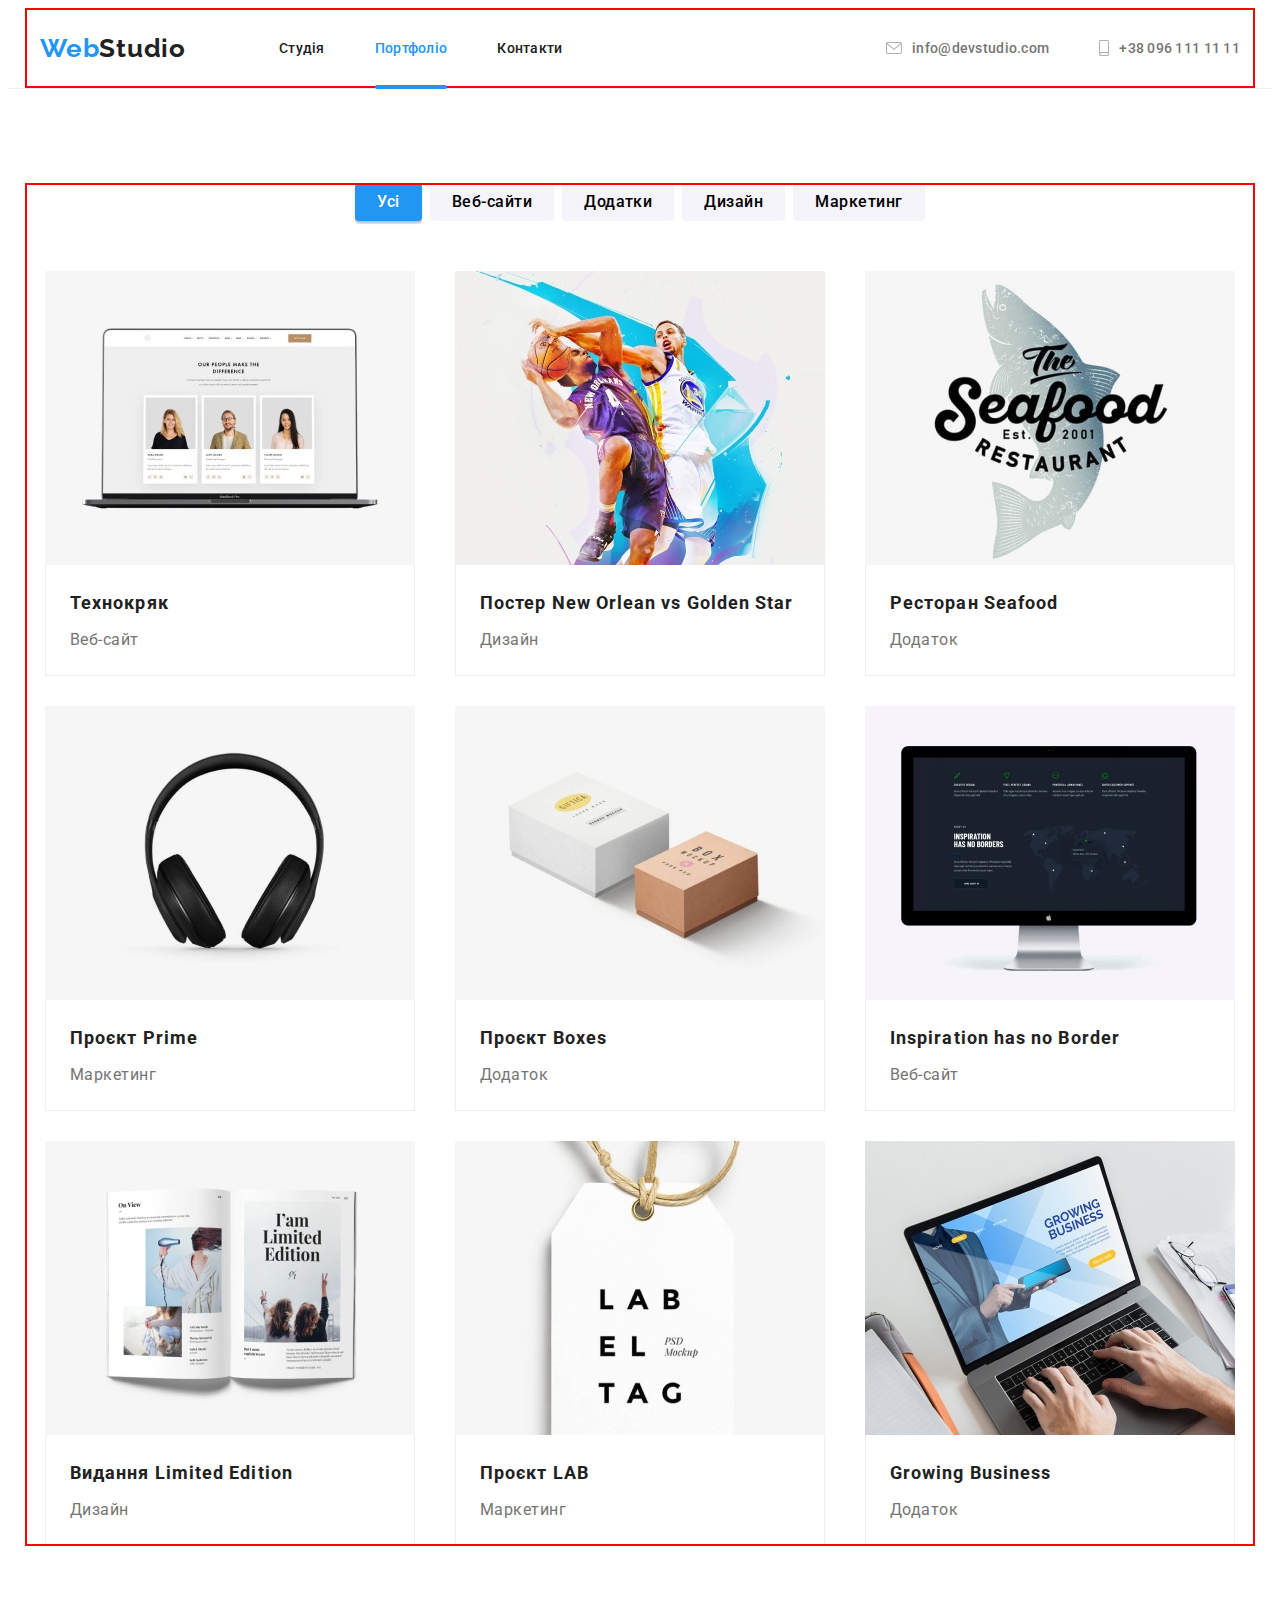
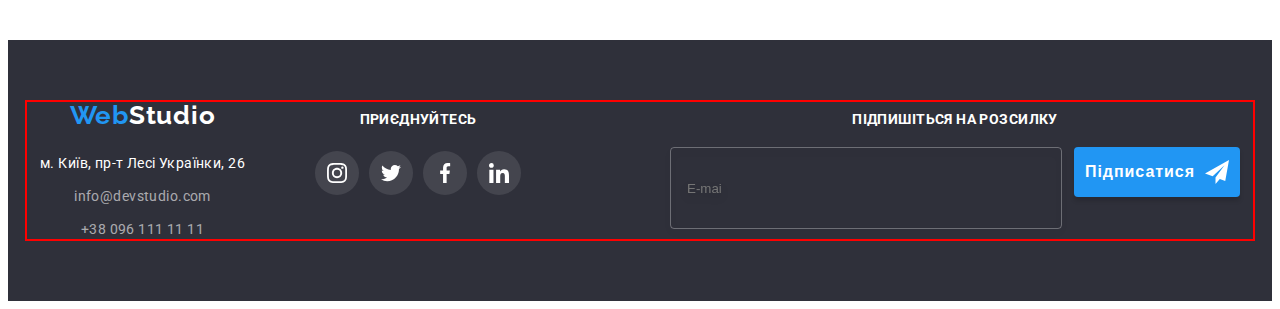
==== commit f5640a12: "fixt tel" ====
--- a/portfolio.html
+++ b/portfolio.html
@@ -146,7 +146,7 @@
                   <h2 class="card__subtitle">
                     Ресторан
                     <span lang="en">Seafood</span>
-                  </htb
+                  </h2>
                   <p class="card__text text">Додаток</p>
                 </div>
               </a>
@@ -398,7 +398,7 @@
         </ul>
         <div class="mobile-menu__group">
           <ul class="mobile-menu__contact list">
-            <li class="mobile-menu__contact-item"><a class="link" href="tel:+38 096 111 11 11">+38 096 111 11 11</a></li>
+            <li class="mobile-menu__contact-item"><a class="link" href="tel:+380961111111">+38 096 111 11 11</a></li>
             <li class="mobile-menu__contact-item"><a class="link" href="mailto:info@devstudio.com">info@devstudio.com</a></li>
           </ul>
           <ul class="mobile-menu__social list">
--- a/css/main.min.css
+++ b/css/main.min.css
@@ -1 +1 @@
-:root{--main-font: Roboto, sans-serif;--secondary-font: Raleway, sans-serif;--main-txt-cl: #212121;--dark-txt-cl: #757575;--ligh-txt-cl: #ffffff;--ligt-txt-cl-60: rgba(255, 255, 255, 0.6);--accent-txt-cl: #2196f3;--main-bg-cl: #ffffff;--dark-bg-cl: #2f303a;--ligt-bg-cl: #f5f4fa;--accent-bg-cl: #2196f3;--icons-bg-dark-cl: rgba(255, 255, 255, 0.1);--icons-cl: #afb1b8;--border-cl: #ececec;--border-card-cl: #eeeeee;--items: 3;--indent: 30px}.visually-hidden{position:absolute;width:1px;height:1px;margin:-1px;border:0;padding:0;white-space:nowrap;-webkit-clip-path:inset(100%);clip-path:inset(100%);clip:rect(0 0 0 0);overflow:hidden}.link{text-decoration:none;color:currentColor}.list{list-style:none}ul{margin:0;padding:0}h1,h2,h3,h4,h5,h6,p{margin:0}img{display:block;max-width:100%;height:auto}.set-flex{display:-webkit-box;display:-ms-flexbox;display:flex;-ms-flex-wrap:wrap;flex-wrap:wrap;gap:var(--indent)}.set-flex-item{-ms-flex-preferred-size:calc((100% - var(--indent)*(var(--items) - 1))/var(--items));flex-basis:calc((100% - var(--indent)*(var(--items) - 1))/var(--items))}body{font-family:var(--main-font);color:var(--main-txt-cl);background-color:var(--main-bg-cl)}.text{font-weight:400;font-size:14px;line-height:1.7142857143;letter-spacing:.03em;color:var(--dark-txt-cl)}.container{max-width:480px;padding-left:15px;padding-right:15px;margin-left:auto;margin-right:auto;outline:2px solid red;outline-offset:-2px}@media screen and (min-width: 768px){.container{max-width:768px}}@media screen and (min-width: 1200px){.container{max-width:1200px}}.header{border-bottom:1px solid var(--border-cl)}.header__container{display:-webkit-box;display:-ms-flexbox;display:flex;-webkit-box-align:center;-ms-flex-align:center;align-items:center}.nav{display:none}@media screen and (min-width: 768px){.nav{display:block;margin-right:auto}}.nav__list{display:-webkit-box;display:-ms-flexbox;display:flex;gap:50px}.nav__item{position:relative}.nav__link{font-weight:500;font-size:14px;line-height:1.1428571429;letter-spacing:.02em;padding-top:32px;padding-bottom:32px;display:block;-webkit-transition-property:color;transition-property:color;-webkit-transition-duration:250ms;transition-duration:250ms;-webkit-transition-timing-function:cubic-bezier(0.4, 0, 0.2, 1);transition-timing-function:cubic-bezier(0.4, 0, 0.2, 1)}.nav__link:focus,.nav__link:hover{color:var(--accent-txt-cl)}.nav__link.current{color:var(--accent-txt-cl)}.nav__link.current::after{display:inline-block;position:absolute;content:" ";width:100%;height:4px;left:0;bottom:-1px;background-color:var(--accent-bg-cl);border-radius:2px}.contacts{display:block}@media screen and (min-width: 1200px){.contacts{display:-webkit-box;display:-ms-flexbox;display:flex;gap:50px}}.contacts__link{display:none}@media screen and (min-width: 768px){.contacts__link{font-weight:500;font-size:14px;line-height:1.1428571429;letter-spacing:.02em;padding-top:5px;padding-bottom:5px;color:var(--dark-txt-cl);fill:var(--icons-cl);display:-webkit-box;display:-ms-flexbox;display:flex;-webkit-box-align:center;-ms-flex-align:center;align-items:center;gap:10px;-webkit-transition-property:color,fill;transition-property:color,fill;-webkit-transition-duration:250ms;transition-duration:250ms;-webkit-transition-timing-function:cubic-bezier(0.4, 0, 0.2, 1);transition-timing-function:cubic-bezier(0.4, 0, 0.2, 1)}.contacts__link:hover,.contacts__link:focus{color:var(--accent-txt-cl);fill:var(--accent-bg-cl)}}@media screen and (min-width: 1200px){.contacts__link{padding-top:32px;padding-bottom:32px}}.hero{max-width:1600px;margin-left:auto;margin-right:auto;background-color:var(--dark-bg-cl);padding-top:118px;padding-bottom:118px;background-image:-webkit-gradient(linear, left top, right top, from(rgba(47, 48, 58, 0.4)), to(rgba(47, 48, 58, 0.4))),url(../img/background/bg-mob-@1x.jpg);background-image:linear-gradient(to right, rgba(47, 48, 58, 0.4), rgba(47, 48, 58, 0.4)),url(../img/background/bg-mob-@1x.jpg);background-position:center;background-repeat:no-repeat;background-size:cover}@media(min-device-pixel-ratio: 2),(-webkit-min-device-pixel-ratio: 2),(min-resolution: 192dpi),(min-resolution: 2dppx){.hero{background-image:-webkit-gradient(linear, left top, right top, from(rgba(47, 48, 58, 0.4)), to(rgba(47, 48, 58, 0.4))),url(../img/background/bg-mob-@2x.jpg);background-image:linear-gradient(to right, rgba(47, 48, 58, 0.4), rgba(47, 48, 58, 0.4)),url(../img/background/bg-mob-@2x.jpg)}}@media screen and (min-width: 481px){.hero{background-image:-webkit-gradient(linear, left top, right top, from(rgba(47, 48, 58, 0.4)), to(rgba(47, 48, 58, 0.4))),url(../img/background/bg-tb-@1x.jpg);background-image:linear-gradient(to right, rgba(47, 48, 58, 0.4), rgba(47, 48, 58, 0.4)),url(../img/background/bg-tb-@1x.jpg)}}@media screen and (min-width: 481px)and (min-device-pixel-ratio: 2),screen and (min-width: 481px)and (-webkit-min-device-pixel-ratio: 2),screen and (min-width: 481px)and (min-resolution: 192dpi),screen and (min-width: 481px)and (min-resolution: 2dppx){.hero{background-image:-webkit-gradient(linear, left top, right top, from(rgba(47, 48, 58, 0.4)), to(rgba(47, 48, 58, 0.4))),url(../img/background/bg-tb-@2x.jpg);background-image:linear-gradient(to right, rgba(47, 48, 58, 0.4), rgba(47, 48, 58, 0.4)),url(../img/background/bg-tb-@2x.jpg)}}@media screen and (min-width: 769px){.hero{background-image:-webkit-gradient(linear, left top, right top, from(rgba(47, 48, 58, 0.4)), to(rgba(47, 48, 58, 0.4))),url(../img/background/bg-ds-@1x.jpg);background-image:linear-gradient(to right, rgba(47, 48, 58, 0.4), rgba(47, 48, 58, 0.4)),url(../img/background/bg-ds-@1x.jpg)}}@media screen and (min-width: 769px)and (min-device-pixel-ratio: 2),screen and (min-width: 769px)and (-webkit-min-device-pixel-ratio: 2),screen and (min-width: 769px)and (min-resolution: 192dpi),screen and (min-width: 769px)and (min-resolution: 2dppx){.hero{background-image:-webkit-gradient(linear, left top, right top, from(rgba(47, 48, 58, 0.4)), to(rgba(47, 48, 58, 0.4))),url(../img/background/bg-ds-@2x.jpg);background-image:linear-gradient(to right, rgba(47, 48, 58, 0.4), rgba(47, 48, 58, 0.4)),url(../img/background/bg-ds-@2x.jpg)}}@media screen and (min-width: 1200px){.hero{padding-top:200px;padding-bottom:200px}}.hero__title{font-weight:900;text-align:center;letter-spacing:.06em;text-transform:uppercase;margin-left:auto;margin-right:auto;color:var(--ligh-txt-cl)}@media screen and (min-width: 480px){.hero__title{font-size:26px;line-height:1.6153846154;width:360px}}@media screen and (min-width: 1200px){.hero__title{width:696px;font-size:44px;line-height:1.5}}.hero__button{font-family:inherit;font-weight:700;font-size:16px;line-height:1.875;display:block;letter-spacing:.06em;width:216px;height:50px;margin-top:30px;margin-left:auto;margin-right:auto;text-align:center;color:var(--ligh-txt-cl);background-color:var(--accent-bg-cl);cursor:pointer;-webkit-box-shadow:0px 4px 4px rgba(0,0,0,.15);box-shadow:0px 4px 4px rgba(0,0,0,.15);border-radius:4px;border:none}.benefits{padding-top:60px;padding-bottom:60px}@media screen and (min-width: 1200px){.benefits{padding-top:94px;padding-bottom:94px}}.benefits__list{--items: 1}@media screen and (min-width: 768px){.benefits__list{--items: 2}}@media screen and (min-width: 1200px){.benefits__list{--items: 4}}.benefits__img{height:120px;display:-webkit-box;display:-ms-flexbox;display:flex;-webkit-box-align:center;-ms-flex-align:center;align-items:center;-webkit-box-pack:center;-ms-flex-pack:center;justify-content:center;background-color:var(--ligt-bg-cl);margin-bottom:30px}.benefits__subtitle{font-weight:700;font-size:14px;line-height:1.1428571429;letter-spacing:.03em;text-transform:uppercase;margin-bottom:10px}.operation{display:none}@media screen and (min-width: 1200px){.operation{display:block;padding-bottom:94px}}.operation__title{font-weight:700;font-size:36px;line-height:1.1666666667;text-align:center;letter-spacing:.03em}.operation__list{margin-top:50px}.operation__item{position:relative}.operation__caption{display:-webkit-box;display:-ms-flexbox;display:flex;-webkit-box-pack:center;-ms-flex-pack:center;justify-content:center;-webkit-box-align:center;-ms-flex-align:center;align-items:center;font-weight:700;font-size:14px;line-height:1.1428571429;text-align:center;letter-spacing:.03em;text-transform:uppercase;color:var(--ligh-txt-cl);background:rgba(47,48,58,.8);width:100%;height:70px;position:absolute;bottom:0;left:0}.team{padding-top:60px;padding-bottom:60px;background-color:var(--ligt-bg-cl)}@media screen and (min-width: 1200px){.team{padding-top:94px;padding-bottom:94px}}.team__title{font-weight:700;font-size:28px;line-height:1.1428571429;text-align:center;letter-spacing:.03em}@media screen and (min-width: 1200px){.team__title{font-size:36px;line-height:1.1666666667}}.team__list{margin-top:30px;--items: 1}@media screen and (min-width: 768px){.team__list{--items: 2}}@media screen and (min-width: 1200px){.team__list{margin-top:50px;--items: 4}}.team__item{background-color:var(--main-bg-cl);-webkit-box-shadow:0px 1px 3px rgba(0,0,0,.12),0px 1px 1px rgba(0,0,0,.14),0px 2px 1px rgba(0,0,0,.2);box-shadow:0px 1px 3px rgba(0,0,0,.12),0px 1px 1px rgba(0,0,0,.14),0px 2px 1px rgba(0,0,0,.2);border-radius:0px 0px 4px 4px}.team__card{padding:30px 32px}@media screen and (min-width: 480px){.team__card{padding:30px 122px 24px 122px}}@media screen and (min-width: 768px){.team__card{padding:30px 74px 24px 74px}}@media screen and (min-width: 1200px){.team__card{padding:30px 32px}}.team__subtitle{font-weight:500;font-size:16px;line-height:1.1875;text-align:center;letter-spacing:.03em}.team__text{font-weight:400;font-size:16px;line-height:1.1875;text-align:center;letter-spacing:.03em;margin-top:10px}.clients{padding-top:60px;padding-bottom:60px}@media screen and (min-width: 1200px){.clients{padding-top:94px;padding-bottom:94px}}.clients__title{font-weight:700;font-size:28px;line-height:1.1428571429;text-align:center;letter-spacing:.03em}@media screen and (min-width: 1200px){.clients__title{font-size:36px;line-height:1.1666666667}}.clients__list{margin-top:30px;--items: 2}@media screen and (min-width: 768px){.clients__list{--items: 3}}@media screen and (min-width: 1200px){.clients__list{margin-top:50px;--items: 6}}.clients__item{height:92px}.clients__link{display:-webkit-box;display:-ms-flexbox;display:flex;-webkit-box-align:center;-ms-flex-align:center;align-items:center;-webkit-box-pack:center;-ms-flex-pack:center;justify-content:center;border:1px solid var(--icons-cl);border-radius:4px;width:100%;height:100%;fill:var(--icons-cl);-webkit-transition-property:border-color,fill;transition-property:border-color,fill;-webkit-transition-duration:250ms;transition-duration:250ms;-webkit-transition-timing-function:cubic-bezier(0.4, 0, 0.2, 1);transition-timing-function:cubic-bezier(0.4, 0, 0.2, 1)}.clients__link:hover,.clients__link:focus{fill:var(--accent-bg-cl);border-color:var(--accent-bg-cl)}.footer{background-color:var(--dark-bg-cl);padding-top:60px;padding-bottom:60px}.footer__group{display:block;margin:0 auto}@media screen and (min-width: 1200px){.footer__group{display:-webkit-box;display:-ms-flexbox;display:flex;-webkit-box-align:baseline;-ms-flex-align:baseline;align-items:baseline}}@media screen and (min-width: 768px){.footer__only-tablet-group{display:-webkit-box;display:-ms-flexbox;display:flex;-webkit-box-align:baseline;-ms-flex-align:baseline;align-items:baseline}}.footer__contacts{text-align:center}@media screen and (min-width: 768px){.footer__contacts{margin-left:61px}}@media screen and (min-width: 1200px){.footer__contacts{margin-left:0;margin-right:70px}}.footer__social{width:206px;margin:60px auto 0 auto;text-align:center}@media screen and (min-width: 768px){.footer__social{margin:0 74px 0 auto}}@media screen and (min-width: 1200px){.footer__social{margin-right:0}}.footer__text{font-weight:700;text-transform:uppercase;color:var(--ligh-txt-cl)}.register-form__title{display:block;-webkit-box-align:center;-ms-flex-align:center;align-items:center;margin-bottom:12px;font-style:normal;font-weight:700;font-size:20px;line-height:1.15;text-align:center;letter-spacing:.03em;color:var(--main-txt-cl)}.register-form__group{margin-bottom:20px}.register-form__field{display:block;position:relative}.register-form__field:not(:last-child){margin-bottom:10px}.register-form__label{display:block;font-style:normal;font-size:12px;line-height:1.1666666667;letter-spacing:.01em;margin-bottom:4px;color:#757575}.register-form__input{width:100%;height:40px;border:1px solid rgba(33,33,33,.2);border-radius:5px;font-size:24px;padding-left:42px;padding-right:42px;outline:rgba(0,0,0,0);-webkit-transition:border-color;transition:border-color;-webkit-transition-duration:250ms;transition-duration:250ms}.register-form__input:focus{border-color:var(--accent-bg-cl)}.register-form__icon{position:absolute;bottom:11px;left:12px;-webkit-transition:fill;transition:fill;-webkit-transition-duration:250ms;transition-duration:250ms}.register-form__input:focus+.register-form__icon{fill:var(--accent-bg-cl)}.register-form__massage{display:block;resize:none;width:100%;height:120px;border:1px solid rgba(33,33,33,.2);border-radius:5px;padding:12px 16px;outline:rgba(0,0,0,0);-webkit-transition:border-color;transition:border-color;-webkit-transition-duration:250ms;transition-duration:250ms}.register-form__massage:focus{border-color:var(--accent-bg-cl)}.register-form__massage::-webkit-input-placeholder{font-style:normal;font-weight:400;font-size:12px;line-height:1.1666666667;letter-spacing:.01em;color:rgba(117,117,117,.5)}.register-form__massage::-moz-placeholder{font-style:normal;font-weight:400;font-size:12px;line-height:1.1666666667;letter-spacing:.01em;color:rgba(117,117,117,.5)}.register-form__massage:-ms-input-placeholder{font-style:normal;font-weight:400;font-size:12px;line-height:1.1666666667;letter-spacing:.01em;color:rgba(117,117,117,.5)}.register-form__massage::-ms-input-placeholder{font-style:normal;font-weight:400;font-size:12px;line-height:1.1666666667;letter-spacing:.01em;color:rgba(117,117,117,.5)}.register-form__massage::placeholder{font-style:normal;font-weight:400;font-size:12px;line-height:1.1666666667;letter-spacing:.01em;color:rgba(117,117,117,.5)}.register-form__agreement{position:relative;display:-webkit-box;display:-ms-flexbox;display:flex;-webkit-box-align:center;-ms-flex-align:center;align-items:center;-webkit-box-pack:center;-ms-flex-pack:center;justify-content:center;margin-bottom:30px;gap:7px}.icon-check{opacity:0;-webkit-transition:opacity;transition:opacity;-webkit-transition-duration:250ms;transition-duration:250ms}.checkbox:checked+.register-form__agreement-icon .icon-check{opacity:1}.icon-uncheck{opacity:1;-webkit-transition:opacity,fill;transition:opacity,fill;-webkit-transition-duration:250ms;transition-duration:250ms}.checkbox:checked+.register-form__agreement-icon .icon-uncheck{opacity:0}.checkbox:focus+.register-form__agreement-icon .icon-uncheck{fill:var(--accent-bg-cl)}.checkbox:hover+.register-form__agreement-icon .icon-uncheck{fill:var(--accent-bg-cl)}.register-form__desc{-webkit-user-select:none;-moz-user-select:none;-ms-user-select:none;user-select:none;font-style:normal;font-weight:400;font-size:12px;line-height:1.1666666667;letter-spacing:.03em;color:var(--dark-txt-cl)}@media screen and (min-width: 1200px){.register-form__desc{font-size:14px;line-height:1.7142857143}}.register-form__link{color:var(--accent-txt-cl)}.newsletter-form{margin-top:60px;text-align:center}@media screen and (min-width: 768px){.newsletter-form{width:450px;margin-left:auto;margin-right:auto}}@media screen and (min-width: 1200px){.newsletter-form{width:570px;height:86px;margin-top:0;margin-right:0}}.newsletter-form__title{display:block;font-weight:700;font-size:14px;line-height:1.1428571429;letter-spacing:.03em;text-transform:uppercase;color:var(--ligh-txt-cl)}.newsletter-form__form{display:block;margin-top:20px}@media screen and (min-width: 1200px){.newsletter-form__form{display:-webkit-box;display:-ms-flexbox;display:flex}}.newsletter-form__input{display:block;width:100%;height:50px;padding:15px 16px;color:var(--ligh-txt-cl);background-color:inherit;border:1px solid rgba(255,255,255,.3);-webkit-filter:drop-shadow(0px 4px 4px rgba(0, 0, 0, 0.15));filter:drop-shadow(0px 4px 4px rgba(0, 0, 0, 0.15));border-radius:4px;outline:rgba(0,0,0,0);-webkit-transition:border-color;transition:border-color;-webkit-transition-duration:250ms;transition-duration:250ms}@media screen and (min-width: 1200px){.newsletter-form__input{width:358px;margin-right:12px}}.newsletter-form__input:focus{border-color:var(--accent-bg-cl)}.portfolio{padding-top:60px;padding-bottom:60px}@media screen and (min-width: 1200px){.portfolio{padding-top:94px;padding-bottom:94px}}.mobile-menu{display:-webkit-box;display:-ms-flexbox;display:flex;-webkit-box-orient:vertical;-webkit-box-direction:normal;-ms-flex-direction:column;flex-direction:column;-webkit-box-pack:justify;-ms-flex-pack:justify;justify-content:space-between;position:absolute;top:0;right:0;width:100%;height:100%;padding:48px 40px;background-color:var(--main-bg-cl)}@media screen and (min-width: 480px){.mobile-menu{width:480px}}@media screen and (max-width: 350px){.mobile-menu{padding-right:15px}}.mobile-menu__button-open{border:none;background-color:rgba(0,0,0,0);cursor:pointer;padding:0;-webkit-transition:fill;transition:fill;-webkit-transition-duration:250ms;transition-duration:250ms}.mobile-menu__button-open:hover,.mobile-menu__button-open:focus{fill:var(--accent-bg-cl)}@media screen and (min-width: 768px){.mobile-menu__button-open{display:none}}.mobile-menu__button-close{position:absolute;top:10px;right:15px;width:40px;height:40px;padding:0;border:none;background-color:rgba(0,0,0,0);cursor:pointer;-webkit-transition:fill;transition:fill;-webkit-transition-duration:250ms;transition-duration:250ms}.mobile-menu__button-close:hover,.mobile-menu__button-close:focus{fill:var(--accent-bg-cl)}.mobile-menu__nav{font-weight:500;font-size:40px;line-height:1.175;letter-spacing:.02em}.mobile-menu__nav-item:not(:last-child){margin-bottom:32px}.mobile-menu__nav-item:hover,.mobile-menu__nav-item:focus{color:var(--accent-bg-cl)}.mobile-menu__nav-item.current{color:var(--accent-bg-cl)}.mobile-menu__contact{margin-bottom:64px;font-family:"Roboto";font-style:normal;font-weight:500;font-size:24px;line-height:1.1666666667;letter-spacing:.02em;color:var(--dark-txt-cl)}.mobile-menu__contact-item{-webkit-transition:color,font-size,line-height;transition:color,font-size,line-height;-webkit-transition-duration:250ms;transition-duration:250ms}.mobile-menu__contact-item:not(:last-child){margin-bottom:32px}.mobile-menu__contact-item:hover,.mobile-menu__contact-item:focus{color:var(--accent-bg-cl)}@media screen and (min-width: 480px){.mobile-menu__contact-item:hover,.mobile-menu__contact-item:focus{font-size:34px;line-height:1.1764705882}}.mobile-menu__social{display:-webkit-box;display:-ms-flexbox;display:flex;-ms-flex-wrap:wrap;flex-wrap:wrap;color:var(--accent-bg-cl)}.mobile-menu__social-item{font-weight:500;font-size:18px;line-height:1.2222222222;letter-spacing:.02em}.mobile-menu__social-item:not(:last-child){padding-right:10px;border-right:1px solid rgba(33,33,33,.2)}.mobile-menu__social-item:not(:first-child){padding-left:10px}@media screen and (max-width: 445px){.mobile-menu__social-item{font-size:12px}}.logo{font-family:var(--secondary-font);font-weight:700;font-size:24px;line-height:.8571428571;letter-spacing:.03em;margin-right:auto;padding:16px 0}@media screen and (min-width: 1200px){.logo{margin-right:93px;padding:24px 0;font-size:26px;line-height:1.1923076923}}.logo__first-part{color:var(--accent-bg-cl)}.logo--light{color:var(--ligh-txt-cl);margin-right:0;padding:0}.social-icon{margin-top:16px;width:206px;height:44px;--items: 4;--indent: 10px;margin-left:auto;margin-right:auto}.social-icon--down{margin-top:20px}.social-icon__link{display:-webkit-box;display:-ms-flexbox;display:flex;-webkit-box-align:center;-ms-flex-align:center;align-items:center;-webkit-box-pack:center;-ms-flex-pack:center;justify-content:center;width:100%;height:100%;border-radius:50%;fill:var(--icons-cl);-webkit-transition-property:background-color,fill;transition-property:background-color,fill;-webkit-transition-duration:250ms;transition-duration:250ms;-webkit-transition-timing-function:cubic-bezier(0.4, 0, 0.2, 1);transition-timing-function:cubic-bezier(0.4, 0, 0.2, 1)}.social-icon__link:hover,.social-icon__link:focus{background-color:var(--accent-bg-cl);fill:var(--main-bg-cl)}.social-icon__link--down{background-color:var(--icons-bg-dark-cl);fill:var(--ligh-txt-cl);-webkit-transition-property:background-color;transition-property:background-color;-webkit-transition-duration:250ms;transition-duration:250ms;-webkit-transition-timing-function:cubic-bezier(0.4, 0, 0.2, 1);transition-timing-function:cubic-bezier(0.4, 0, 0.2, 1)}.address{font-style:normal;margin-top:20px}.address__item{margin-top:9px}.address__text{font-weight:400;font-size:14px;line-height:1.7142857143;letter-spacing:.03em;color:var(--ligh-txt-cl)}.address__link{font-weight:400;font-size:14px;line-height:1.7142857143;letter-spacing:.03em;color:var(--ligt-txt-cl-60);-webkit-transition-property:color;transition-property:color;-webkit-transition-duration:250ms;transition-duration:250ms;-webkit-transition-timing-function:cubic-bezier(0.4, 0, 0.2, 1);transition-timing-function:cubic-bezier(0.4, 0, 0.2, 1)}.address__link:hover,.address__link:focus{color:var(--accent-txt-cl)}.backdrop{position:fixed;top:0;left:0;width:100%;height:100%;background-color:rgba(0,0,0,.2);-webkit-transition-property:opacity,visibility;transition-property:opacity,visibility;-webkit-transition-duration:500ms;transition-duration:500ms}.backdrop.is-hidden{opacity:0;pointer-events:none;visibility:hidden}.modal{width:100%;height:auto;background-color:var(--main-bg-cl);-webkit-box-shadow:0px 1px 3px rgba(0,0,0,.12),0px 1px 1px rgba(0,0,0,.14),0px 2px 1px rgba(0,0,0,.2);box-shadow:0px 1px 3px rgba(0,0,0,.12),0px 1px 1px rgba(0,0,0,.14),0px 2px 1px rgba(0,0,0,.2);border-radius:4px;position:absolute;top:50%;left:50%;-webkit-transform:translate(-50%, -50%);transform:translate(-50%, -50%);padding:40px 40px}@media screen and (min-width: 480px){.modal{width:450px}}@media screen and (min-width: 1200px){.modal{width:528px}}.modal__button{position:absolute;top:8px;right:8px;width:30px;height:30px;cursor:pointer;border:1px solid rgba(0,0,0,.1);border-radius:50%;padding:0;background-color:var(--main-bg-cl);display:-webkit-box;display:-ms-flexbox;display:flex;-webkit-box-align:center;-ms-flex-align:center;align-items:center;-webkit-box-pack:center;-ms-flex-pack:center;justify-content:center}.modal__button:focus,.modal__button:hover{fill:var(--accent-bg-cl)}.form-button{display:-webkit-box;display:-ms-flexbox;display:flex;-webkit-box-align:center;-ms-flex-align:center;align-items:center;-webkit-box-pack:center;-ms-flex-pack:center;justify-content:center;cursor:pointer;font-weight:700;font-size:16px;line-height:1.875;letter-spacing:.06em;color:var(--ligh-txt-cl);margin:0 auto;width:200px;height:50px;border-color:rgba(0,0,0,0);background-color:var(--accent-bg-cl);-webkit-box-shadow:0px 4px 4px rgba(0,0,0,.15);box-shadow:0px 4px 4px rgba(0,0,0,.15);border-radius:4px;-webkit-transition:background-color;transition:background-color;-webkit-transition-duration:250ms;transition-duration:250ms}.form-button:hover,.form-button:focus{background-color:#188ce8}.form-button--footer{margin:20px auto 0}@media screen and (min-width: 1200px){.form-button--footer{margin:0;gap:10px}}.card{display:-webkit-box;display:-ms-flexbox;display:flex;-webkit-box-pack:center;-ms-flex-pack:center;justify-content:center}.card__thumb{position:relative;overflow:hidden}.card__overlay{display:-webkit-box;display:-ms-flexbox;display:flex;-webkit-box-align:center;-ms-flex-align:center;align-items:center;-webkit-box-pack:center;-ms-flex-pack:center;justify-content:center;position:absolute;padding:0 24px;top:0;left:0;-webkit-transform:translateY(101%);transform:translateY(101%);background:rgba(33,150,243,.9);width:100%;height:100%;-webkit-transition-duration:250ms;transition-duration:250ms}.card__overlay-text{color:var(--ligh-txt-cl);font-size:18px;line-height:1.5555555556;letter-spacing:.03em}.card__link{display:-webkit-box;display:-ms-flexbox;display:flex;-webkit-box-orient:vertical;-webkit-box-direction:normal;-ms-flex-direction:column;flex-direction:column;-webkit-transition-property:-webkit-box-shadow;transition-property:-webkit-box-shadow;transition-property:box-shadow;transition-property:box-shadow, -webkit-box-shadow;-webkit-transition-duration:250ms;transition-duration:250ms;-webkit-transition-timing-function:cubic-bezier(0.4, 0, 0.2, 1);transition-timing-function:cubic-bezier(0.4, 0, 0.2, 1)}.card__link:hover,.card__link:focus{-webkit-box-shadow:0px 1px 1px rgba(0,0,0,.12),0px 4px 4px rgba(0,0,0,.06),1px 4px 6px rgba(0,0,0,.16);box-shadow:0px 1px 1px rgba(0,0,0,.12),0px 4px 4px rgba(0,0,0,.06),1px 4px 6px rgba(0,0,0,.16)}.card__link:hover .card__overlay,.card__link:focus .card__overlay{-webkit-transform:translateY(0);transform:translateY(0)}.portfolio__list{margin-top:40px;--items: 1}@media screen and (min-width: 768px){.portfolio__list{margin-top:30px;--items: 2}}@media screen and (min-width: 1200px){.portfolio__list{margin-top:50px;--items: 3}}.card__title{-webkit-box-flex:1;-ms-flex-positive:1;flex-grow:1;border:1px solid var(--border-card-cl);border-top:none;padding:20px 24px}.card__subtitle{font-weight:700;font-size:18px;line-height:2;letter-spacing:.06em}.card__text{font-weight:400;font-size:16px;line-height:1.875;letter-spacing:.03em;color:var(--dark-txt-cl);margin-top:4px}.filter{display:-webkit-box;display:-ms-flexbox;display:flex;-ms-flex-wrap:wrap;flex-wrap:wrap;gap:8px}@media screen and (min-width: 768px){.filter{-webkit-box-pack:center;-ms-flex-pack:center;justify-content:center}}.filter__item:nth-child(3){margin-right:30px}@media screen and (min-width: 768px){.filter__item:nth-child(3){margin-right:0}}.filter__button{font-weight:500;font-size:16px;line-height:1.625;text-align:center;letter-spacing:.03em;background:var(--ligt-bg-cl);border-radius:4px;border:none;font-family:inherit;cursor:pointer;padding:6px 22px;-webkit-transition-property:background-color,color,-webkit-box-shadow;transition-property:background-color,color,-webkit-box-shadow;transition-property:background-color,color,box-shadow;transition-property:background-color,color,box-shadow,-webkit-box-shadow;-webkit-transition-duration:250ms;transition-duration:250ms;-webkit-transition-timing-function:cubic-bezier(0.4, 0, 0.2, 1);transition-timing-function:cubic-bezier(0.4, 0, 0.2, 1)}.filter__button.active,.filter__button:hover,.filter__button:focus{background-color:var(--accent-bg-cl);color:var(--ligh-txt-cl);-webkit-box-shadow:0px 3px 1px rgba(0,0,0,.1),0px 1px 2px rgba(0,0,0,.08),0px 2px 2px rgba(0,0,0,.12);box-shadow:0px 3px 1px rgba(0,0,0,.1),0px 1px 2px rgba(0,0,0,.08),0px 2px 2px rgba(0,0,0,.12)}/*# sourceMappingURL=main.min.css.map */+:root{--main-font: Roboto, sans-serif;--secondary-font: Raleway, sans-serif;--main-txt-cl: #212121;--dark-txt-cl: #757575;--ligh-txt-cl: #ffffff;--ligt-txt-cl-60: rgba(255, 255, 255, 0.6);--accent-txt-cl: #2196f3;--main-bg-cl: #ffffff;--dark-bg-cl: #2f303a;--ligt-bg-cl: #f5f4fa;--accent-bg-cl: #2196f3;--icons-bg-dark-cl: rgba(255, 255, 255, 0.1);--icons-cl: #afb1b8;--border-cl: #ececec;--border-card-cl: #eeeeee;--items: 3;--indent: 30px}.visually-hidden{position:absolute;width:1px;height:1px;margin:-1px;border:0;padding:0;white-space:nowrap;-webkit-clip-path:inset(100%);clip-path:inset(100%);clip:rect(0 0 0 0);overflow:hidden}.link{text-decoration:none;color:currentColor}.list{list-style:none}ul{margin:0;padding:0}h1,h2,h3,h4,h5,h6,p{margin:0}img{display:block;max-width:100%;height:auto}.set-flex{display:-webkit-box;display:-ms-flexbox;display:flex;-ms-flex-wrap:wrap;flex-wrap:wrap;gap:var(--indent)}.set-flex-item{-ms-flex-preferred-size:calc((100% - var(--indent)*(var(--items) - 1))/var(--items));flex-basis:calc((100% - var(--indent)*(var(--items) - 1))/var(--items))}body{font-family:var(--main-font);color:var(--main-txt-cl);background-color:var(--main-bg-cl)}.text{font-weight:400;font-size:14px;line-height:1.7142857143;letter-spacing:.03em;color:var(--dark-txt-cl)}.container{max-width:480px;padding-left:15px;padding-right:15px;margin-left:auto;margin-right:auto;outline:2px solid red;outline-offset:-2px}@media screen and (min-width: 768px){.container{max-width:768px}}@media screen and (min-width: 1200px){.container{max-width:1200px}}.header{border-bottom:1px solid var(--border-cl)}.header__container{display:-webkit-box;display:-ms-flexbox;display:flex;-webkit-box-align:center;-ms-flex-align:center;align-items:center}.nav{display:none}@media screen and (min-width: 768px){.nav{display:block;margin-right:auto}}.nav__list{display:-webkit-box;display:-ms-flexbox;display:flex;gap:50px}.nav__item{position:relative}.nav__link{font-weight:500;font-size:14px;line-height:1.1428571429;letter-spacing:.02em;padding-top:32px;padding-bottom:32px;display:block;-webkit-transition-property:color;transition-property:color;-webkit-transition-duration:250ms;transition-duration:250ms;-webkit-transition-timing-function:cubic-bezier(0.4, 0, 0.2, 1);transition-timing-function:cubic-bezier(0.4, 0, 0.2, 1)}.nav__link:focus,.nav__link:hover{color:var(--accent-txt-cl)}.nav__link.current{color:var(--accent-txt-cl)}.nav__link.current::after{display:inline-block;position:absolute;content:" ";width:100%;height:4px;left:0;bottom:-1px;background-color:var(--accent-bg-cl);border-radius:2px}.contacts{display:block}@media screen and (min-width: 1200px){.contacts{display:-webkit-box;display:-ms-flexbox;display:flex;gap:50px}}.contacts__link{display:none}@media screen and (min-width: 768px){.contacts__link{font-weight:500;font-size:14px;line-height:1.1428571429;letter-spacing:.02em;padding-top:5px;padding-bottom:5px;color:var(--dark-txt-cl);fill:var(--icons-cl);display:-webkit-box;display:-ms-flexbox;display:flex;-webkit-box-align:center;-ms-flex-align:center;align-items:center;gap:10px;-webkit-transition-property:color,fill;transition-property:color,fill;-webkit-transition-duration:250ms;transition-duration:250ms;-webkit-transition-timing-function:cubic-bezier(0.4, 0, 0.2, 1);transition-timing-function:cubic-bezier(0.4, 0, 0.2, 1)}.contacts__link:hover,.contacts__link:focus{color:var(--accent-txt-cl);fill:var(--accent-bg-cl)}}@media screen and (min-width: 1200px){.contacts__link{padding-top:32px;padding-bottom:32px}}.hero{max-width:1600px;margin-left:auto;margin-right:auto;background-color:var(--dark-bg-cl);padding-top:118px;padding-bottom:118px;background-image:-webkit-gradient(linear, left top, right top, from(rgba(47, 48, 58, 0.4)), to(rgba(47, 48, 58, 0.4))),url(../img/background/bg-mob-@1x.jpg);background-image:linear-gradient(to right, rgba(47, 48, 58, 0.4), rgba(47, 48, 58, 0.4)),url(../img/background/bg-mob-@1x.jpg);background-position:center;background-repeat:no-repeat;background-size:cover}@media(min-device-pixel-ratio: 2),(-webkit-min-device-pixel-ratio: 2),(min-resolution: 192dpi),(min-resolution: 2dppx){.hero{background-image:-webkit-gradient(linear, left top, right top, from(rgba(47, 48, 58, 0.4)), to(rgba(47, 48, 58, 0.4))),url(../img/background/bg-mob-@2x.jpg);background-image:linear-gradient(to right, rgba(47, 48, 58, 0.4), rgba(47, 48, 58, 0.4)),url(../img/background/bg-mob-@2x.jpg)}}@media screen and (min-width: 481px){.hero{background-image:-webkit-gradient(linear, left top, right top, from(rgba(47, 48, 58, 0.4)), to(rgba(47, 48, 58, 0.4))),url(../img/background/bg-tb-@1x.jpg);background-image:linear-gradient(to right, rgba(47, 48, 58, 0.4), rgba(47, 48, 58, 0.4)),url(../img/background/bg-tb-@1x.jpg)}}@media screen and (min-width: 481px)and (min-device-pixel-ratio: 2),screen and (min-width: 481px)and (-webkit-min-device-pixel-ratio: 2),screen and (min-width: 481px)and (min-resolution: 192dpi),screen and (min-width: 481px)and (min-resolution: 2dppx){.hero{background-image:-webkit-gradient(linear, left top, right top, from(rgba(47, 48, 58, 0.4)), to(rgba(47, 48, 58, 0.4))),url(../img/background/bg-tb-@2x.jpg);background-image:linear-gradient(to right, rgba(47, 48, 58, 0.4), rgba(47, 48, 58, 0.4)),url(../img/background/bg-tb-@2x.jpg)}}@media screen and (min-width: 769px){.hero{background-image:-webkit-gradient(linear, left top, right top, from(rgba(47, 48, 58, 0.4)), to(rgba(47, 48, 58, 0.4))),url(../img/background/bg-ds-@1x.jpg);background-image:linear-gradient(to right, rgba(47, 48, 58, 0.4), rgba(47, 48, 58, 0.4)),url(../img/background/bg-ds-@1x.jpg)}}@media screen and (min-width: 769px)and (min-device-pixel-ratio: 2),screen and (min-width: 769px)and (-webkit-min-device-pixel-ratio: 2),screen and (min-width: 769px)and (min-resolution: 192dpi),screen and (min-width: 769px)and (min-resolution: 2dppx){.hero{background-image:-webkit-gradient(linear, left top, right top, from(rgba(47, 48, 58, 0.4)), to(rgba(47, 48, 58, 0.4))),url(../img/background/bg-ds-@2x.jpg);background-image:linear-gradient(to right, rgba(47, 48, 58, 0.4), rgba(47, 48, 58, 0.4)),url(../img/background/bg-ds-@2x.jpg)}}@media screen and (min-width: 1200px){.hero{padding-top:200px;padding-bottom:200px}}.hero__title{font-weight:900;text-align:center;letter-spacing:.06em;text-transform:uppercase;margin-left:auto;margin-right:auto;color:var(--ligh-txt-cl)}@media screen and (min-width: 480px){.hero__title{font-size:26px;line-height:1.6153846154;width:360px}}@media screen and (min-width: 1200px){.hero__title{width:696px;font-size:44px;line-height:1.5}}.hero__button{font-family:inherit;font-weight:700;font-size:16px;line-height:1.875;display:block;letter-spacing:.06em;width:216px;height:50px;margin-top:30px;margin-left:auto;margin-right:auto;text-align:center;color:var(--ligh-txt-cl);background-color:var(--accent-bg-cl);cursor:pointer;-webkit-box-shadow:0px 4px 4px rgba(0,0,0,.15);box-shadow:0px 4px 4px rgba(0,0,0,.15);border-radius:4px;border:none}.benefits{padding-top:60px;padding-bottom:60px}@media screen and (min-width: 1200px){.benefits{padding-top:94px;padding-bottom:94px}}.benefits__list{--items: 1}@media screen and (min-width: 768px){.benefits__list{--items: 2}}@media screen and (min-width: 1200px){.benefits__list{--items: 4}}.benefits__img{height:120px;display:-webkit-box;display:-ms-flexbox;display:flex;-webkit-box-align:center;-ms-flex-align:center;align-items:center;-webkit-box-pack:center;-ms-flex-pack:center;justify-content:center;background-color:var(--ligt-bg-cl);margin-bottom:30px}.benefits__subtitle{font-weight:700;font-size:14px;line-height:1.1428571429;letter-spacing:.03em;text-transform:uppercase;margin-bottom:10px}.operation{display:none}@media screen and (min-width: 1200px){.operation{display:block;padding-bottom:94px}}.operation__title{font-weight:700;font-size:36px;line-height:1.1666666667;text-align:center;letter-spacing:.03em}.operation__list{margin-top:50px}.operation__item{position:relative}.operation__caption{display:-webkit-box;display:-ms-flexbox;display:flex;-webkit-box-pack:center;-ms-flex-pack:center;justify-content:center;-webkit-box-align:center;-ms-flex-align:center;align-items:center;font-weight:700;font-size:14px;line-height:1.1428571429;text-align:center;letter-spacing:.03em;text-transform:uppercase;color:var(--ligh-txt-cl);background:rgba(47,48,58,.8);width:100%;height:70px;position:absolute;bottom:0;left:0}.team{padding-top:60px;padding-bottom:60px;background-color:var(--ligt-bg-cl)}@media screen and (min-width: 1200px){.team{padding-top:94px;padding-bottom:94px}}.team__title{font-weight:700;font-size:28px;line-height:1.1428571429;text-align:center;letter-spacing:.03em}@media screen and (min-width: 1200px){.team__title{font-size:36px;line-height:1.1666666667}}.team__list{margin-top:30px;--items: 1}@media screen and (min-width: 768px){.team__list{--items: 2}}@media screen and (min-width: 1200px){.team__list{margin-top:50px;--items: 4}}.team__item{background-color:var(--main-bg-cl);-webkit-box-shadow:0px 1px 3px rgba(0,0,0,.12),0px 1px 1px rgba(0,0,0,.14),0px 2px 1px rgba(0,0,0,.2);box-shadow:0px 1px 3px rgba(0,0,0,.12),0px 1px 1px rgba(0,0,0,.14),0px 2px 1px rgba(0,0,0,.2);border-radius:0px 0px 4px 4px}.team__card{padding:30px 32px}@media screen and (min-width: 480px){.team__card{padding:30px 122px 24px 122px}}@media screen and (min-width: 768px){.team__card{padding:30px 74px 24px 74px}}@media screen and (min-width: 1200px){.team__card{padding:30px 32px}}.team__subtitle{font-weight:500;font-size:16px;line-height:1.1875;text-align:center;letter-spacing:.03em}.team__text{font-weight:400;font-size:16px;line-height:1.1875;text-align:center;letter-spacing:.03em;margin-top:10px}.clients{padding-top:60px;padding-bottom:60px}@media screen and (min-width: 1200px){.clients{padding-top:94px;padding-bottom:94px}}.clients__title{font-weight:700;font-size:28px;line-height:1.1428571429;text-align:center;letter-spacing:.03em}@media screen and (min-width: 1200px){.clients__title{font-size:36px;line-height:1.1666666667}}.clients__list{margin-top:30px;--items: 2}@media screen and (min-width: 768px){.clients__list{--items: 3}}@media screen and (min-width: 1200px){.clients__list{margin-top:50px;--items: 6}}.clients__item{height:92px}.clients__link{display:-webkit-box;display:-ms-flexbox;display:flex;-webkit-box-align:center;-ms-flex-align:center;align-items:center;-webkit-box-pack:center;-ms-flex-pack:center;justify-content:center;border:1px solid var(--icons-cl);border-radius:4px;width:100%;height:100%;fill:var(--icons-cl);-webkit-transition-property:border-color,fill;transition-property:border-color,fill;-webkit-transition-duration:250ms;transition-duration:250ms;-webkit-transition-timing-function:cubic-bezier(0.4, 0, 0.2, 1);transition-timing-function:cubic-bezier(0.4, 0, 0.2, 1)}.clients__link:hover,.clients__link:focus{fill:var(--accent-bg-cl);border-color:var(--accent-bg-cl)}.footer{background-color:var(--dark-bg-cl);padding-top:60px;padding-bottom:60px}.footer__group{display:block;margin:0 auto}@media screen and (min-width: 1200px){.footer__group{display:-webkit-box;display:-ms-flexbox;display:flex;-webkit-box-align:baseline;-ms-flex-align:baseline;align-items:baseline}}@media screen and (min-width: 768px){.footer__only-tablet-group{display:-webkit-box;display:-ms-flexbox;display:flex;-webkit-box-align:baseline;-ms-flex-align:baseline;align-items:baseline}}.footer__contacts{text-align:center}@media screen and (min-width: 768px){.footer__contacts{margin-left:61px}}@media screen and (min-width: 1200px){.footer__contacts{margin-left:0;margin-right:70px}}.footer__social{width:206px;margin:60px auto 0 auto;text-align:center}@media screen and (min-width: 768px){.footer__social{margin:0 74px 0 auto}}@media screen and (min-width: 1200px){.footer__social{margin-right:0}}.footer__text{font-weight:700;text-transform:uppercase;color:var(--ligh-txt-cl)}.register-form__title{display:block;-webkit-box-align:center;-ms-flex-align:center;align-items:center;margin-bottom:12px;font-style:normal;font-weight:700;font-size:20px;line-height:1.15;text-align:center;letter-spacing:.03em;color:var(--main-txt-cl)}.register-form__group{margin-bottom:20px}.register-form__field{display:block;position:relative}.register-form__field:not(:last-child){margin-bottom:10px}.register-form__label{display:block;font-style:normal;font-size:12px;line-height:1.1666666667;letter-spacing:.01em;margin-bottom:4px;color:#757575}.register-form__input{width:100%;height:40px;border:1px solid rgba(33,33,33,.2);border-radius:5px;font-size:24px;padding-left:42px;padding-right:42px;outline:rgba(0,0,0,0);-webkit-transition:border-color;transition:border-color;-webkit-transition-duration:250ms;transition-duration:250ms}.register-form__input:focus{border-color:var(--accent-bg-cl)}.register-form__icon{position:absolute;bottom:11px;left:12px;-webkit-transition:fill;transition:fill;-webkit-transition-duration:250ms;transition-duration:250ms}.register-form__input:focus+.register-form__icon{fill:var(--accent-bg-cl)}.register-form__massage{display:block;resize:none;width:100%;height:120px;border:1px solid rgba(33,33,33,.2);border-radius:5px;padding:12px 16px;outline:rgba(0,0,0,0);-webkit-transition:border-color;transition:border-color;-webkit-transition-duration:250ms;transition-duration:250ms}.register-form__massage:focus{border-color:var(--accent-bg-cl)}.register-form__massage::-webkit-input-placeholder{font-style:normal;font-weight:400;font-size:12px;line-height:1.1666666667;letter-spacing:.01em;color:rgba(117,117,117,.5)}.register-form__massage::-moz-placeholder{font-style:normal;font-weight:400;font-size:12px;line-height:1.1666666667;letter-spacing:.01em;color:rgba(117,117,117,.5)}.register-form__massage:-ms-input-placeholder{font-style:normal;font-weight:400;font-size:12px;line-height:1.1666666667;letter-spacing:.01em;color:rgba(117,117,117,.5)}.register-form__massage::-ms-input-placeholder{font-style:normal;font-weight:400;font-size:12px;line-height:1.1666666667;letter-spacing:.01em;color:rgba(117,117,117,.5)}.register-form__massage::placeholder{font-style:normal;font-weight:400;font-size:12px;line-height:1.1666666667;letter-spacing:.01em;color:rgba(117,117,117,.5)}.register-form__agreement{position:relative;display:-webkit-box;display:-ms-flexbox;display:flex;-webkit-box-align:center;-ms-flex-align:center;align-items:center;-webkit-box-pack:center;-ms-flex-pack:center;justify-content:center;margin-bottom:30px;gap:7px}.icon-check{opacity:0;-webkit-transition:opacity;transition:opacity;-webkit-transition-duration:250ms;transition-duration:250ms}.checkbox:checked+.register-form__agreement-icon .icon-check{opacity:1}.icon-uncheck{opacity:1;-webkit-transition:opacity,fill;transition:opacity,fill;-webkit-transition-duration:250ms;transition-duration:250ms}.checkbox:checked+.register-form__agreement-icon .icon-uncheck{opacity:0}.checkbox:focus+.register-form__agreement-icon .icon-uncheck{fill:var(--accent-bg-cl)}.checkbox:hover+.register-form__agreement-icon .icon-uncheck{fill:var(--accent-bg-cl)}.register-form__desc{-webkit-user-select:none;-moz-user-select:none;-ms-user-select:none;user-select:none;font-style:normal;font-weight:400;font-size:12px;line-height:1.1666666667;letter-spacing:.03em;color:var(--dark-txt-cl)}@media screen and (min-width: 1200px){.register-form__desc{font-size:14px;line-height:1.7142857143}}.register-form__link{color:var(--accent-txt-cl)}.newsletter-form{margin-top:60px;text-align:center}@media screen and (min-width: 768px){.newsletter-form{width:450px;margin-left:auto;margin-right:auto}}@media screen and (min-width: 1200px){.newsletter-form{width:570px;height:86px;margin-top:0;margin-right:0}}.newsletter-form__title{display:block;font-weight:700;font-size:14px;line-height:1.1428571429;letter-spacing:.03em;text-transform:uppercase;color:var(--ligh-txt-cl)}.newsletter-form__form{display:block;margin-top:20px}@media screen and (min-width: 1200px){.newsletter-form__form{display:-webkit-box;display:-ms-flexbox;display:flex}}.newsletter-form__input{display:block;width:100%;height:50px;padding:15px 16px;color:var(--ligh-txt-cl);background-color:inherit;border:1px solid rgba(255,255,255,.3);-webkit-filter:drop-shadow(0px 4px 4px rgba(0, 0, 0, 0.15));filter:drop-shadow(0px 4px 4px rgba(0, 0, 0, 0.15));border-radius:4px;outline:rgba(0,0,0,0);-webkit-transition:border-color;transition:border-color;-webkit-transition-duration:250ms;transition-duration:250ms}@media screen and (min-width: 1200px){.newsletter-form__input{width:358px;margin-right:12px}}.newsletter-form__input:focus{border-color:var(--accent-bg-cl)}.portfolio{padding-top:60px;padding-bottom:60px}@media screen and (min-width: 1200px){.portfolio{padding-top:94px;padding-bottom:94px}}.mobile-menu{display:-webkit-box;display:-ms-flexbox;display:flex;-webkit-box-orient:vertical;-webkit-box-direction:normal;-ms-flex-direction:column;flex-direction:column;-webkit-box-pack:justify;-ms-flex-pack:justify;justify-content:space-between;position:absolute;top:0;right:0;width:100%;height:100%;padding:48px 40px;background-color:var(--main-bg-cl)}@media screen and (min-width: 480px){.mobile-menu{width:480px}}@media screen and (max-width: 350px){.mobile-menu{padding-right:15px}}.mobile-menu__button-open{border:none;background-color:rgba(0,0,0,0);cursor:pointer;padding:0;-webkit-transition:fill;transition:fill;-webkit-transition-duration:250ms;transition-duration:250ms}.mobile-menu__button-open:hover,.mobile-menu__button-open:focus{fill:var(--accent-bg-cl)}@media screen and (min-width: 768px){.mobile-menu__button-open{display:none}}.mobile-menu__button-close{position:absolute;top:10px;right:15px;width:40px;height:40px;padding:0;border:none;background-color:rgba(0,0,0,0);cursor:pointer;-webkit-transition:fill;transition:fill;-webkit-transition-duration:250ms;transition-duration:250ms}.mobile-menu__button-close:hover,.mobile-menu__button-close:focus{fill:var(--accent-bg-cl)}.mobile-menu__nav{font-weight:500;font-size:40px;line-height:1.175;letter-spacing:.02em}.mobile-menu__nav-item:not(:last-child){margin-bottom:32px}.mobile-menu__nav-item:hover,.mobile-menu__nav-item:focus{color:var(--accent-bg-cl)}.mobile-menu__nav-item.current{color:var(--accent-bg-cl)}.mobile-menu__contact{margin-bottom:64px;font-family:"Roboto";font-style:normal;font-weight:500;font-size:24px;line-height:1.1666666667;letter-spacing:.02em;color:var(--dark-txt-cl)}.mobile-menu__contact-item{-webkit-transition:color,font-size,line-height;transition:color,font-size,line-height;-webkit-transition-duration:250ms;transition-duration:250ms}.mobile-menu__contact-item:not(:last-child){margin-bottom:32px}.mobile-menu__contact-item:hover,.mobile-menu__contact-item:focus{color:var(--accent-bg-cl)}@media screen and (min-width: 480px){.mobile-menu__contact-item:hover,.mobile-menu__contact-item:focus{font-size:34px;line-height:1.1764705882}}.mobile-menu__social{display:-webkit-box;display:-ms-flexbox;display:flex;-ms-flex-wrap:wrap;flex-wrap:wrap;color:var(--accent-bg-cl)}.mobile-menu__social-item{font-weight:500;font-size:18px;line-height:1.2222222222;letter-spacing:.02em}.mobile-menu__social-item:not(:last-child){padding-right:10px;border-right:1px solid rgba(33,33,33,.2)}.mobile-menu__social-item:not(:first-child){padding-left:10px}@media screen and (max-width: 445px){.mobile-menu__social-item{font-size:12px}}.logo{font-family:var(--secondary-font);font-weight:700;font-size:24px;line-height:.8571428571;letter-spacing:.03em;margin-right:auto;padding:16px 0}@media screen and (min-width: 1200px){.logo{margin-right:93px;padding:24px 0;font-size:26px;line-height:1.1923076923}}.logo__first-part{color:var(--accent-bg-cl)}.logo--light{color:var(--ligh-txt-cl);margin-right:0;padding:0}.social-icon{margin-top:16px;width:206px;height:44px;--items: 4;--indent: 10px;margin-left:auto;margin-right:auto}.social-icon--down{margin-top:20px}.social-icon__link{display:-webkit-box;display:-ms-flexbox;display:flex;-webkit-box-align:center;-ms-flex-align:center;align-items:center;-webkit-box-pack:center;-ms-flex-pack:center;justify-content:center;width:100%;height:100%;border-radius:50%;fill:var(--icons-cl);-webkit-transition-property:background-color,fill;transition-property:background-color,fill;-webkit-transition-duration:250ms;transition-duration:250ms;-webkit-transition-timing-function:cubic-bezier(0.4, 0, 0.2, 1);transition-timing-function:cubic-bezier(0.4, 0, 0.2, 1)}.social-icon__link:hover,.social-icon__link:focus{background-color:var(--accent-bg-cl);fill:var(--main-bg-cl)}.social-icon__link--down{background-color:var(--icons-bg-dark-cl);fill:var(--ligh-txt-cl);-webkit-transition-property:background-color;transition-property:background-color;-webkit-transition-duration:250ms;transition-duration:250ms;-webkit-transition-timing-function:cubic-bezier(0.4, 0, 0.2, 1);transition-timing-function:cubic-bezier(0.4, 0, 0.2, 1)}.address{font-style:normal;margin-top:20px}.address__item{margin-top:9px}.address__text{font-weight:400;font-size:14px;line-height:1.7142857143;letter-spacing:.03em;color:var(--ligh-txt-cl)}.address__link{font-weight:400;font-size:14px;line-height:1.7142857143;letter-spacing:.03em;color:var(--ligt-txt-cl-60);-webkit-transition-property:color;transition-property:color;-webkit-transition-duration:250ms;transition-duration:250ms;-webkit-transition-timing-function:cubic-bezier(0.4, 0, 0.2, 1);transition-timing-function:cubic-bezier(0.4, 0, 0.2, 1)}.address__link:hover,.address__link:focus{color:var(--accent-txt-cl)}.backdrop{position:fixed;top:0;left:0;width:100%;height:100%;background-color:rgba(0,0,0,.2);-webkit-transition-property:opacity,visibility;transition-property:opacity,visibility;-webkit-transition-duration:500ms;transition-duration:500ms}.backdrop.is-hidden{opacity:0;pointer-events:none;visibility:hidden}.modal{width:100%;height:auto;background-color:var(--main-bg-cl);-webkit-box-shadow:0px 1px 3px rgba(0,0,0,.12),0px 1px 1px rgba(0,0,0,.14),0px 2px 1px rgba(0,0,0,.2);box-shadow:0px 1px 3px rgba(0,0,0,.12),0px 1px 1px rgba(0,0,0,.14),0px 2px 1px rgba(0,0,0,.2);border-radius:4px;position:absolute;top:50%;left:50%;-webkit-transform:translate(-50%, -50%);transform:translate(-50%, -50%);padding:40px 40px}@media screen and (min-width: 480px){.modal{width:450px}}@media screen and (min-width: 1200px){.modal{width:528px}}.modal__button{position:absolute;top:8px;right:8px;width:30px;height:30px;cursor:pointer;border:1px solid rgba(0,0,0,.1);border-radius:50%;padding:0;background-color:var(--main-bg-cl);display:-webkit-box;display:-ms-flexbox;display:flex;-webkit-box-align:center;-ms-flex-align:center;align-items:center;-webkit-box-pack:center;-ms-flex-pack:center;justify-content:center}.modal__button:focus,.modal__button:hover{fill:var(--accent-bg-cl)}.form-button{display:-webkit-box;display:-ms-flexbox;display:flex;-webkit-box-align:center;-ms-flex-align:center;align-items:center;-webkit-box-pack:center;-ms-flex-pack:center;justify-content:center;cursor:pointer;font-weight:700;font-size:16px;line-height:1.875;letter-spacing:.06em;color:var(--ligh-txt-cl);margin:0 auto;width:200px;height:50px;border-color:rgba(0,0,0,0);background-color:var(--accent-bg-cl);-webkit-box-shadow:0px 4px 4px rgba(0,0,0,.15);box-shadow:0px 4px 4px rgba(0,0,0,.15);border-radius:4px;-webkit-transition:background-color;transition:background-color;-webkit-transition-duration:250ms;transition-duration:250ms}.form-button:hover,.form-button:focus{background-color:#188ce8}.form-button--footer{margin:20px auto 0}@media screen and (min-width: 1200px){.form-button--footer{margin:0;gap:10px}}.card{display:-webkit-box;display:-ms-flexbox;display:flex;-webkit-box-pack:center;-ms-flex-pack:center;justify-content:center}.card__thumb{position:relative;overflow:hidden}.card__overlay{display:-webkit-box;display:-ms-flexbox;display:flex;-webkit-box-align:center;-ms-flex-align:center;align-items:center;-webkit-box-pack:center;-ms-flex-pack:center;justify-content:center;position:absolute;padding:0 24px;top:0;left:0;-webkit-transform:translateY(101%);transform:translateY(101%);background:rgba(33,150,243,.9);width:100%;height:100%;-webkit-transition-duration:250ms;transition-duration:250ms}.card__overlay-text{color:var(--ligh-txt-cl);font-size:14px;line-height:1.5714285714;letter-spacing:.03em}@media screen and (min-width: 450px){.card__overlay-text{font-size:18px;line-height:1.5555555556}}.card__link{display:-webkit-box;display:-ms-flexbox;display:flex;-webkit-box-orient:vertical;-webkit-box-direction:normal;-ms-flex-direction:column;flex-direction:column;-webkit-transition-property:-webkit-box-shadow;transition-property:-webkit-box-shadow;transition-property:box-shadow;transition-property:box-shadow, -webkit-box-shadow;-webkit-transition-duration:250ms;transition-duration:250ms;-webkit-transition-timing-function:cubic-bezier(0.4, 0, 0.2, 1);transition-timing-function:cubic-bezier(0.4, 0, 0.2, 1)}.card__link:hover,.card__link:focus{-webkit-box-shadow:0px 1px 1px rgba(0,0,0,.12),0px 4px 4px rgba(0,0,0,.06),1px 4px 6px rgba(0,0,0,.16);box-shadow:0px 1px 1px rgba(0,0,0,.12),0px 4px 4px rgba(0,0,0,.06),1px 4px 6px rgba(0,0,0,.16)}.card__link:hover .card__overlay,.card__link:focus .card__overlay{-webkit-transform:translateY(0);transform:translateY(0)}.portfolio__list{margin-top:40px;--items: 1}@media screen and (min-width: 768px){.portfolio__list{margin-top:30px;--items: 2}}@media screen and (min-width: 1200px){.portfolio__list{margin-top:50px;--items: 3}}.card__title{-webkit-box-flex:1;-ms-flex-positive:1;flex-grow:1;border:1px solid var(--border-card-cl);border-top:none;padding:20px 24px}.card__subtitle{font-weight:700;font-size:18px;line-height:2;letter-spacing:.06em}.card__text{font-weight:400;font-size:16px;line-height:1.875;letter-spacing:.03em;color:var(--dark-txt-cl);margin-top:4px}.filter{display:-webkit-box;display:-ms-flexbox;display:flex;-ms-flex-wrap:wrap;flex-wrap:wrap;gap:8px}@media screen and (min-width: 768px){.filter{-webkit-box-pack:center;-ms-flex-pack:center;justify-content:center}}.filter__item:nth-child(3){margin-right:30px}@media screen and (min-width: 768px){.filter__item:nth-child(3){margin-right:0}}.filter__button{font-weight:500;font-size:16px;line-height:1.625;text-align:center;letter-spacing:.03em;background:var(--ligt-bg-cl);border-radius:4px;border:none;font-family:inherit;cursor:pointer;padding:6px 22px;-webkit-transition-property:background-color,color,-webkit-box-shadow;transition-property:background-color,color,-webkit-box-shadow;transition-property:background-color,color,box-shadow;transition-property:background-color,color,box-shadow,-webkit-box-shadow;-webkit-transition-duration:250ms;transition-duration:250ms;-webkit-transition-timing-function:cubic-bezier(0.4, 0, 0.2, 1);transition-timing-function:cubic-bezier(0.4, 0, 0.2, 1)}.filter__button.active,.filter__button:hover,.filter__button:focus{background-color:var(--accent-bg-cl);color:var(--ligh-txt-cl);-webkit-box-shadow:0px 3px 1px rgba(0,0,0,.1),0px 1px 2px rgba(0,0,0,.08),0px 2px 2px rgba(0,0,0,.12);box-shadow:0px 3px 1px rgba(0,0,0,.1),0px 1px 2px rgba(0,0,0,.08),0px 2px 2px rgba(0,0,0,.12)}/*# sourceMappingURL=main.min.css.map */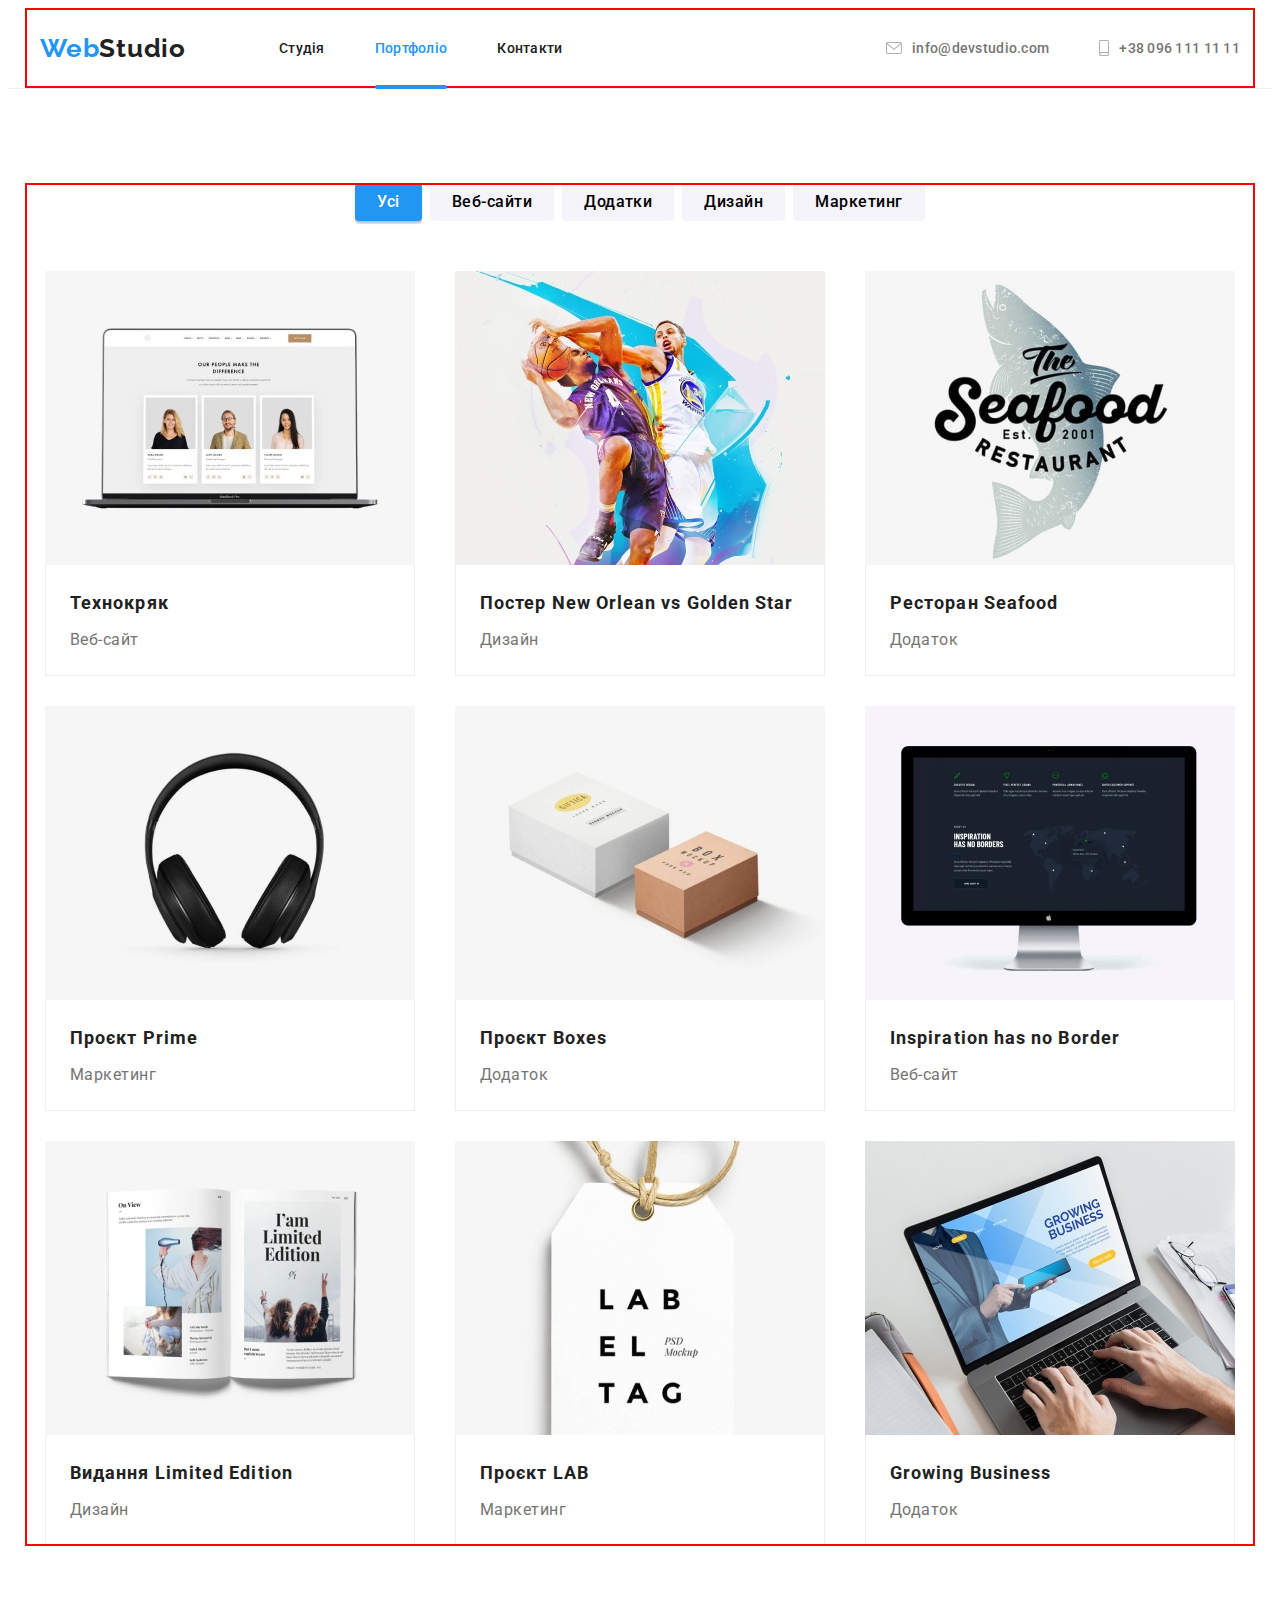
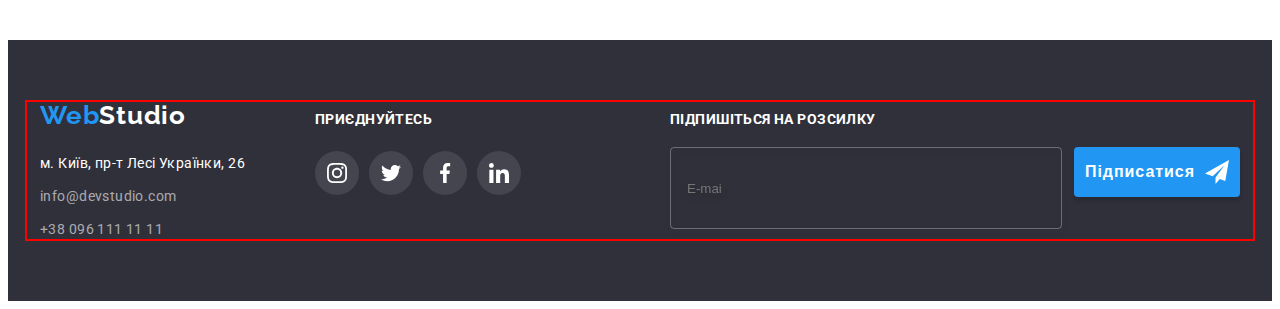
==== commit 84bcbab0: "winer" ====
--- a/portfolio.html
+++ b/portfolio.html
@@ -43,7 +43,7 @@
 
         <ul class="contacts list">
           <li>
-            <a class="contacts__link link" href="mailto:info@devstudio.com" lang="en">
+            <a class="contacts__link contacts__link--tablet-top link" href="mailto:info@devstudio.com" lang="en">
               <svg width="16" height="12">
                 <use href="./img/icons.svg#icon-envelope"></use>
               </svg>
@@ -51,7 +51,7 @@
             </a>
           </li>
           <li>
-            <a class="contacts__link link" href="tel:+380961111111">
+            <a class="contacts__link contacts__link--tablet-bottom link" href="tel:+380961111111">
               <svg width="10" height="16">
                 <use href="./img/icons.svg#icon-smartphone"></use>
               </svg>
@@ -79,7 +79,7 @@
                   <picture>
                     <source media="(min-width:1200px )" srcset="./img/portfolio/pf1-ds-@1x.jpg 1x, ./img/portfolio/pf1-ds-@2x.jpg 2x" />
                     <source media="(min-width:768px )" srcset="./img/portfolio/pf1-tb-@1x.jpg 1x, ./img/portfolio/pf1-tb-@2x.jpg 2x" />
-                    <source media="(max-width:767px )" srcset="./img/portfolio/pf1-mb-@1x.jpg 1x, ./img/portfolio/pf1-mb-@2x.jpg 2x" />
+                    <source media="(max-width:767.98px )" srcset="./img/portfolio/pf1-mb-@1x.jpg 1x, ./img/portfolio/pf1-mb-@2x.jpg 2x" />
 
                     <img src="./img/portfolio/pf1-ds-@1x.jpg" alt="ноутбук з відкритим сайтом на екрані" />
                   </picture>
@@ -102,7 +102,7 @@
                   <picture>
                     <source media="(min-width:1200px )" srcset="./img/portfolio/pf2-ds-@1x.jpg 1x, ./img/portfolio/pf2-ds-@2x.jpg 2x" />
                     <source media="(min-width:768px )" srcset="./img/portfolio/pf2-tb-@1x.jpg 1x, ./img/portfolio/pf2-tb-@2x.jpg 2x" />
-                    <source media="(max-width:767px )" srcset="./img/portfolio/pf2-mb-@1x.jpg 1x, ./img/portfolio/pf2-mb-@2x.jpg 2x" />
+                    <source media="(max-width:767.98px )" srcset="./img/portfolio/pf2-mb-@1x.jpg 1x, ./img/portfolio/pf2-mb-@2x.jpg 2x" />
 
                     <img src="./img/portfolio/pf2-ds-@1x.jpg" alt="играют в баскет размерами большими" />
                   </picture>
@@ -126,14 +126,13 @@
             <li class="card set-flex-item">
               <a class="link card__link" href="#">
                 <div class="card__thumb">
-                   <picture>
-                <source media="(min-width:1200px )" srcset="./img/portfolio/pf3-ds-@1x.jpg 1x, ./img/portfolio/pf3-ds-@2x.jpg 2x" />
-                <source media="(min-width:768px )" srcset="./img/portfolio/pf3-tb-@1x.jpg 1x, ./img/portfolio/pf3-tb-@2x.jpg 2x" />
-                <source media="(max-width:767px )" srcset="./img/portfolio/pf3-mb-@1x.jpg 1x, ./img/portfolio/pf3-mb-@2x.jpg 2x" />
-                
-                
-                <img src="./img/portfolio/pf3-ds-@1x.jpg" alt="логотип ресторану"  />
-              </picture>
+                  <picture>
+                    <source media="(min-width:1200px )" srcset="./img/portfolio/pf3-ds-@1x.jpg 1x, ./img/portfolio/pf3-ds-@2x.jpg 2x" />
+                    <source media="(min-width:768px )" srcset="./img/portfolio/pf3-tb-@1x.jpg 1x, ./img/portfolio/pf3-tb-@2x.jpg 2x" />
+                    <source media="(max-width:767.98px )" srcset="./img/portfolio/pf3-mb-@1x.jpg 1x, ./img/portfolio/pf3-mb-@2x.jpg 2x" />
+
+                    <img src="./img/portfolio/pf3-ds-@1x.jpg" alt="логотип ресторану" />
+                  </picture>
                   <div class="card__overlay">
                     <p class="text card__overlay-text">
                       Lorem, ipsum dolor sit amet consectetur adipisicing elit. Odio repudiandae consequatur, qui id ratione ex culpa explicabo. Quos
@@ -154,14 +153,13 @@
             <li class="card set-flex-item">
               <a class="link card__link" href="#">
                 <div class="card__thumb">
-                   <picture>
-                <source media="(min-width:1200px )" srcset="./img/portfolio/pf4-ds-@1x.jpg 1x, ./img/portfolio/pf4-ds-@2x.jpg 2x" />
-                <source media="(min-width:768px )" srcset="./img/portfolio/pf4-tb-@1x.jpg 1x, ./img/portfolio/pf4-tb-@2x.jpg 2x" />
-                <source media="(max-width:767px )" srcset="./img/portfolio/pf4-mb-@1x.jpg 1x, ./img/portfolio/pf4-mb-@2x.jpg 2x" />
-                
-                
-                <img src="./img/portfolio/pf4-ds-@1x.jpg" alt="накладні навушники"  />
-              </picture>
+                  <picture>
+                    <source media="(min-width:1200px )" srcset="./img/portfolio/pf4-ds-@1x.jpg 1x, ./img/portfolio/pf4-ds-@2x.jpg 2x" />
+                    <source media="(min-width:768px )" srcset="./img/portfolio/pf4-tb-@1x.jpg 1x, ./img/portfolio/pf4-tb-@2x.jpg 2x" />
+                    <source media="(max-width:767.98px )" srcset="./img/portfolio/pf4-mb-@1x.jpg 1x, ./img/portfolio/pf4-mb-@2x.jpg 2x" />
+
+                    <img src="./img/portfolio/pf4-ds-@1x.jpg" alt="накладні навушники" />
+                  </picture>
                   <div class="card__overlay">
                     <p class="text card__overlay-text">
                       Lorem, ipsum dolor sit amet consectetur adipisicing elit. Odio repudiandae consequatur, qui id ratione ex culpa explicabo. Quos
@@ -182,14 +180,13 @@
             <li class="card set-flex-item">
               <a class="link card__link" href="#">
                 <div class="card__thumb">
-                   <picture>
-                <source media="(min-width:1200px )" srcset="./img/portfolio/pf5-ds-@1x.jpg 1x, ./img/portfolio/pf5-ds-@2x.jpg 2x" />
-                <source media="(min-width:768px )" srcset="./img/portfolio/pf5-tb-@1x.jpg 1x, ./img/portfolio/pf5-tb-@2x.jpg 2x" />
-                <source media="(max-width:767px )" srcset="./img/portfolio/pf5-mb-@1x.jpg 1x, ./img/portfolio/pf5-mb-@2x.jpg 2x" />
-                
-                
-                <img src="./img/portfolio/pf5-ds-@1x.jpg" alt="дві коробки різного розміру і кольору" />
-              </picture>
+                  <picture>
+                    <source media="(min-width:1200px )" srcset="./img/portfolio/pf5-ds-@1x.jpg 1x, ./img/portfolio/pf5-ds-@2x.jpg 2x" />
+                    <source media="(min-width:768px )" srcset="./img/portfolio/pf5-tb-@1x.jpg 1x, ./img/portfolio/pf5-tb-@2x.jpg 2x" />
+                    <source media="(max-width:767.98px )" srcset="./img/portfolio/pf5-mb-@1x.jpg 1x, ./img/portfolio/pf5-mb-@2x.jpg 2x" />
+
+                    <img src="./img/portfolio/pf5-ds-@1x.jpg" alt="дві коробки різного розміру і кольору" />
+                  </picture>
                   <div class="card__overlay">
                     <p class="text card__overlay-text">
                       Lorem, ipsum dolor sit amet consectetur adipisicing elit. Odio repudiandae consequatur, qui id ratione ex culpa explicabo. Quos
@@ -210,14 +207,13 @@
             <li class="card set-flex-item">
               <a class="link card__link" href="#">
                 <div class="card__thumb">
-                   <picture>
-                <source media="(min-width:1200px )" srcset="./img/portfolio/pf6-ds-@1x.jpg 1x, ./img/portfolio/pf6-ds-@2x.jpg 2x" />
-                <source media="(min-width:768px )" srcset="./img/portfolio/pf6-tb-@1x.jpg 1x, ./img/portfolio/pf6-tb-@2x.jpg 2x" />
-                <source media="(max-width:767px )" srcset="./img/portfolio/pf6-mb-@1x.jpg 1x, ./img/portfolio/pf6-mb-@2x.jpg 2x" />
-                
-                
-                <img src="./img/portfolio/pf6-ds-@1x.jpg" alt="монітор на якому відкритий сайт"  />
-              </picture>
+                  <picture>
+                    <source media="(min-width:1200px )" srcset="./img/portfolio/pf6-ds-@1x.jpg 1x, ./img/portfolio/pf6-ds-@2x.jpg 2x" />
+                    <source media="(min-width:768px )" srcset="./img/portfolio/pf6-tb-@1x.jpg 1x, ./img/portfolio/pf6-tb-@2x.jpg 2x" />
+                    <source media="(max-width:767.98px )" srcset="./img/portfolio/pf6-mb-@1x.jpg 1x, ./img/portfolio/pf6-mb-@2x.jpg 2x" />
+
+                    <img src="./img/portfolio/pf6-ds-@1x.jpg" alt="монітор на якому відкритий сайт" />
+                  </picture>
                   <div class="card__overlay">
                     <p class="text card__overlay-text">
                       Lorem, ipsum dolor sit amet consectetur adipisicing elit. Odio repudiandae consequatur, qui id ratione ex culpa explicabo. Quos
@@ -235,14 +231,13 @@
             <li class="card set-flex-item">
               <a class="link card__link" href="#">
                 <div class="card__thumb">
-                   <picture>
-                <source media="(min-width:1200px )" srcset="./img/portfolio/pf7-ds-@1x.jpg 1x, ./img/portfolio/pf7-ds-@2x.jpg 2x" />
-                <source media="(min-width:768px )" srcset="./img/portfolio/pf7-tb-@1x.jpg 1x, ./img/portfolio/pf7-tb-@2x.jpg 2x" />
-                <source media="(max-width:767px )" srcset="./img/portfolio/pf7-mb-@1x.jpg 1x, ./img/portfolio/pf7-mb-@2x.jpg 2x" />
-                
-                
-                <img src="./img/portfolio/pf7-ds-@1x.jpg" alt="відкрита книга з картинками"  />
-              </picture>
+                  <picture>
+                    <source media="(min-width:1200px )" srcset="./img/portfolio/pf7-ds-@1x.jpg 1x, ./img/portfolio/pf7-ds-@2x.jpg 2x" />
+                    <source media="(min-width:768px )" srcset="./img/portfolio/pf7-tb-@1x.jpg 1x, ./img/portfolio/pf7-tb-@2x.jpg 2x" />
+                    <source media="(max-width:767.98px )" srcset="./img/portfolio/pf7-mb-@1x.jpg 1x, ./img/portfolio/pf7-mb-@2x.jpg 2x" />
+
+                    <img src="./img/portfolio/pf7-ds-@1x.jpg" alt="відкрита книга з картинками" />
+                  </picture>
                   <div class="card__overlay">
                     <p class="text card__overlay-text">
                       Lorem, ipsum dolor sit amet consectetur adipisicing elit. Odio repudiandae consequatur, qui id ratione ex culpa explicabo. Quos
@@ -263,14 +258,13 @@
             <li class="card set-flex-item">
               <a class="link card__link" href="#">
                 <div class="card__thumb">
-                   <picture>
-                <source media="(min-width:1200px )" srcset="./img/portfolio/pf8-ds-@1x.jpg 1x, ./img/portfolio/pf8-ds-@2x.jpg 2x" />
-                <source media="(min-width:768px )" srcset="./img/portfolio/pf8-tb-@1x.jpg 1x, ./img/portfolio/pf8-tb-@2x.jpg 2x" />
-                <source media="(max-width:767px )" srcset="./img/portfolio/pf8-mb-@1x.jpg 1x, ./img/portfolio/pf8-mb-@2x.jpg 2x" />
-                
-               
-                <img src="./img/portfolio/pf8-ds-@1x.jpg" alt="бірка з логотипом магазину" />
-              </picture>
+                  <picture>
+                    <source media="(min-width:1200px )" srcset="./img/portfolio/pf8-ds-@1x.jpg 1x, ./img/portfolio/pf8-ds-@2x.jpg 2x" />
+                    <source media="(min-width:768px )" srcset="./img/portfolio/pf8-tb-@1x.jpg 1x, ./img/portfolio/pf8-tb-@2x.jpg 2x" />
+                    <source media="(max-width:767.98px )" srcset="./img/portfolio/pf8-mb-@1x.jpg 1x, ./img/portfolio/pf8-mb-@2x.jpg 2x" />
+
+                    <img src="./img/portfolio/pf8-ds-@1x.jpg" alt="бірка з логотипом магазину" />
+                  </picture>
                   <div class="card__overlay">
                     <p class="text card__overlay-text">
                       Lorem, ipsum dolor sit amet consectetur adipisicing elit. Odio repudiandae consequatur, qui id ratione ex culpa explicabo. Quos
@@ -291,14 +285,13 @@
             <li class="card set-flex-item">
               <a class="link card__link" href="#">
                 <div class="card__thumb">
-                   <picture>
-                <source media="(min-width:1200px )" srcset="./img/portfolio/pf9-ds-@1x.jpg 1x, ./img/portfolio/pf9-ds-@2x.jpg 2x" />
-                <source media="(min-width:768px )" srcset="./img/portfolio/pf9-tb-@1x.jpg 1x, ./img/portfolio/pf9-tb-@2x.jpg 2x" />
-                <source media="(max-width:767px )" srcset="./img/portfolio/pf9-mb-@1x.jpg 1x, ./img/portfolio/pf9-mb-@2x.jpg 2x" />
-                
-               
-                <img src="./img/portfolio/pf9-ds-@1x.jpg" alt="людина реєструється на сайті"  />
-              </picture>
+                  <picture>
+                    <source media="(min-width:1200px )" srcset="./img/portfolio/pf9-ds-@1x.jpg 1x, ./img/portfolio/pf9-ds-@2x.jpg 2x" />
+                    <source media="(min-width:768px )" srcset="./img/portfolio/pf9-tb-@1x.jpg 1x, ./img/portfolio/pf9-tb-@2x.jpg 2x" />
+                    <source media="(max-width:767.98px )" srcset="./img/portfolio/pf9-mb-@1x.jpg 1x, ./img/portfolio/pf9-mb-@2x.jpg 2x" />
+
+                    <img src="./img/portfolio/pf9-ds-@1x.jpg" alt="людина реєструється на сайті" />
+                  </picture>
                   <div class="card__overlay">
                     <p class="text card__overlay-text">
                       Lorem, ipsum dolor sit amet consectetur adipisicing elit. Odio repudiandae consequatur, qui id ratione ex culpa explicabo. Quos
--- a/css/main.min.css
+++ b/css/main.min.css
@@ -1 +1 @@
-:root{--main-font: Roboto, sans-serif;--secondary-font: Raleway, sans-serif;--main-txt-cl: #212121;--dark-txt-cl: #757575;--ligh-txt-cl: #ffffff;--ligt-txt-cl-60: rgba(255, 255, 255, 0.6);--accent-txt-cl: #2196f3;--main-bg-cl: #ffffff;--dark-bg-cl: #2f303a;--ligt-bg-cl: #f5f4fa;--accent-bg-cl: #2196f3;--icons-bg-dark-cl: rgba(255, 255, 255, 0.1);--icons-cl: #afb1b8;--border-cl: #ececec;--border-card-cl: #eeeeee;--items: 3;--indent: 30px}.visually-hidden{position:absolute;width:1px;height:1px;margin:-1px;border:0;padding:0;white-space:nowrap;-webkit-clip-path:inset(100%);clip-path:inset(100%);clip:rect(0 0 0 0);overflow:hidden}.link{text-decoration:none;color:currentColor}.list{list-style:none}ul{margin:0;padding:0}h1,h2,h3,h4,h5,h6,p{margin:0}img{display:block;max-width:100%;height:auto}.set-flex{display:-webkit-box;display:-ms-flexbox;display:flex;-ms-flex-wrap:wrap;flex-wrap:wrap;gap:var(--indent)}.set-flex-item{-ms-flex-preferred-size:calc((100% - var(--indent)*(var(--items) - 1))/var(--items));flex-basis:calc((100% - var(--indent)*(var(--items) - 1))/var(--items))}body{font-family:var(--main-font);color:var(--main-txt-cl);background-color:var(--main-bg-cl)}.text{font-weight:400;font-size:14px;line-height:1.7142857143;letter-spacing:.03em;color:var(--dark-txt-cl)}.container{max-width:480px;padding-left:15px;padding-right:15px;margin-left:auto;margin-right:auto;outline:2px solid red;outline-offset:-2px}@media screen and (min-width: 768px){.container{max-width:768px}}@media screen and (min-width: 1200px){.container{max-width:1200px}}.header{border-bottom:1px solid var(--border-cl)}.header__container{display:-webkit-box;display:-ms-flexbox;display:flex;-webkit-box-align:center;-ms-flex-align:center;align-items:center}.nav{display:none}@media screen and (min-width: 768px){.nav{display:block;margin-right:auto}}.nav__list{display:-webkit-box;display:-ms-flexbox;display:flex;gap:50px}.nav__item{position:relative}.nav__link{font-weight:500;font-size:14px;line-height:1.1428571429;letter-spacing:.02em;padding-top:32px;padding-bottom:32px;display:block;-webkit-transition-property:color;transition-property:color;-webkit-transition-duration:250ms;transition-duration:250ms;-webkit-transition-timing-function:cubic-bezier(0.4, 0, 0.2, 1);transition-timing-function:cubic-bezier(0.4, 0, 0.2, 1)}.nav__link:focus,.nav__link:hover{color:var(--accent-txt-cl)}.nav__link.current{color:var(--accent-txt-cl)}.nav__link.current::after{display:inline-block;position:absolute;content:" ";width:100%;height:4px;left:0;bottom:-1px;background-color:var(--accent-bg-cl);border-radius:2px}.contacts{display:block}@media screen and (min-width: 1200px){.contacts{display:-webkit-box;display:-ms-flexbox;display:flex;gap:50px}}.contacts__link{display:none}@media screen and (min-width: 768px){.contacts__link{font-weight:500;font-size:14px;line-height:1.1428571429;letter-spacing:.02em;padding-top:5px;padding-bottom:5px;color:var(--dark-txt-cl);fill:var(--icons-cl);display:-webkit-box;display:-ms-flexbox;display:flex;-webkit-box-align:center;-ms-flex-align:center;align-items:center;gap:10px;-webkit-transition-property:color,fill;transition-property:color,fill;-webkit-transition-duration:250ms;transition-duration:250ms;-webkit-transition-timing-function:cubic-bezier(0.4, 0, 0.2, 1);transition-timing-function:cubic-bezier(0.4, 0, 0.2, 1)}.contacts__link:hover,.contacts__link:focus{color:var(--accent-txt-cl);fill:var(--accent-bg-cl)}}@media screen and (min-width: 1200px){.contacts__link{padding-top:32px;padding-bottom:32px}}.hero{max-width:1600px;margin-left:auto;margin-right:auto;background-color:var(--dark-bg-cl);padding-top:118px;padding-bottom:118px;background-image:-webkit-gradient(linear, left top, right top, from(rgba(47, 48, 58, 0.4)), to(rgba(47, 48, 58, 0.4))),url(../img/background/bg-mob-@1x.jpg);background-image:linear-gradient(to right, rgba(47, 48, 58, 0.4), rgba(47, 48, 58, 0.4)),url(../img/background/bg-mob-@1x.jpg);background-position:center;background-repeat:no-repeat;background-size:cover}@media(min-device-pixel-ratio: 2),(-webkit-min-device-pixel-ratio: 2),(min-resolution: 192dpi),(min-resolution: 2dppx){.hero{background-image:-webkit-gradient(linear, left top, right top, from(rgba(47, 48, 58, 0.4)), to(rgba(47, 48, 58, 0.4))),url(../img/background/bg-mob-@2x.jpg);background-image:linear-gradient(to right, rgba(47, 48, 58, 0.4), rgba(47, 48, 58, 0.4)),url(../img/background/bg-mob-@2x.jpg)}}@media screen and (min-width: 481px){.hero{background-image:-webkit-gradient(linear, left top, right top, from(rgba(47, 48, 58, 0.4)), to(rgba(47, 48, 58, 0.4))),url(../img/background/bg-tb-@1x.jpg);background-image:linear-gradient(to right, rgba(47, 48, 58, 0.4), rgba(47, 48, 58, 0.4)),url(../img/background/bg-tb-@1x.jpg)}}@media screen and (min-width: 481px)and (min-device-pixel-ratio: 2),screen and (min-width: 481px)and (-webkit-min-device-pixel-ratio: 2),screen and (min-width: 481px)and (min-resolution: 192dpi),screen and (min-width: 481px)and (min-resolution: 2dppx){.hero{background-image:-webkit-gradient(linear, left top, right top, from(rgba(47, 48, 58, 0.4)), to(rgba(47, 48, 58, 0.4))),url(../img/background/bg-tb-@2x.jpg);background-image:linear-gradient(to right, rgba(47, 48, 58, 0.4), rgba(47, 48, 58, 0.4)),url(../img/background/bg-tb-@2x.jpg)}}@media screen and (min-width: 769px){.hero{background-image:-webkit-gradient(linear, left top, right top, from(rgba(47, 48, 58, 0.4)), to(rgba(47, 48, 58, 0.4))),url(../img/background/bg-ds-@1x.jpg);background-image:linear-gradient(to right, rgba(47, 48, 58, 0.4), rgba(47, 48, 58, 0.4)),url(../img/background/bg-ds-@1x.jpg)}}@media screen and (min-width: 769px)and (min-device-pixel-ratio: 2),screen and (min-width: 769px)and (-webkit-min-device-pixel-ratio: 2),screen and (min-width: 769px)and (min-resolution: 192dpi),screen and (min-width: 769px)and (min-resolution: 2dppx){.hero{background-image:-webkit-gradient(linear, left top, right top, from(rgba(47, 48, 58, 0.4)), to(rgba(47, 48, 58, 0.4))),url(../img/background/bg-ds-@2x.jpg);background-image:linear-gradient(to right, rgba(47, 48, 58, 0.4), rgba(47, 48, 58, 0.4)),url(../img/background/bg-ds-@2x.jpg)}}@media screen and (min-width: 1200px){.hero{padding-top:200px;padding-bottom:200px}}.hero__title{font-weight:900;text-align:center;letter-spacing:.06em;text-transform:uppercase;margin-left:auto;margin-right:auto;color:var(--ligh-txt-cl)}@media screen and (min-width: 480px){.hero__title{font-size:26px;line-height:1.6153846154;width:360px}}@media screen and (min-width: 1200px){.hero__title{width:696px;font-size:44px;line-height:1.5}}.hero__button{font-family:inherit;font-weight:700;font-size:16px;line-height:1.875;display:block;letter-spacing:.06em;width:216px;height:50px;margin-top:30px;margin-left:auto;margin-right:auto;text-align:center;color:var(--ligh-txt-cl);background-color:var(--accent-bg-cl);cursor:pointer;-webkit-box-shadow:0px 4px 4px rgba(0,0,0,.15);box-shadow:0px 4px 4px rgba(0,0,0,.15);border-radius:4px;border:none}.benefits{padding-top:60px;padding-bottom:60px}@media screen and (min-width: 1200px){.benefits{padding-top:94px;padding-bottom:94px}}.benefits__list{--items: 1}@media screen and (min-width: 768px){.benefits__list{--items: 2}}@media screen and (min-width: 1200px){.benefits__list{--items: 4}}.benefits__img{height:120px;display:-webkit-box;display:-ms-flexbox;display:flex;-webkit-box-align:center;-ms-flex-align:center;align-items:center;-webkit-box-pack:center;-ms-flex-pack:center;justify-content:center;background-color:var(--ligt-bg-cl);margin-bottom:30px}.benefits__subtitle{font-weight:700;font-size:14px;line-height:1.1428571429;letter-spacing:.03em;text-transform:uppercase;margin-bottom:10px}.operation{display:none}@media screen and (min-width: 1200px){.operation{display:block;padding-bottom:94px}}.operation__title{font-weight:700;font-size:36px;line-height:1.1666666667;text-align:center;letter-spacing:.03em}.operation__list{margin-top:50px}.operation__item{position:relative}.operation__caption{display:-webkit-box;display:-ms-flexbox;display:flex;-webkit-box-pack:center;-ms-flex-pack:center;justify-content:center;-webkit-box-align:center;-ms-flex-align:center;align-items:center;font-weight:700;font-size:14px;line-height:1.1428571429;text-align:center;letter-spacing:.03em;text-transform:uppercase;color:var(--ligh-txt-cl);background:rgba(47,48,58,.8);width:100%;height:70px;position:absolute;bottom:0;left:0}.team{padding-top:60px;padding-bottom:60px;background-color:var(--ligt-bg-cl)}@media screen and (min-width: 1200px){.team{padding-top:94px;padding-bottom:94px}}.team__title{font-weight:700;font-size:28px;line-height:1.1428571429;text-align:center;letter-spacing:.03em}@media screen and (min-width: 1200px){.team__title{font-size:36px;line-height:1.1666666667}}.team__list{margin-top:30px;--items: 1}@media screen and (min-width: 768px){.team__list{--items: 2}}@media screen and (min-width: 1200px){.team__list{margin-top:50px;--items: 4}}.team__item{background-color:var(--main-bg-cl);-webkit-box-shadow:0px 1px 3px rgba(0,0,0,.12),0px 1px 1px rgba(0,0,0,.14),0px 2px 1px rgba(0,0,0,.2);box-shadow:0px 1px 3px rgba(0,0,0,.12),0px 1px 1px rgba(0,0,0,.14),0px 2px 1px rgba(0,0,0,.2);border-radius:0px 0px 4px 4px}.team__card{padding:30px 32px}@media screen and (min-width: 480px){.team__card{padding:30px 122px 24px 122px}}@media screen and (min-width: 768px){.team__card{padding:30px 74px 24px 74px}}@media screen and (min-width: 1200px){.team__card{padding:30px 32px}}.team__subtitle{font-weight:500;font-size:16px;line-height:1.1875;text-align:center;letter-spacing:.03em}.team__text{font-weight:400;font-size:16px;line-height:1.1875;text-align:center;letter-spacing:.03em;margin-top:10px}.clients{padding-top:60px;padding-bottom:60px}@media screen and (min-width: 1200px){.clients{padding-top:94px;padding-bottom:94px}}.clients__title{font-weight:700;font-size:28px;line-height:1.1428571429;text-align:center;letter-spacing:.03em}@media screen and (min-width: 1200px){.clients__title{font-size:36px;line-height:1.1666666667}}.clients__list{margin-top:30px;--items: 2}@media screen and (min-width: 768px){.clients__list{--items: 3}}@media screen and (min-width: 1200px){.clients__list{margin-top:50px;--items: 6}}.clients__item{height:92px}.clients__link{display:-webkit-box;display:-ms-flexbox;display:flex;-webkit-box-align:center;-ms-flex-align:center;align-items:center;-webkit-box-pack:center;-ms-flex-pack:center;justify-content:center;border:1px solid var(--icons-cl);border-radius:4px;width:100%;height:100%;fill:var(--icons-cl);-webkit-transition-property:border-color,fill;transition-property:border-color,fill;-webkit-transition-duration:250ms;transition-duration:250ms;-webkit-transition-timing-function:cubic-bezier(0.4, 0, 0.2, 1);transition-timing-function:cubic-bezier(0.4, 0, 0.2, 1)}.clients__link:hover,.clients__link:focus{fill:var(--accent-bg-cl);border-color:var(--accent-bg-cl)}.footer{background-color:var(--dark-bg-cl);padding-top:60px;padding-bottom:60px}.footer__group{display:block;margin:0 auto}@media screen and (min-width: 1200px){.footer__group{display:-webkit-box;display:-ms-flexbox;display:flex;-webkit-box-align:baseline;-ms-flex-align:baseline;align-items:baseline}}@media screen and (min-width: 768px){.footer__only-tablet-group{display:-webkit-box;display:-ms-flexbox;display:flex;-webkit-box-align:baseline;-ms-flex-align:baseline;align-items:baseline}}.footer__contacts{text-align:center}@media screen and (min-width: 768px){.footer__contacts{margin-left:61px}}@media screen and (min-width: 1200px){.footer__contacts{margin-left:0;margin-right:70px}}.footer__social{width:206px;margin:60px auto 0 auto;text-align:center}@media screen and (min-width: 768px){.footer__social{margin:0 74px 0 auto}}@media screen and (min-width: 1200px){.footer__social{margin-right:0}}.footer__text{font-weight:700;text-transform:uppercase;color:var(--ligh-txt-cl)}.register-form__title{display:block;-webkit-box-align:center;-ms-flex-align:center;align-items:center;margin-bottom:12px;font-style:normal;font-weight:700;font-size:20px;line-height:1.15;text-align:center;letter-spacing:.03em;color:var(--main-txt-cl)}.register-form__group{margin-bottom:20px}.register-form__field{display:block;position:relative}.register-form__field:not(:last-child){margin-bottom:10px}.register-form__label{display:block;font-style:normal;font-size:12px;line-height:1.1666666667;letter-spacing:.01em;margin-bottom:4px;color:#757575}.register-form__input{width:100%;height:40px;border:1px solid rgba(33,33,33,.2);border-radius:5px;font-size:24px;padding-left:42px;padding-right:42px;outline:rgba(0,0,0,0);-webkit-transition:border-color;transition:border-color;-webkit-transition-duration:250ms;transition-duration:250ms}.register-form__input:focus{border-color:var(--accent-bg-cl)}.register-form__icon{position:absolute;bottom:11px;left:12px;-webkit-transition:fill;transition:fill;-webkit-transition-duration:250ms;transition-duration:250ms}.register-form__input:focus+.register-form__icon{fill:var(--accent-bg-cl)}.register-form__massage{display:block;resize:none;width:100%;height:120px;border:1px solid rgba(33,33,33,.2);border-radius:5px;padding:12px 16px;outline:rgba(0,0,0,0);-webkit-transition:border-color;transition:border-color;-webkit-transition-duration:250ms;transition-duration:250ms}.register-form__massage:focus{border-color:var(--accent-bg-cl)}.register-form__massage::-webkit-input-placeholder{font-style:normal;font-weight:400;font-size:12px;line-height:1.1666666667;letter-spacing:.01em;color:rgba(117,117,117,.5)}.register-form__massage::-moz-placeholder{font-style:normal;font-weight:400;font-size:12px;line-height:1.1666666667;letter-spacing:.01em;color:rgba(117,117,117,.5)}.register-form__massage:-ms-input-placeholder{font-style:normal;font-weight:400;font-size:12px;line-height:1.1666666667;letter-spacing:.01em;color:rgba(117,117,117,.5)}.register-form__massage::-ms-input-placeholder{font-style:normal;font-weight:400;font-size:12px;line-height:1.1666666667;letter-spacing:.01em;color:rgba(117,117,117,.5)}.register-form__massage::placeholder{font-style:normal;font-weight:400;font-size:12px;line-height:1.1666666667;letter-spacing:.01em;color:rgba(117,117,117,.5)}.register-form__agreement{position:relative;display:-webkit-box;display:-ms-flexbox;display:flex;-webkit-box-align:center;-ms-flex-align:center;align-items:center;-webkit-box-pack:center;-ms-flex-pack:center;justify-content:center;margin-bottom:30px;gap:7px}.icon-check{opacity:0;-webkit-transition:opacity;transition:opacity;-webkit-transition-duration:250ms;transition-duration:250ms}.checkbox:checked+.register-form__agreement-icon .icon-check{opacity:1}.icon-uncheck{opacity:1;-webkit-transition:opacity,fill;transition:opacity,fill;-webkit-transition-duration:250ms;transition-duration:250ms}.checkbox:checked+.register-form__agreement-icon .icon-uncheck{opacity:0}.checkbox:focus+.register-form__agreement-icon .icon-uncheck{fill:var(--accent-bg-cl)}.checkbox:hover+.register-form__agreement-icon .icon-uncheck{fill:var(--accent-bg-cl)}.register-form__desc{-webkit-user-select:none;-moz-user-select:none;-ms-user-select:none;user-select:none;font-style:normal;font-weight:400;font-size:12px;line-height:1.1666666667;letter-spacing:.03em;color:var(--dark-txt-cl)}@media screen and (min-width: 1200px){.register-form__desc{font-size:14px;line-height:1.7142857143}}.register-form__link{color:var(--accent-txt-cl)}.newsletter-form{margin-top:60px;text-align:center}@media screen and (min-width: 768px){.newsletter-form{width:450px;margin-left:auto;margin-right:auto}}@media screen and (min-width: 1200px){.newsletter-form{width:570px;height:86px;margin-top:0;margin-right:0}}.newsletter-form__title{display:block;font-weight:700;font-size:14px;line-height:1.1428571429;letter-spacing:.03em;text-transform:uppercase;color:var(--ligh-txt-cl)}.newsletter-form__form{display:block;margin-top:20px}@media screen and (min-width: 1200px){.newsletter-form__form{display:-webkit-box;display:-ms-flexbox;display:flex}}.newsletter-form__input{display:block;width:100%;height:50px;padding:15px 16px;color:var(--ligh-txt-cl);background-color:inherit;border:1px solid rgba(255,255,255,.3);-webkit-filter:drop-shadow(0px 4px 4px rgba(0, 0, 0, 0.15));filter:drop-shadow(0px 4px 4px rgba(0, 0, 0, 0.15));border-radius:4px;outline:rgba(0,0,0,0);-webkit-transition:border-color;transition:border-color;-webkit-transition-duration:250ms;transition-duration:250ms}@media screen and (min-width: 1200px){.newsletter-form__input{width:358px;margin-right:12px}}.newsletter-form__input:focus{border-color:var(--accent-bg-cl)}.portfolio{padding-top:60px;padding-bottom:60px}@media screen and (min-width: 1200px){.portfolio{padding-top:94px;padding-bottom:94px}}.mobile-menu{display:-webkit-box;display:-ms-flexbox;display:flex;-webkit-box-orient:vertical;-webkit-box-direction:normal;-ms-flex-direction:column;flex-direction:column;-webkit-box-pack:justify;-ms-flex-pack:justify;justify-content:space-between;position:absolute;top:0;right:0;width:100%;height:100%;padding:48px 40px;background-color:var(--main-bg-cl)}@media screen and (min-width: 480px){.mobile-menu{width:480px}}@media screen and (max-width: 350px){.mobile-menu{padding-right:15px}}.mobile-menu__button-open{border:none;background-color:rgba(0,0,0,0);cursor:pointer;padding:0;-webkit-transition:fill;transition:fill;-webkit-transition-duration:250ms;transition-duration:250ms}.mobile-menu__button-open:hover,.mobile-menu__button-open:focus{fill:var(--accent-bg-cl)}@media screen and (min-width: 768px){.mobile-menu__button-open{display:none}}.mobile-menu__button-close{position:absolute;top:10px;right:15px;width:40px;height:40px;padding:0;border:none;background-color:rgba(0,0,0,0);cursor:pointer;-webkit-transition:fill;transition:fill;-webkit-transition-duration:250ms;transition-duration:250ms}.mobile-menu__button-close:hover,.mobile-menu__button-close:focus{fill:var(--accent-bg-cl)}.mobile-menu__nav{font-weight:500;font-size:40px;line-height:1.175;letter-spacing:.02em}.mobile-menu__nav-item:not(:last-child){margin-bottom:32px}.mobile-menu__nav-item:hover,.mobile-menu__nav-item:focus{color:var(--accent-bg-cl)}.mobile-menu__nav-item.current{color:var(--accent-bg-cl)}.mobile-menu__contact{margin-bottom:64px;font-family:"Roboto";font-style:normal;font-weight:500;font-size:24px;line-height:1.1666666667;letter-spacing:.02em;color:var(--dark-txt-cl)}.mobile-menu__contact-item{-webkit-transition:color,font-size,line-height;transition:color,font-size,line-height;-webkit-transition-duration:250ms;transition-duration:250ms}.mobile-menu__contact-item:not(:last-child){margin-bottom:32px}.mobile-menu__contact-item:hover,.mobile-menu__contact-item:focus{color:var(--accent-bg-cl)}@media screen and (min-width: 480px){.mobile-menu__contact-item:hover,.mobile-menu__contact-item:focus{font-size:34px;line-height:1.1764705882}}.mobile-menu__social{display:-webkit-box;display:-ms-flexbox;display:flex;-ms-flex-wrap:wrap;flex-wrap:wrap;color:var(--accent-bg-cl)}.mobile-menu__social-item{font-weight:500;font-size:18px;line-height:1.2222222222;letter-spacing:.02em}.mobile-menu__social-item:not(:last-child){padding-right:10px;border-right:1px solid rgba(33,33,33,.2)}.mobile-menu__social-item:not(:first-child){padding-left:10px}@media screen and (max-width: 445px){.mobile-menu__social-item{font-size:12px}}.logo{font-family:var(--secondary-font);font-weight:700;font-size:24px;line-height:.8571428571;letter-spacing:.03em;margin-right:auto;padding:16px 0}@media screen and (min-width: 1200px){.logo{margin-right:93px;padding:24px 0;font-size:26px;line-height:1.1923076923}}.logo__first-part{color:var(--accent-bg-cl)}.logo--light{color:var(--ligh-txt-cl);margin-right:0;padding:0}.social-icon{margin-top:16px;width:206px;height:44px;--items: 4;--indent: 10px;margin-left:auto;margin-right:auto}.social-icon--down{margin-top:20px}.social-icon__link{display:-webkit-box;display:-ms-flexbox;display:flex;-webkit-box-align:center;-ms-flex-align:center;align-items:center;-webkit-box-pack:center;-ms-flex-pack:center;justify-content:center;width:100%;height:100%;border-radius:50%;fill:var(--icons-cl);-webkit-transition-property:background-color,fill;transition-property:background-color,fill;-webkit-transition-duration:250ms;transition-duration:250ms;-webkit-transition-timing-function:cubic-bezier(0.4, 0, 0.2, 1);transition-timing-function:cubic-bezier(0.4, 0, 0.2, 1)}.social-icon__link:hover,.social-icon__link:focus{background-color:var(--accent-bg-cl);fill:var(--main-bg-cl)}.social-icon__link--down{background-color:var(--icons-bg-dark-cl);fill:var(--ligh-txt-cl);-webkit-transition-property:background-color;transition-property:background-color;-webkit-transition-duration:250ms;transition-duration:250ms;-webkit-transition-timing-function:cubic-bezier(0.4, 0, 0.2, 1);transition-timing-function:cubic-bezier(0.4, 0, 0.2, 1)}.address{font-style:normal;margin-top:20px}.address__item{margin-top:9px}.address__text{font-weight:400;font-size:14px;line-height:1.7142857143;letter-spacing:.03em;color:var(--ligh-txt-cl)}.address__link{font-weight:400;font-size:14px;line-height:1.7142857143;letter-spacing:.03em;color:var(--ligt-txt-cl-60);-webkit-transition-property:color;transition-property:color;-webkit-transition-duration:250ms;transition-duration:250ms;-webkit-transition-timing-function:cubic-bezier(0.4, 0, 0.2, 1);transition-timing-function:cubic-bezier(0.4, 0, 0.2, 1)}.address__link:hover,.address__link:focus{color:var(--accent-txt-cl)}.backdrop{position:fixed;top:0;left:0;width:100%;height:100%;background-color:rgba(0,0,0,.2);-webkit-transition-property:opacity,visibility;transition-property:opacity,visibility;-webkit-transition-duration:500ms;transition-duration:500ms}.backdrop.is-hidden{opacity:0;pointer-events:none;visibility:hidden}.modal{width:100%;height:auto;background-color:var(--main-bg-cl);-webkit-box-shadow:0px 1px 3px rgba(0,0,0,.12),0px 1px 1px rgba(0,0,0,.14),0px 2px 1px rgba(0,0,0,.2);box-shadow:0px 1px 3px rgba(0,0,0,.12),0px 1px 1px rgba(0,0,0,.14),0px 2px 1px rgba(0,0,0,.2);border-radius:4px;position:absolute;top:50%;left:50%;-webkit-transform:translate(-50%, -50%);transform:translate(-50%, -50%);padding:40px 40px}@media screen and (min-width: 480px){.modal{width:450px}}@media screen and (min-width: 1200px){.modal{width:528px}}.modal__button{position:absolute;top:8px;right:8px;width:30px;height:30px;cursor:pointer;border:1px solid rgba(0,0,0,.1);border-radius:50%;padding:0;background-color:var(--main-bg-cl);display:-webkit-box;display:-ms-flexbox;display:flex;-webkit-box-align:center;-ms-flex-align:center;align-items:center;-webkit-box-pack:center;-ms-flex-pack:center;justify-content:center}.modal__button:focus,.modal__button:hover{fill:var(--accent-bg-cl)}.form-button{display:-webkit-box;display:-ms-flexbox;display:flex;-webkit-box-align:center;-ms-flex-align:center;align-items:center;-webkit-box-pack:center;-ms-flex-pack:center;justify-content:center;cursor:pointer;font-weight:700;font-size:16px;line-height:1.875;letter-spacing:.06em;color:var(--ligh-txt-cl);margin:0 auto;width:200px;height:50px;border-color:rgba(0,0,0,0);background-color:var(--accent-bg-cl);-webkit-box-shadow:0px 4px 4px rgba(0,0,0,.15);box-shadow:0px 4px 4px rgba(0,0,0,.15);border-radius:4px;-webkit-transition:background-color;transition:background-color;-webkit-transition-duration:250ms;transition-duration:250ms}.form-button:hover,.form-button:focus{background-color:#188ce8}.form-button--footer{margin:20px auto 0}@media screen and (min-width: 1200px){.form-button--footer{margin:0;gap:10px}}.card{display:-webkit-box;display:-ms-flexbox;display:flex;-webkit-box-pack:center;-ms-flex-pack:center;justify-content:center}.card__thumb{position:relative;overflow:hidden}.card__overlay{display:-webkit-box;display:-ms-flexbox;display:flex;-webkit-box-align:center;-ms-flex-align:center;align-items:center;-webkit-box-pack:center;-ms-flex-pack:center;justify-content:center;position:absolute;padding:0 24px;top:0;left:0;-webkit-transform:translateY(101%);transform:translateY(101%);background:rgba(33,150,243,.9);width:100%;height:100%;-webkit-transition-duration:250ms;transition-duration:250ms}.card__overlay-text{color:var(--ligh-txt-cl);font-size:14px;line-height:1.5714285714;letter-spacing:.03em}@media screen and (min-width: 450px){.card__overlay-text{font-size:18px;line-height:1.5555555556}}.card__link{display:-webkit-box;display:-ms-flexbox;display:flex;-webkit-box-orient:vertical;-webkit-box-direction:normal;-ms-flex-direction:column;flex-direction:column;-webkit-transition-property:-webkit-box-shadow;transition-property:-webkit-box-shadow;transition-property:box-shadow;transition-property:box-shadow, -webkit-box-shadow;-webkit-transition-duration:250ms;transition-duration:250ms;-webkit-transition-timing-function:cubic-bezier(0.4, 0, 0.2, 1);transition-timing-function:cubic-bezier(0.4, 0, 0.2, 1)}.card__link:hover,.card__link:focus{-webkit-box-shadow:0px 1px 1px rgba(0,0,0,.12),0px 4px 4px rgba(0,0,0,.06),1px 4px 6px rgba(0,0,0,.16);box-shadow:0px 1px 1px rgba(0,0,0,.12),0px 4px 4px rgba(0,0,0,.06),1px 4px 6px rgba(0,0,0,.16)}.card__link:hover .card__overlay,.card__link:focus .card__overlay{-webkit-transform:translateY(0);transform:translateY(0)}.portfolio__list{margin-top:40px;--items: 1}@media screen and (min-width: 768px){.portfolio__list{margin-top:30px;--items: 2}}@media screen and (min-width: 1200px){.portfolio__list{margin-top:50px;--items: 3}}.card__title{-webkit-box-flex:1;-ms-flex-positive:1;flex-grow:1;border:1px solid var(--border-card-cl);border-top:none;padding:20px 24px}.card__subtitle{font-weight:700;font-size:18px;line-height:2;letter-spacing:.06em}.card__text{font-weight:400;font-size:16px;line-height:1.875;letter-spacing:.03em;color:var(--dark-txt-cl);margin-top:4px}.filter{display:-webkit-box;display:-ms-flexbox;display:flex;-ms-flex-wrap:wrap;flex-wrap:wrap;gap:8px}@media screen and (min-width: 768px){.filter{-webkit-box-pack:center;-ms-flex-pack:center;justify-content:center}}.filter__item:nth-child(3){margin-right:30px}@media screen and (min-width: 768px){.filter__item:nth-child(3){margin-right:0}}.filter__button{font-weight:500;font-size:16px;line-height:1.625;text-align:center;letter-spacing:.03em;background:var(--ligt-bg-cl);border-radius:4px;border:none;font-family:inherit;cursor:pointer;padding:6px 22px;-webkit-transition-property:background-color,color,-webkit-box-shadow;transition-property:background-color,color,-webkit-box-shadow;transition-property:background-color,color,box-shadow;transition-property:background-color,color,box-shadow,-webkit-box-shadow;-webkit-transition-duration:250ms;transition-duration:250ms;-webkit-transition-timing-function:cubic-bezier(0.4, 0, 0.2, 1);transition-timing-function:cubic-bezier(0.4, 0, 0.2, 1)}.filter__button.active,.filter__button:hover,.filter__button:focus{background-color:var(--accent-bg-cl);color:var(--ligh-txt-cl);-webkit-box-shadow:0px 3px 1px rgba(0,0,0,.1),0px 1px 2px rgba(0,0,0,.08),0px 2px 2px rgba(0,0,0,.12);box-shadow:0px 3px 1px rgba(0,0,0,.1),0px 1px 2px rgba(0,0,0,.08),0px 2px 2px rgba(0,0,0,.12)}/*# sourceMappingURL=main.min.css.map */+:root{--main-font: Roboto, sans-serif;--secondary-font: Raleway, sans-serif;--main-txt-cl: #212121;--dark-txt-cl: #757575;--ligh-txt-cl: #ffffff;--ligt-txt-cl-60: rgba(255, 255, 255, 0.6);--accent-txt-cl: #2196f3;--main-bg-cl: #ffffff;--dark-bg-cl: #2f303a;--ligt-bg-cl: #f5f4fa;--accent-bg-cl: #2196f3;--icons-bg-dark-cl: rgba(255, 255, 255, 0.1);--icons-cl: #afb1b8;--border-cl: #ececec;--border-card-cl: #eeeeee;--items: 3;--indent: 30px}.visually-hidden{position:absolute;width:1px;height:1px;margin:-1px;border:0;padding:0;white-space:nowrap;-webkit-clip-path:inset(100%);clip-path:inset(100%);clip:rect(0 0 0 0);overflow:hidden}.link{text-decoration:none;color:currentColor}.list{list-style:none}ul{margin:0;padding:0}h1,h2,h3,h4,h5,h6,p{margin:0}img{display:block;max-width:100%;height:auto}.set-flex{display:-webkit-box;display:-ms-flexbox;display:flex;-ms-flex-wrap:wrap;flex-wrap:wrap;gap:var(--indent)}.set-flex-item{-ms-flex-preferred-size:calc((100% - var(--indent)*(var(--items) - 1))/var(--items));flex-basis:calc((100% - var(--indent)*(var(--items) - 1))/var(--items))}body{font-family:var(--main-font);color:var(--main-txt-cl);background-color:var(--main-bg-cl)}.text{font-weight:400;font-size:14px;line-height:1.7142857143;letter-spacing:.03em;color:var(--dark-txt-cl)}.container{max-width:480px;padding-left:15px;padding-right:15px;margin-left:auto;margin-right:auto;outline:2px solid red;outline-offset:-2px}@media screen and (min-width: 768px){.container{max-width:768px}}@media screen and (min-width: 1200px){.container{max-width:1200px}}.header{border-bottom:1px solid var(--border-cl)}.header__container{display:-webkit-box;display:-ms-flexbox;display:flex;-webkit-box-align:center;-ms-flex-align:center;align-items:center}.nav{display:none}@media screen and (min-width: 768px){.nav{display:block;margin-right:auto}}.nav__list{display:-webkit-box;display:-ms-flexbox;display:flex;gap:50px}.nav__item{position:relative}.nav__link{font-weight:500;font-size:14px;line-height:1.1428571429;letter-spacing:.02em;padding-top:32px;padding-bottom:32px;display:block;-webkit-transition-property:color;transition-property:color;-webkit-transition-duration:250ms;transition-duration:250ms;-webkit-transition-timing-function:cubic-bezier(0.4, 0, 0.2, 1);transition-timing-function:cubic-bezier(0.4, 0, 0.2, 1)}.nav__link:focus,.nav__link:hover{color:var(--accent-txt-cl)}.nav__link.current{color:var(--accent-txt-cl)}.nav__link.current::after{display:inline-block;position:absolute;content:" ";width:100%;height:4px;left:0;bottom:-1px;background-color:var(--accent-bg-cl);border-radius:2px}.contacts{display:block}@media screen and (min-width: 1200px){.contacts{display:-webkit-box;display:-ms-flexbox;display:flex;gap:50px}}@media screen and (min-width: 768px){.contacts__link--tablet-top{padding-top:20px;padding-bottom:5px}}@media screen and (min-width: 768px){.contacts__link--tablet-bottom{padding-top:5px;padding-bottom:20px}}.contacts__link{display:none}@media screen and (min-width: 768px){.contacts__link{font-weight:500;font-size:14px;line-height:1.1428571429;letter-spacing:.02em;color:var(--dark-txt-cl);fill:var(--icons-cl);display:-webkit-box;display:-ms-flexbox;display:flex;-webkit-box-align:center;-ms-flex-align:center;align-items:center;gap:10px;-webkit-transition-property:color,fill;transition-property:color,fill;-webkit-transition-duration:250ms;transition-duration:250ms;-webkit-transition-timing-function:cubic-bezier(0.4, 0, 0.2, 1);transition-timing-function:cubic-bezier(0.4, 0, 0.2, 1)}.contacts__link:hover,.contacts__link:focus{color:var(--accent-txt-cl);fill:var(--accent-bg-cl)}}@media screen and (min-width: 1200px){.contacts__link{padding-top:32px;padding-bottom:32px}}.hero{max-width:1600px;margin-left:auto;margin-right:auto;background-color:var(--dark-bg-cl);padding-top:118px;padding-bottom:118px;background-image:-webkit-gradient(linear, left top, right top, from(rgba(47, 48, 58, 0.4)), to(rgba(47, 48, 58, 0.4))),url(../img/background/bg-mob-@1x.jpg);background-image:linear-gradient(to right, rgba(47, 48, 58, 0.4), rgba(47, 48, 58, 0.4)),url(../img/background/bg-mob-@1x.jpg);background-position:center;background-repeat:no-repeat;background-size:cover}@media(min-device-pixel-ratio: 2),(-webkit-min-device-pixel-ratio: 2),(min-resolution: 192dpi),(min-resolution: 2dppx){.hero{background-image:-webkit-gradient(linear, left top, right top, from(rgba(47, 48, 58, 0.4)), to(rgba(47, 48, 58, 0.4))),url(../img/background/bg-mob-@2x.jpg);background-image:linear-gradient(to right, rgba(47, 48, 58, 0.4), rgba(47, 48, 58, 0.4)),url(../img/background/bg-mob-@2x.jpg)}}@media screen and (min-width: 481px){.hero{background-image:-webkit-gradient(linear, left top, right top, from(rgba(47, 48, 58, 0.4)), to(rgba(47, 48, 58, 0.4))),url(../img/background/bg-tb-@1x.jpg);background-image:linear-gradient(to right, rgba(47, 48, 58, 0.4), rgba(47, 48, 58, 0.4)),url(../img/background/bg-tb-@1x.jpg)}}@media screen and (min-width: 481px)and (min-device-pixel-ratio: 2),screen and (min-width: 481px)and (-webkit-min-device-pixel-ratio: 2),screen and (min-width: 481px)and (min-resolution: 192dpi),screen and (min-width: 481px)and (min-resolution: 2dppx){.hero{background-image:-webkit-gradient(linear, left top, right top, from(rgba(47, 48, 58, 0.4)), to(rgba(47, 48, 58, 0.4))),url(../img/background/bg-tb-@2x.jpg);background-image:linear-gradient(to right, rgba(47, 48, 58, 0.4), rgba(47, 48, 58, 0.4)),url(../img/background/bg-tb-@2x.jpg)}}@media screen and (min-width: 769px){.hero{background-image:-webkit-gradient(linear, left top, right top, from(rgba(47, 48, 58, 0.4)), to(rgba(47, 48, 58, 0.4))),url(../img/background/bg-ds-@1x.jpg);background-image:linear-gradient(to right, rgba(47, 48, 58, 0.4), rgba(47, 48, 58, 0.4)),url(../img/background/bg-ds-@1x.jpg)}}@media screen and (min-width: 769px)and (min-device-pixel-ratio: 2),screen and (min-width: 769px)and (-webkit-min-device-pixel-ratio: 2),screen and (min-width: 769px)and (min-resolution: 192dpi),screen and (min-width: 769px)and (min-resolution: 2dppx){.hero{background-image:-webkit-gradient(linear, left top, right top, from(rgba(47, 48, 58, 0.4)), to(rgba(47, 48, 58, 0.4))),url(../img/background/bg-ds-@2x.jpg);background-image:linear-gradient(to right, rgba(47, 48, 58, 0.4), rgba(47, 48, 58, 0.4)),url(../img/background/bg-ds-@2x.jpg)}}@media screen and (min-width: 1200px){.hero{padding-top:200px;padding-bottom:200px}}.hero__title{font-weight:900;text-align:center;letter-spacing:.06em;text-transform:uppercase;margin-left:auto;margin-right:auto;color:var(--ligh-txt-cl)}@media screen and (min-width: 480px){.hero__title{font-size:26px;line-height:1.6153846154;width:360px}}@media screen and (min-width: 1200px){.hero__title{width:696px;font-size:44px;line-height:1.5}}.hero__button{font-family:inherit;font-weight:700;font-size:16px;line-height:1.875;display:block;letter-spacing:.06em;width:216px;height:50px;margin-top:30px;margin-left:auto;margin-right:auto;text-align:center;color:var(--ligh-txt-cl);background-color:var(--accent-bg-cl);cursor:pointer;-webkit-box-shadow:0px 4px 4px rgba(0,0,0,.15);box-shadow:0px 4px 4px rgba(0,0,0,.15);border-radius:4px;border:none}.benefits{padding-top:60px;padding-bottom:60px}@media screen and (min-width: 1200px){.benefits{padding-top:94px;padding-bottom:94px}}.benefits__list{--items: 1}@media screen and (min-width: 768px){.benefits__list{--items: 2}}@media screen and (min-width: 1200px){.benefits__list{--items: 4}}.benefits__img{height:120px;display:-webkit-box;display:-ms-flexbox;display:flex;-webkit-box-align:center;-ms-flex-align:center;align-items:center;-webkit-box-pack:center;-ms-flex-pack:center;justify-content:center;background-color:var(--ligt-bg-cl);margin-bottom:30px}.benefits__subtitle{font-weight:700;font-size:14px;line-height:1.1428571429;letter-spacing:.03em;text-transform:uppercase;margin-bottom:10px;text-align:center}@media screen and (min-width: 768px){.benefits__subtitle{text-align:left}}.operation{display:none}@media screen and (min-width: 1200px){.operation{display:block;padding-bottom:94px}}.operation__title{font-weight:700;font-size:36px;line-height:1.1666666667;text-align:center;letter-spacing:.03em}.operation__list{margin-top:50px}.operation__item{position:relative}.operation__caption{display:-webkit-box;display:-ms-flexbox;display:flex;-webkit-box-pack:center;-ms-flex-pack:center;justify-content:center;-webkit-box-align:center;-ms-flex-align:center;align-items:center;font-weight:700;font-size:14px;line-height:1.1428571429;text-align:center;letter-spacing:.03em;text-transform:uppercase;color:var(--ligh-txt-cl);background:rgba(47,48,58,.8);width:100%;height:70px;position:absolute;bottom:0;left:0}.team{padding-top:60px;padding-bottom:60px;background-color:var(--ligt-bg-cl)}@media screen and (min-width: 1200px){.team{padding-top:94px;padding-bottom:94px}}.team__title{font-weight:700;font-size:28px;line-height:1.1428571429;text-align:center;letter-spacing:.03em}@media screen and (min-width: 1200px){.team__title{font-size:36px;line-height:1.1666666667}}.team__list{margin-top:30px;--items: 1}@media screen and (min-width: 768px){.team__list{--items: 2}}@media screen and (min-width: 1200px){.team__list{margin-top:50px;--items: 4}}.team__item{background-color:var(--main-bg-cl);-webkit-box-shadow:0px 1px 3px rgba(0,0,0,.12),0px 1px 1px rgba(0,0,0,.14),0px 2px 1px rgba(0,0,0,.2);box-shadow:0px 1px 3px rgba(0,0,0,.12),0px 1px 1px rgba(0,0,0,.14),0px 2px 1px rgba(0,0,0,.2);border-radius:0px 0px 4px 4px}.team__card{padding:30px 32px}@media screen and (min-width: 480px){.team__card{padding:30px 122px 24px 122px}}@media screen and (min-width: 768px){.team__card{padding:30px 74px 24px 74px}}@media screen and (min-width: 1200px){.team__card{padding:30px 32px}}.team__subtitle{font-weight:500;font-size:16px;line-height:1.1875;text-align:center;letter-spacing:.03em}.team__text{font-weight:400;font-size:16px;line-height:1.1875;text-align:center;letter-spacing:.03em;margin-top:10px}.clients{padding-top:60px;padding-bottom:60px}@media screen and (min-width: 1200px){.clients{padding-top:94px;padding-bottom:94px}}.clients__title{font-weight:700;font-size:28px;line-height:1.1428571429;text-align:center;letter-spacing:.03em}@media screen and (min-width: 1200px){.clients__title{font-size:36px;line-height:1.1666666667}}.clients__list{margin-top:30px;--items: 2}@media screen and (min-width: 768px){.clients__list{--items: 3}}@media screen and (min-width: 1200px){.clients__list{margin-top:50px;--items: 6}}.clients__item{height:92px}.clients__link{display:-webkit-box;display:-ms-flexbox;display:flex;-webkit-box-align:center;-ms-flex-align:center;align-items:center;-webkit-box-pack:center;-ms-flex-pack:center;justify-content:center;border:1px solid var(--icons-cl);border-radius:4px;width:100%;height:100%;fill:var(--icons-cl);-webkit-transition-property:border-color,fill;transition-property:border-color,fill;-webkit-transition-duration:250ms;transition-duration:250ms;-webkit-transition-timing-function:cubic-bezier(0.4, 0, 0.2, 1);transition-timing-function:cubic-bezier(0.4, 0, 0.2, 1)}.clients__link:hover,.clients__link:focus{fill:var(--accent-bg-cl);border-color:var(--accent-bg-cl)}.footer{background-color:var(--dark-bg-cl);padding-top:60px;padding-bottom:60px}.footer__group{display:block;margin:0 auto}@media screen and (min-width: 1200px){.footer__group{display:-webkit-box;display:-ms-flexbox;display:flex;-webkit-box-align:baseline;-ms-flex-align:baseline;align-items:baseline}}@media screen and (min-width: 768px){.footer__only-tablet-group{display:-webkit-box;display:-ms-flexbox;display:flex;-webkit-box-align:baseline;-ms-flex-align:baseline;align-items:baseline;-webkit-box-pack:justify;-ms-flex-pack:justify;justify-content:space-between}}.footer__contacts{text-align:center}@media screen and (min-width: 768px){.footer__contacts{padding-left:61px}}@media screen and (min-width: 1200px){.footer__contacts{padding-left:0;margin-right:70px;text-align:left}}.footer__social{margin:60px auto 0 auto;text-align:center}@media screen and (min-width: 768px){.footer__social{margin:0;padding-right:74px}}@media screen and (min-width: 1200px){.footer__social{padding-right:0;text-align:left}}.footer__text{font-weight:700;text-transform:uppercase;color:var(--ligh-txt-cl)}.register-form__title{display:block;-webkit-box-align:center;-ms-flex-align:center;align-items:center;margin-bottom:12px;font-style:normal;font-weight:700;font-size:20px;line-height:1.15;text-align:center;letter-spacing:.03em;color:var(--main-txt-cl)}.register-form__group{margin-bottom:20px}.register-form__field{display:block;position:relative}.register-form__field:not(:last-child){margin-bottom:10px}.register-form__label{display:block;font-style:normal;font-size:12px;line-height:1.1666666667;letter-spacing:.01em;margin-bottom:4px;color:#757575}.register-form__input{width:100%;height:40px;border:1px solid rgba(33,33,33,.2);border-radius:5px;font-size:24px;padding-left:42px;padding-right:42px;outline:rgba(0,0,0,0);-webkit-transition:border-color;transition:border-color;-webkit-transition-duration:250ms;transition-duration:250ms}.register-form__input:focus{border-color:var(--accent-bg-cl)}.register-form__icon{position:absolute;bottom:11px;left:12px;-webkit-transition:fill;transition:fill;-webkit-transition-duration:250ms;transition-duration:250ms}.register-form__input:focus+.register-form__icon{fill:var(--accent-bg-cl)}.register-form__massage{display:block;resize:none;width:100%;height:120px;border:1px solid rgba(33,33,33,.2);border-radius:5px;padding:12px 16px;outline:rgba(0,0,0,0);-webkit-transition:border-color;transition:border-color;-webkit-transition-duration:250ms;transition-duration:250ms}.register-form__massage:focus{border-color:var(--accent-bg-cl)}.register-form__massage::-webkit-input-placeholder{font-style:normal;font-weight:400;font-size:12px;line-height:1.1666666667;letter-spacing:.01em;color:rgba(117,117,117,.5)}.register-form__massage::-moz-placeholder{font-style:normal;font-weight:400;font-size:12px;line-height:1.1666666667;letter-spacing:.01em;color:rgba(117,117,117,.5)}.register-form__massage:-ms-input-placeholder{font-style:normal;font-weight:400;font-size:12px;line-height:1.1666666667;letter-spacing:.01em;color:rgba(117,117,117,.5)}.register-form__massage::-ms-input-placeholder{font-style:normal;font-weight:400;font-size:12px;line-height:1.1666666667;letter-spacing:.01em;color:rgba(117,117,117,.5)}.register-form__massage::placeholder{font-style:normal;font-weight:400;font-size:12px;line-height:1.1666666667;letter-spacing:.01em;color:rgba(117,117,117,.5)}.register-form__agreement{position:relative;display:-webkit-box;display:-ms-flexbox;display:flex;-webkit-box-align:center;-ms-flex-align:center;align-items:center;-webkit-box-pack:center;-ms-flex-pack:center;justify-content:center;margin-bottom:30px;gap:7px}.icon-check{opacity:0;-webkit-transition:opacity;transition:opacity;-webkit-transition-duration:250ms;transition-duration:250ms}.checkbox:checked+.register-form__agreement-icon .icon-check{opacity:1}.icon-uncheck{opacity:1;-webkit-transition:opacity,fill;transition:opacity,fill;-webkit-transition-duration:250ms;transition-duration:250ms}.checkbox:checked+.register-form__agreement-icon .icon-uncheck{opacity:0}.checkbox:focus+.register-form__agreement-icon .icon-uncheck{fill:var(--accent-bg-cl)}.checkbox:hover+.register-form__agreement-icon .icon-uncheck{fill:var(--accent-bg-cl)}.register-form__desc{-webkit-user-select:none;-moz-user-select:none;-ms-user-select:none;user-select:none;font-style:normal;font-weight:400;font-size:12px;line-height:1.1666666667;letter-spacing:.03em;color:var(--dark-txt-cl)}@media screen and (min-width: 1200px){.register-form__desc{font-size:14px;line-height:1.7142857143}}.register-form__link{color:var(--accent-txt-cl)}.newsletter-form{margin-top:60px;text-align:center}@media screen and (min-width: 768px){.newsletter-form{width:450px;margin-left:auto;margin-right:auto}}@media screen and (min-width: 1200px){.newsletter-form{width:570px;height:86px;margin-top:0;margin-right:0}}.newsletter-form__title{display:block;font-weight:700;font-size:14px;line-height:1.1428571429;letter-spacing:.03em;text-transform:uppercase;color:var(--ligh-txt-cl)}@media screen and (min-width: 1200px){.newsletter-form__title{text-align:left}}.newsletter-form__form{display:block;margin-top:20px}@media screen and (min-width: 1200px){.newsletter-form__form{display:-webkit-box;display:-ms-flexbox;display:flex}}.newsletter-form__input{display:block;width:100%;height:50px;padding:15px 16px;color:var(--ligh-txt-cl);background-color:inherit;border:1px solid rgba(255,255,255,.3);-webkit-filter:drop-shadow(0px 4px 4px rgba(0, 0, 0, 0.15));filter:drop-shadow(0px 4px 4px rgba(0, 0, 0, 0.15));border-radius:4px;outline:rgba(0,0,0,0);-webkit-transition:border-color;transition:border-color;-webkit-transition-duration:250ms;transition-duration:250ms}@media screen and (min-width: 1200px){.newsletter-form__input{width:358px;margin-right:12px}}.newsletter-form__input:focus{border-color:var(--accent-bg-cl)}.portfolio{padding-top:60px;padding-bottom:60px}@media screen and (min-width: 1200px){.portfolio{padding-top:94px;padding-bottom:94px}}.mobile-menu{display:-webkit-box;display:-ms-flexbox;display:flex;-webkit-box-orient:vertical;-webkit-box-direction:normal;-ms-flex-direction:column;flex-direction:column;-webkit-box-pack:justify;-ms-flex-pack:justify;justify-content:space-between;width:100%;height:100%;padding:48px 40px;background-color:var(--main-bg-cl);max-width:767px}@media screen and (min-width: 768px){.mobile-menu{display:none}}.mobile-menu__button-open{border:none;background-color:rgba(0,0,0,0);cursor:pointer;padding:0;-webkit-transition:fill;transition:fill;-webkit-transition-duration:250ms;transition-duration:250ms}.mobile-menu__button-open:hover,.mobile-menu__button-open:focus{fill:var(--accent-bg-cl)}@media screen and (min-width: 768px){.mobile-menu__button-open{display:none}}.mobile-menu__button-close{position:absolute;top:10px;right:15px;width:40px;height:40px;padding:0;border:none;background-color:rgba(0,0,0,0);cursor:pointer;-webkit-transition:fill;transition:fill;-webkit-transition-duration:250ms;transition-duration:250ms}.mobile-menu__button-close:hover,.mobile-menu__button-close:focus{fill:var(--accent-bg-cl)}.mobile-menu__nav{font-weight:500;font-size:40px;line-height:1.175;letter-spacing:.02em}.mobile-menu__nav-item{-webkit-transition:color;transition:color;-webkit-transition-duration:250ms;transition-duration:250ms}.mobile-menu__nav-item:not(:last-child){margin-bottom:32px}.mobile-menu__nav-item:hover,.mobile-menu__nav-item:focus{color:var(--accent-bg-cl)}.mobile-menu__nav-item.current{color:var(--accent-bg-cl)}.mobile-menu__contact{margin-bottom:64px;font-family:"Roboto";font-style:normal;font-weight:500;font-size:24px;line-height:1.1666666667;letter-spacing:.02em;color:var(--dark-txt-cl)}.mobile-menu__contact-item{-webkit-transition:color,font-size,line-height;transition:color,font-size,line-height;-webkit-transition-duration:250ms;transition-duration:250ms}.mobile-menu__contact-item:not(:last-child){margin-bottom:32px}.mobile-menu__contact-item:hover,.mobile-menu__contact-item:focus{color:var(--accent-bg-cl)}@media screen and (min-width: 480px){.mobile-menu__contact-item:hover,.mobile-menu__contact-item:focus{font-size:34px;line-height:1.1764705882}}.mobile-menu__social{display:-webkit-box;display:-ms-flexbox;display:flex;-ms-flex-wrap:wrap;flex-wrap:wrap;color:var(--accent-bg-cl)}.mobile-menu__social-item{display:-webkit-box;display:-ms-flexbox;display:flex;-ms-flex-wrap:wrap;flex-wrap:wrap;font-weight:500;font-size:18px;line-height:1.2222222222;letter-spacing:.02em}.mobile-menu__social-item:not(:last-child){padding-right:10px;border-right:1px solid rgba(33,33,33,.2)}.mobile-menu__social-item:not(:first-child){padding-left:10px}.logo{font-family:var(--secondary-font);font-weight:700;font-size:24px;line-height:.8571428571;letter-spacing:.03em;margin-right:auto;padding:16px 0}@media screen and (min-width: 1200px){.logo{margin-right:93px;padding:24px 0;font-size:26px;line-height:1.1923076923}}.logo__first-part{color:var(--accent-bg-cl)}.logo--light{color:var(--ligh-txt-cl);margin-right:0;padding:0}.social-icon{margin-top:16px;width:206px;height:44px;--items: 4;--indent: 10px;margin-left:auto;margin-right:auto}.social-icon--down{margin-top:20px}.social-icon__link{display:-webkit-box;display:-ms-flexbox;display:flex;-webkit-box-align:center;-ms-flex-align:center;align-items:center;-webkit-box-pack:center;-ms-flex-pack:center;justify-content:center;width:100%;height:100%;border-radius:50%;fill:var(--icons-cl);-webkit-transition-property:background-color,fill;transition-property:background-color,fill;-webkit-transition-duration:250ms;transition-duration:250ms;-webkit-transition-timing-function:cubic-bezier(0.4, 0, 0.2, 1);transition-timing-function:cubic-bezier(0.4, 0, 0.2, 1)}.social-icon__link:hover,.social-icon__link:focus{background-color:var(--accent-bg-cl);fill:var(--main-bg-cl)}.social-icon__link--down{background-color:var(--icons-bg-dark-cl);fill:var(--ligh-txt-cl);-webkit-transition-property:background-color;transition-property:background-color;-webkit-transition-duration:250ms;transition-duration:250ms;-webkit-transition-timing-function:cubic-bezier(0.4, 0, 0.2, 1);transition-timing-function:cubic-bezier(0.4, 0, 0.2, 1)}.address{font-style:normal;margin-top:20px}.address__item{margin-top:9px}.address__text{font-weight:400;font-size:14px;line-height:1.7142857143;letter-spacing:.03em;color:var(--ligh-txt-cl)}.address__link{font-weight:400;font-size:14px;line-height:1.7142857143;letter-spacing:.03em;color:var(--ligt-txt-cl-60);-webkit-transition-property:color;transition-property:color;-webkit-transition-duration:250ms;transition-duration:250ms;-webkit-transition-timing-function:cubic-bezier(0.4, 0, 0.2, 1);transition-timing-function:cubic-bezier(0.4, 0, 0.2, 1)}.address__link:hover,.address__link:focus{color:var(--accent-txt-cl)}.backdrop{position:fixed;top:0;left:0;width:100%;height:100%;background-color:rgba(0,0,0,.2);-webkit-transition-property:opacity,visibility;transition-property:opacity,visibility;-webkit-transition-duration:500ms;transition-duration:500ms}.backdrop.is-hidden{opacity:0;pointer-events:none;visibility:hidden}.modal{width:100%;height:auto;background-color:var(--main-bg-cl);-webkit-box-shadow:0px 1px 3px rgba(0,0,0,.12),0px 1px 1px rgba(0,0,0,.14),0px 2px 1px rgba(0,0,0,.2);box-shadow:0px 1px 3px rgba(0,0,0,.12),0px 1px 1px rgba(0,0,0,.14),0px 2px 1px rgba(0,0,0,.2);border-radius:4px;position:absolute;top:50%;left:50%;-webkit-transform:translate(-50%, -50%);transform:translate(-50%, -50%);padding:40px 40px}@media screen and (min-width: 480px){.modal{width:450px}}@media screen and (min-width: 1200px){.modal{width:528px}}.modal__button{position:absolute;top:8px;right:8px;width:30px;height:30px;cursor:pointer;border:1px solid rgba(0,0,0,.1);border-radius:50%;padding:0;background-color:var(--main-bg-cl);display:-webkit-box;display:-ms-flexbox;display:flex;-webkit-box-align:center;-ms-flex-align:center;align-items:center;-webkit-box-pack:center;-ms-flex-pack:center;justify-content:center}.modal__button:focus,.modal__button:hover{fill:var(--accent-bg-cl)}.form-button{display:-webkit-box;display:-ms-flexbox;display:flex;-webkit-box-align:center;-ms-flex-align:center;align-items:center;-webkit-box-pack:center;-ms-flex-pack:center;justify-content:center;cursor:pointer;font-weight:700;font-size:16px;line-height:1.875;letter-spacing:.06em;color:var(--ligh-txt-cl);margin:0 auto;width:200px;height:50px;border-color:rgba(0,0,0,0);background-color:var(--accent-bg-cl);-webkit-box-shadow:0px 4px 4px rgba(0,0,0,.15);box-shadow:0px 4px 4px rgba(0,0,0,.15);border-radius:4px;-webkit-transition:background-color;transition:background-color;-webkit-transition-duration:250ms;transition-duration:250ms}.form-button:hover,.form-button:focus{background-color:#188ce8}.form-button--footer{margin:20px auto 0}@media screen and (min-width: 1200px){.form-button--footer{margin:0;gap:10px}}.card{display:-webkit-box;display:-ms-flexbox;display:flex;-webkit-box-pack:center;-ms-flex-pack:center;justify-content:center}.card__thumb{position:relative;overflow:hidden}.card__overlay{display:-webkit-box;display:-ms-flexbox;display:flex;-webkit-box-align:center;-ms-flex-align:center;align-items:center;-webkit-box-pack:center;-ms-flex-pack:center;justify-content:center;position:absolute;overflow-y:scroll;padding:0 24px;top:0;left:0;-webkit-transform:translateY(101%);transform:translateY(101%);background:rgba(33,150,243,.9);width:100%;height:100%;-webkit-transition-duration:250ms;transition-duration:250ms}.card__overlay-text{color:var(--ligh-txt-cl);font-size:14px;line-height:1.5714285714;letter-spacing:.03em}.card__link{display:-webkit-box;display:-ms-flexbox;display:flex;-webkit-box-orient:vertical;-webkit-box-direction:normal;-ms-flex-direction:column;flex-direction:column;-webkit-transition-property:-webkit-box-shadow;transition-property:-webkit-box-shadow;transition-property:box-shadow;transition-property:box-shadow, -webkit-box-shadow;-webkit-transition-duration:250ms;transition-duration:250ms;-webkit-transition-timing-function:cubic-bezier(0.4, 0, 0.2, 1);transition-timing-function:cubic-bezier(0.4, 0, 0.2, 1)}.card__link:hover,.card__link:focus{-webkit-box-shadow:0px 1px 1px rgba(0,0,0,.12),0px 4px 4px rgba(0,0,0,.06),1px 4px 6px rgba(0,0,0,.16);box-shadow:0px 1px 1px rgba(0,0,0,.12),0px 4px 4px rgba(0,0,0,.06),1px 4px 6px rgba(0,0,0,.16)}.card__link:hover .card__overlay,.card__link:focus .card__overlay{-webkit-transform:translateY(0);transform:translateY(0)}.portfolio__list{margin-top:40px;--items: 1}@media screen and (min-width: 768px){.portfolio__list{margin-top:30px;--items: 2}}@media screen and (min-width: 1200px){.portfolio__list{margin-top:50px;--items: 3}}.card__title{-webkit-box-flex:1;-ms-flex-positive:1;flex-grow:1;border:1px solid var(--border-card-cl);border-top:none;padding:20px 24px}.card__subtitle{font-weight:700;font-size:18px;line-height:2;letter-spacing:.06em}.card__text{font-weight:400;font-size:16px;line-height:1.875;letter-spacing:.03em;color:var(--dark-txt-cl);margin-top:4px}.filter{display:-webkit-box;display:-ms-flexbox;display:flex;-ms-flex-wrap:wrap;flex-wrap:wrap;gap:8px}@media screen and (min-width: 768px){.filter{-webkit-box-pack:center;-ms-flex-pack:center;justify-content:center}}.filter__item:nth-child(3){margin-right:30px}@media screen and (min-width: 768px){.filter__item:nth-child(3){margin-right:0}}.filter__button{font-weight:500;font-size:16px;line-height:1.625;text-align:center;letter-spacing:.03em;background:var(--ligt-bg-cl);border-radius:4px;border:none;font-family:inherit;cursor:pointer;padding:6px 22px;-webkit-transition-property:background-color,color,-webkit-box-shadow;transition-property:background-color,color,-webkit-box-shadow;transition-property:background-color,color,box-shadow;transition-property:background-color,color,box-shadow,-webkit-box-shadow;-webkit-transition-duration:250ms;transition-duration:250ms;-webkit-transition-timing-function:cubic-bezier(0.4, 0, 0.2, 1);transition-timing-function:cubic-bezier(0.4, 0, 0.2, 1)}.filter__button.active,.filter__button:hover,.filter__button:focus{background-color:var(--accent-bg-cl);color:var(--ligh-txt-cl);-webkit-box-shadow:0px 3px 1px rgba(0,0,0,.1),0px 1px 2px rgba(0,0,0,.08),0px 2px 2px rgba(0,0,0,.12);box-shadow:0px 3px 1px rgba(0,0,0,.1),0px 1px 2px rgba(0,0,0,.08),0px 2px 2px rgba(0,0,0,.12)}/*# sourceMappingURL=main.min.css.map */